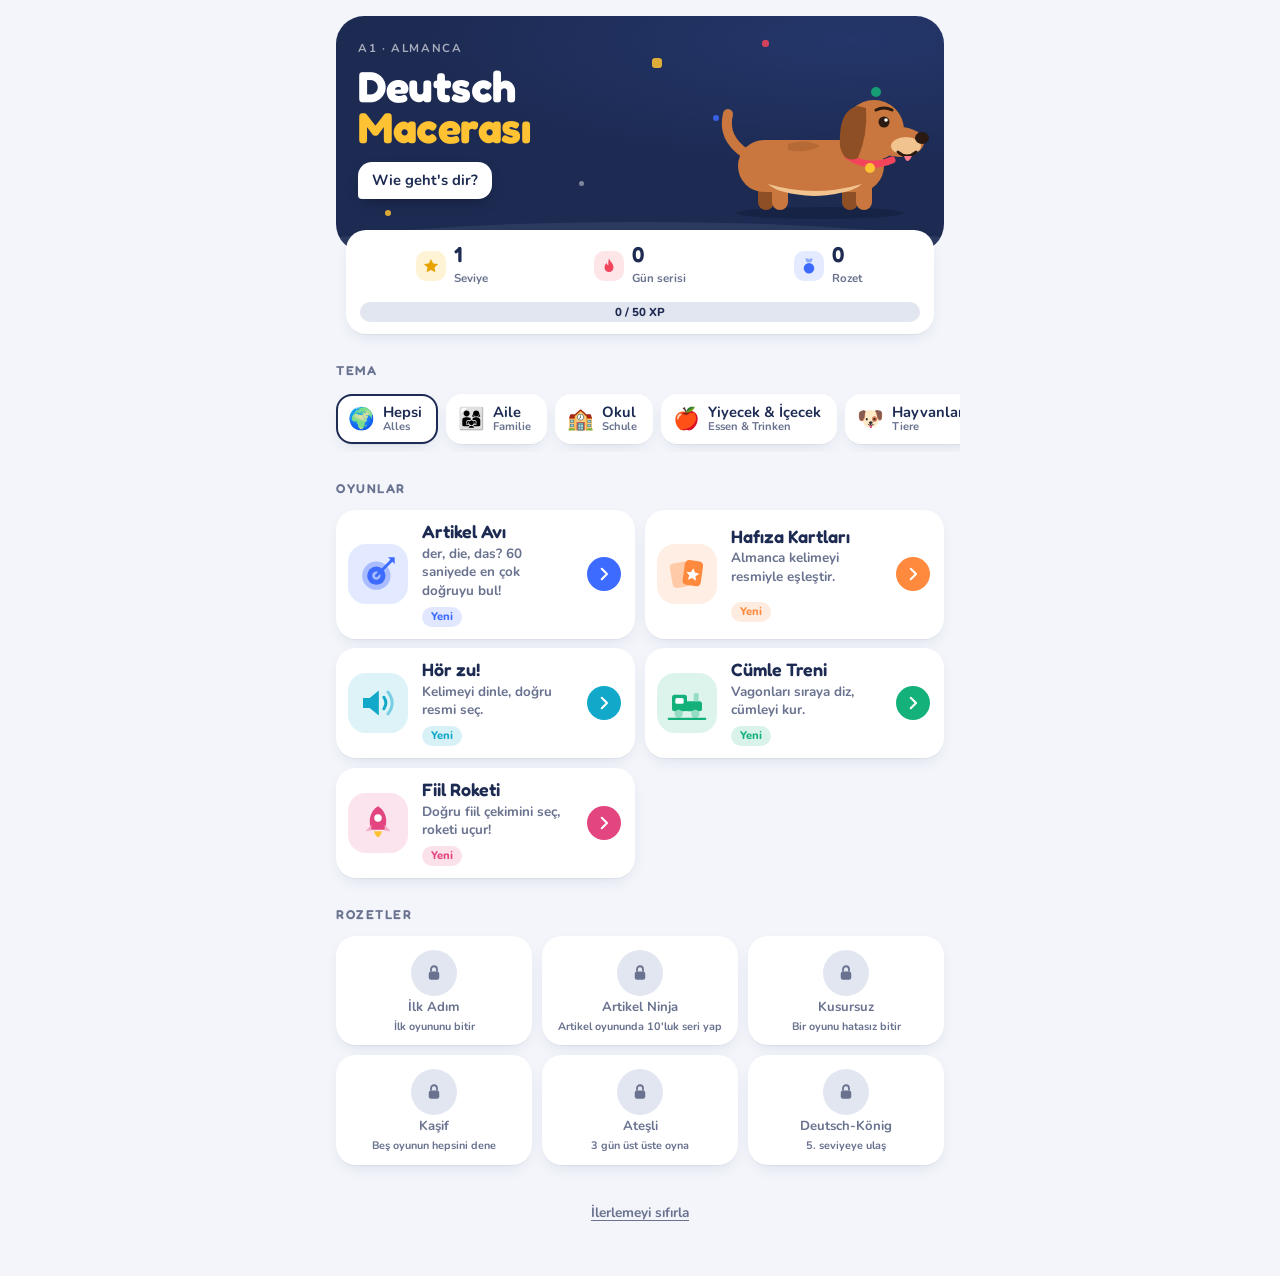
==== index.html @ 05569278 "Arayüzü yeniden tasarla: vektör maskot Max, özel ikonlar, animasyonlar - Max artık animasyonlu SVG ç" ====
<!doctype html>
<html lang="tr">
<head>
  <meta charset="utf-8">
  <meta name="viewport" content="width=device-width, initial-scale=1, viewport-fit=cover">
  <meta name="theme-color" content="#1d2b53">
  <title>Deutsch Macerası</title>
  <link rel="manifest" href="manifest.json">
  <link rel="preconnect" href="https://fonts.googleapis.com">
  <link href="https://fonts.googleapis.com/css2?family=Fredoka:wght@500;600;700&family=Nunito:wght@600;700;800&family=Noto+Color+Emoji&display=swap" rel="stylesheet">
  <link rel="stylesheet" href="css/style.css">
</head>
<body>
  <div id="app">
    <!-- ANA EKRAN -->
    <section id="screen-home" class="screen active">
      <header class="stage">
        <div class="stage-sky" aria-hidden="true"><i></i><i></i><i></i><i></i><i></i><i></i></div>
        <div class="stage-text">
          <p class="eyebrow">A1 · Almanca</p>
          <h1>Deutsch<br><span>Macerası</span></h1>
          <p class="bubble" id="hero-bubble">Hallo! Ich bin Max.</p>
        </div>
        <div class="stage-max" id="hero-max"></div>
        <div class="stage-ground" aria-hidden="true"></div>
      </header>

      <div class="stats">
        <div class="stat s-level"><span class="s-ico" data-icon="star"></span><div><b id="p-level">1</b><small>Seviye</small></div></div>
        <div class="stat s-streak"><span class="s-ico" data-icon="flame"></span><div><b id="p-streak">0</b><small>Gün serisi</small></div></div>
        <div class="stat s-badge"><span class="s-ico" data-icon="medal"></span><div><b id="p-badges">0</b><small>Rozet</small></div></div>
        <div class="xpbar" aria-label="Deneyim puanı"><div id="p-xpfill"></div><span id="p-xptext">0 / 50 XP</span></div>
      </div>

      <h2>Tema</h2>
      <div id="theme-list" class="chips"></div>

      <h2>Oyunlar</h2>
      <div id="game-list" class="games"></div>

      <h2>Rozetler</h2>
      <div id="badge-list" class="badges"></div>

      <footer class="foot">
        <button class="link" id="btn-reset">İlerlemeyi sıfırla</button>
      </footer>
    </section>

    <!-- OYUN EKRANI -->
    <section id="screen-game" class="screen">
      <div class="hud">
        <button class="icon-btn" id="btn-quit" aria-label="Oyundan çık" data-icon="close"></button>
        <div class="progress"><div id="hud-progress"></div></div>
        <div class="hud-info" id="hud-info"></div>
        <div class="hud-score"><span data-icon="star"></span><b id="hud-score">0</b></div>
      </div>
      <div id="game-area"></div>
      <div id="feedback" class="feedback" hidden></div>
    </section>

    <!-- SONUÇ EKRANI -->
    <section id="screen-result" class="screen">
      <div class="result">
        <div class="result-stage">
          <div class="stage-sky" aria-hidden="true"><i></i><i></i><i></i><i></i><i></i><i></i></div>
          <div id="res-mascot"></div>
        </div>
        <div class="stars" id="res-stars"></div>
        <h2 id="res-title">Toll!</h2>
        <p id="res-text"></p>
        <p class="xp-gain"><b id="res-xp">+0</b> XP<span id="res-level"></span></p>
        <div id="res-badges"></div>
        <div class="row">
          <button class="btn" id="btn-again">Tekrar oyna</button>
          <button class="btn secondary" id="btn-home">Ana menü</button>
        </div>
      </div>
    </section>
  </div>

  <div id="confetti" aria-hidden="true"></div>

  <script src="js/data.js"></script>
  <script src="js/art.js"></script>
  <script src="js/app.js"></script>
</body>
</html>
---- css/style.css ----
/* Yerleşim: tek sütun mobil uygulama; üstte lacivert "sahne" (Max + başlık),
   altında sade beyaz kartlar. Renk sadece anlam taşıdığı yerde: der/die/das ve oyun kimlikleri. */
:root {
  --paper: #f3f5fb;
  --card: #ffffff;
  --ink: #1d2b53;
  --muted: #69728f;
  --line: #e2e6f1;
  --sun: #ffc233;
  --sun-deep: #e8a200;
  --stage: #1d2b53;
  --stage-2: #24366a;
  --on-stage: #ffffff;
  --der: #3d6bff;
  --die: #f2455b;
  --das: #14b17b;
  --ok: #14b17b;
  --bad: #f2455b;
  --ok-soft: #e3f8ef;
  --bad-soft: #fde8eb;
  --g-artikel: #3d6bff;
  --g-memory: #ff8a3d;
  --g-listen: #12a8c9;
  --g-satz: #14b17b;
  --g-verb: #e2457f;
  --fur: #c9773e;
  --fur-shade: #8f4f24;
  --fur-light: #f1c48f;
  --nose: #2a1a12;
  --collar: #f2455b;
  --lift: 0 1px 0 rgba(29, 43, 83, .04), 0 6px 18px -8px rgba(29, 43, 83, .18);
  --press: 0 4px 0;
  --r: 20px;
  --f-display: 'Fredoka', 'Nunito', system-ui, sans-serif;
  --f-body: 'Nunito', system-ui, -apple-system, 'Segoe UI', sans-serif;
  --f-emoji: 'Noto Color Emoji', 'Apple Color Emoji', 'Segoe UI Emoji', sans-serif;
  --spring: cubic-bezier(.34, 1.56, .64, 1);
}
@media (prefers-color-scheme: dark) {
  :root:not([data-theme="light"]) {
    --paper: #0e1430; --card: #182143; --ink: #eef1fb; --muted: #9aa3c3; --line: #29335c;
    --stage: #182455; --stage-2: #22316c; --ok-soft: #12352d; --bad-soft: #3d1a25;
    --der: #6b8dff; --die: #ff6b7e; --das: #2fd096; --ok: #2fd096; --bad: #ff6b7e;
    --lift: 0 1px 0 rgba(0, 0, 0, .2), 0 8px 22px -10px rgba(0, 0, 0, .6);
    color-scheme: dark;
  }
}
:root[data-theme="dark"] {
  --paper: #0e1430; --card: #182143; --ink: #eef1fb; --muted: #9aa3c3; --line: #29335c;
  --stage: #182455; --stage-2: #22316c; --ok-soft: #12352d; --bad-soft: #3d1a25;
  --der: #6b8dff; --die: #ff6b7e; --das: #2fd096; --ok: #2fd096; --bad: #ff6b7e;
  --lift: 0 1px 0 rgba(0, 0, 0, .2), 0 8px 22px -10px rgba(0, 0, 0, .6);
  color-scheme: dark;
}

* { box-sizing: border-box; }
html, body { margin: 0; }
body {
  background: var(--paper);
  color: var(--ink);
  font-family: var(--f-body);
  font-weight: 700;
  line-height: 1.4;
  -webkit-tap-highlight-color: transparent;
}
button { font: inherit; color: inherit; cursor: pointer; border: 0; background: none; padding: 0; }
button:focus-visible { outline: 3px solid var(--sun); outline-offset: 3px; }
svg { display: block; }
#app { max-width: 640px; margin: 0 auto; padding: 16px 16px 48px; }
h1, h2, .g-name, .btn, .art, .stat b, .prompt .word, .result h2 { font-family: var(--f-display); }
h2 { font-size: .8rem; font-weight: 600; text-transform: uppercase; letter-spacing: .12em; color: var(--muted); margin: 28px 0 12px; }
small { color: var(--muted); font-weight: 700; }
.emoji { font-family: var(--f-emoji); font-weight: 400; line-height: 1; }
.eyebrow { margin: 0; font-size: .72rem; letter-spacing: .14em; text-transform: uppercase; color: var(--muted); }

.screen { display: none; }
.screen.active { display: block; }

/* ---------- SAHNE (hero) ---------- */
.stage {
  position: relative; overflow: hidden;
  background: radial-gradient(120% 90% at 85% 10%, var(--stage-2), var(--stage) 60%);
  color: var(--on-stage);
  border-radius: 28px;
  padding: 24px 22px 0;
  min-height: 236px;
  display: grid; grid-template-columns: 1fr auto; align-items: end;
}
.stage-text { position: relative; z-index: 2; align-self: start; display: grid; gap: 10px; }
.stage .eyebrow { color: rgba(255, 255, 255, .62); }
.stage h1 { margin: 0; font-size: clamp(1.8rem, 8vw, 2.7rem); line-height: .95; font-weight: 700; letter-spacing: -.01em; }
.stage h1 span { color: var(--sun); }
.bubble {
  justify-self: start; margin: 4px 0 0; position: relative;
  background: var(--card); color: var(--ink); font-size: .92rem;
  padding: 8px 14px; border-radius: 14px 14px 14px 4px;
  box-shadow: 0 6px 16px -6px rgba(0, 0, 0, .4);
  transform-origin: 0 100%;
}
.bubble.say { animation: say .45s var(--spring); }
@keyframes say { from { transform: scale(.4); opacity: 0; } }
.stage-max { position: relative; z-index: 2; width: min(44vw, 230px); margin-right: -10px; margin-bottom: 30px; align-self: end; }
.stage-ground { position: absolute; left: -10%; right: -10%; bottom: -40px; height: 70px; border-radius: 50%; background: rgba(255, 255, 255, .07); }
.stage-sky { position: absolute; inset: 0; pointer-events: none; }
.stage-sky i {
  position: absolute; width: 10px; height: 10px; border-radius: 3px; opacity: .85;
  animation: drift 7s ease-in-out infinite;
}
.stage-sky i:nth-child(1) { left: 52%; top: 18%; background: var(--sun); }
.stage-sky i:nth-child(2) { left: 70%; top: 10%; background: var(--die); width: 7px; height: 7px; animation-delay: -2s; }
.stage-sky i:nth-child(3) { left: 88%; top: 30%; background: var(--das); border-radius: 50%; animation-delay: -4s; }
.stage-sky i:nth-child(4) { left: 62%; top: 42%; background: var(--der); width: 6px; height: 6px; border-radius: 50%; animation-delay: -1s; }
.stage-sky i:nth-child(5) { left: 8%; top: 82%; background: var(--sun); width: 6px; height: 6px; animation-delay: -3s; }
.stage-sky i:nth-child(6) { left: 40%; top: 70%; background: rgba(255, 255, 255, .5); width: 5px; height: 5px; border-radius: 50%; animation-delay: -5s; }
@keyframes drift { 50% { transform: translateY(-10px) rotate(45deg); } }

/* ---------- MAX ---------- */
.max { width: 100%; height: auto; overflow: visible; }
.mx-fur { fill: var(--fur); }
.mx-shade { fill: var(--fur-shade); }
.mx-belly, .mx-muzzle { fill: var(--fur-light); }
.mx-spot { fill: var(--fur-shade); opacity: .35; }
.mx-nose, .mx-ink { fill: var(--nose); }
.mx-glint { fill: #fff; }
.mx-mouth, .mx-brow { stroke: var(--nose); }
.mx-tongue { fill: #ff7a8a; }
.mx-tail path { stroke: var(--fur); }
.mx-collar { stroke: var(--collar); }
.mx-tag { fill: var(--sun); }
.mx-shadow { fill: rgba(0, 0, 0, .18); }
.mx-sad { display: none; }
.mx-tail, .mx-head, .mx-eye, .mx-ear, .mx-all, .mx-body, .mx-shadow { transform-box: view-box; }
.mx-tail { transform-origin: 44px 82px; animation: wag .5s ease-in-out infinite alternate; }
.mx-head { transform-origin: 168px 86px; animation: nod 3.2s ease-in-out infinite; }
.mx-eye { transform-origin: 182px 50px; animation: blink 4.2s infinite; }
.mx-ear { transform-origin: 160px 38px; animation: flop 3.2s ease-in-out infinite; }
.mx-body { transform-origin: 110px 120px; animation: breathe 3.2s ease-in-out infinite; }
@keyframes wag { from { transform: rotate(-14deg); } to { transform: rotate(16deg); } }
@keyframes nod { 50% { transform: rotate(-4deg); } }
@keyframes blink { 0%, 92%, 100% { transform: scaleY(1); } 95% { transform: scaleY(.1); } }
@keyframes flop { 50% { transform: rotate(6deg); } }
@keyframes breathe { 50% { transform: scaleY(1.03); } }
.max.jump .mx-all { animation: hop .7s var(--spring) 2; transform-origin: 118px 140px; }
.max.jump .mx-shadow { animation: shadow .7s var(--spring) 2; transform-origin: 118px 141px; }
.max.jump .mx-tail { animation-duration: .18s; }
@keyframes hop { 40% { transform: translateY(-26px) scaleY(1.04); } 70% { transform: translateY(0) scaleY(.94); } }
@keyframes shadow { 40% { transform: scaleX(.7); opacity: .5; } }
.max.sad .mx-happy { display: none; }
.max.sad .mx-sad { display: inline; }
.max.sad .mx-tail { animation: none; transform: rotate(-38deg); }
.max.sad .mx-ear { animation: none; transform: rotate(18deg); }
.max.sad .mx-head { animation: none; transform: rotate(7deg) translateY(4px); }
.max.sad .mx-brow { transform: rotate(10deg); transform-origin: 182px 36px; transform-box: view-box; }

/* ---------- İSTATİSTİK ---------- */
.stats {
  position: relative; z-index: 3; margin: -22px 10px 0;
  background: var(--card); border-radius: var(--r); box-shadow: var(--lift);
  padding: 14px 14px 12px; display: grid; grid-template-columns: repeat(3, 1fr); gap: 6px 4px;
}
.stat { display: flex; align-items: center; justify-content: center; gap: 8px; min-width: 0; }
.stat b { display: block; font-size: 1.35rem; line-height: 1; font-weight: 600; font-variant-numeric: tabular-nums; }
.stat small { font-size: .72rem; white-space: nowrap; }
.s-ico { width: 30px; height: 30px; border-radius: 10px; display: grid; place-items: center; flex: none; }
.s-ico svg { width: 18px; height: 18px; fill: currentColor; }
.s-level .s-ico { background: rgba(255, 194, 51, .2); color: var(--sun-deep); }
.s-streak .s-ico { background: rgba(242, 69, 91, .14); color: var(--die); }
.s-badge .s-ico { background: rgba(61, 107, 255, .14); color: var(--der); }
.xpbar { grid-column: 1 / -1; position: relative; height: 20px; border-radius: 99px; background: var(--line); overflow: hidden; margin-top: 8px; }
.xpbar div { height: 100%; background: var(--sun); border-radius: 99px; transition: width .9s var(--spring);
  background-image: repeating-linear-gradient(-45deg, transparent 0 8px, rgba(255, 255, 255, .28) 8px 16px); background-size: 200% 100%; animation: stripes 6s linear infinite; }
@keyframes stripes { to { background-position: -45px 0; } }
.xpbar span { position: absolute; inset: 0; display: grid; place-items: center; font-size: .72rem; font-weight: 800; color: var(--ink); font-variant-numeric: tabular-nums; }

/* ---------- TEMALAR ---------- */
.chips { display: flex; gap: 8px; overflow-x: auto; padding: 2px 16px 8px; margin: 0 -16px; scrollbar-width: none; }
.chips::-webkit-scrollbar { display: none; }
.chip {
  flex: none; display: flex; align-items: center; gap: 8px;
  background: var(--card); border-radius: 16px; padding: 8px 14px 8px 10px; box-shadow: var(--lift);
  border: 2px solid transparent; text-align: left; transition: transform .2s var(--spring), border-color .2s;
}
.chip .emoji { font-size: 1.35rem; }
.chip > span:last-child { display: grid; line-height: 1.15; font-size: .92rem; }
.chip small { font-size: .7rem; }
.chip.on { border-color: var(--ink); }
.chip:active { transform: scale(.95); }

/* ---------- OYUN KARTLARI ---------- */
.games { display: grid; gap: 10px; }
@media (min-width: 560px) { .games { grid-template-columns: 1fr 1fr; } }
.game-card {
  --c: var(--g-artikel);
  display: grid; grid-template-columns: auto 1fr auto; grid-template-rows: auto auto; align-items: center; gap: 2px 14px;
  background: var(--card); border-radius: var(--r); box-shadow: var(--lift); padding: 12px 14px 12px 12px; text-align: left;
  animation: rise .55s var(--spring) both; animation-delay: calc(var(--i, 0) * 70ms);
  transition: transform .25s var(--spring);
}
.game-card:hover { transform: translateY(-3px); }
.game-card:active { transform: scale(.97); }
@keyframes rise { from { opacity: 0; transform: translateY(18px) scale(.97); } }
.c-memory { --c: var(--g-memory); } .c-listen { --c: var(--g-listen); } .c-satz { --c: var(--g-satz); } .c-verb { --c: var(--g-verb); }
.g-tile {
  grid-row: 1 / 3; width: 60px; height: 60px; border-radius: 18px; display: grid; place-items: center;
  background: color-mix(in srgb, var(--c) 14%, transparent);
}
.g-tile svg { width: 40px; height: 40px; transition: transform .35s var(--spring); }
.game-card:hover .g-tile svg { transform: rotate(-8deg) scale(1.1); }
.i-main { fill: var(--c); }
.i-soft { fill: color-mix(in srgb, var(--c) 45%, var(--card)); }
.i-paper { fill: var(--card); }
.i-line { stroke: var(--c); fill: none; }
.i-faint { opacity: .5; }
.i-flame { fill: var(--sun); }
.g-text { display: grid; gap: 2px; min-width: 0; }
.g-name { font-size: 1.12rem; font-weight: 600; line-height: 1.15; }
.g-desc { font-size: .84rem; color: var(--muted); }
.g-best { grid-column: 2; justify-self: start; font-size: .7rem; font-weight: 800; padding: 2px 9px; border-radius: 99px; background: var(--line); color: var(--muted); margin-top: 4px; font-variant-numeric: tabular-nums; }
.g-best.new { background: color-mix(in srgb, var(--c) 16%, transparent); color: var(--c); }
.g-go { grid-column: 3; grid-row: 1 / 3; width: 34px; height: 34px; border-radius: 50%; display: grid; place-items: center; background: var(--c); color: #fff; }
.g-go svg { width: 18px; height: 18px; }

/* ---------- ROZETLER ---------- */
.badges { display: grid; grid-template-columns: repeat(3, 1fr); gap: 10px; }
.badge { display: grid; justify-items: center; align-content: start; gap: 4px; text-align: center; padding: 14px 6px 12px; border-radius: var(--r); background: var(--card); box-shadow: var(--lift); min-width: 0; }
.badge b { font-size: .82rem; line-height: 1.2; }
.badge small { font-size: .68rem; line-height: 1.25; }
.medallion { width: 46px; height: 46px; border-radius: 50%; display: grid; place-items: center; background: var(--line); color: var(--muted); flex: none; }
.medallion svg { width: 18px; height: 18px; fill: currentColor; }
.medallion .emoji { font-size: 1.5rem; }
.badge.got .medallion { background: radial-gradient(circle at 35% 30%, #ffe08a, var(--sun) 60%, var(--sun-deep)); box-shadow: 0 0 0 4px color-mix(in srgb, var(--sun) 25%, transparent); }
.badge:not(.got) b { color: var(--muted); }
.foot { text-align: center; margin-top: 32px; }
.link { color: var(--muted); text-decoration: underline; text-underline-offset: 3px; padding: 6px; font-size: .85rem; }

/* ---------- HUD ---------- */
.hud { display: flex; align-items: center; gap: 12px; margin-bottom: 18px; }
.icon-btn { width: 40px; height: 40px; border-radius: 14px; background: var(--card); box-shadow: var(--lift); display: grid; place-items: center; flex: none; color: var(--muted); }
.icon-btn svg { width: 18px; height: 18px; }
.progress { flex: 1; height: 12px; background: var(--line); border-radius: 99px; overflow: hidden; }
.progress div { height: 100%; width: 0; background: var(--ok); border-radius: 99px; transition: width .5s var(--spring); }
.hud-info { font-weight: 800; font-size: .9rem; color: var(--muted); white-space: nowrap; font-variant-numeric: tabular-nums; }
.hud-score { display: flex; align-items: center; gap: 4px; font-family: var(--f-display); font-size: 1.1rem; font-variant-numeric: tabular-nums; }
.hud-score svg { width: 20px; height: 20px; fill: var(--sun); }

/* ---------- SORU KARTI ---------- */
.prompt {
  background: var(--card); border-radius: 26px; box-shadow: var(--lift);
  padding: 22px 18px; text-align: center; margin-bottom: 18px; display: grid; justify-items: center; gap: 4px;
  animation: card-in .5s var(--spring);
}
.prompt.enter { animation: card-in .5s var(--spring); }
@keyframes card-in { from { opacity: 0; transform: translateY(22px) scale(.92) rotate(-1.5deg); } }
.prompt .emoji { font-size: 4.6rem; animation: bob 2.4s ease-in-out infinite; }
@keyframes bob { 50% { transform: translateY(-6px); } }
.prompt .word { font-size: 2.1rem; font-weight: 600; line-height: 1.15; overflow-wrap: anywhere; }
.prompt .tr { color: var(--muted); }
.prompt .tr.big { font-size: 1.3rem; color: var(--ink); font-family: var(--f-display); font-weight: 500; }
.blank { display: inline-block; min-width: 2.4em; text-align: center; border-bottom: 4px solid var(--line); color: var(--muted); }
.blank.filled { border-bottom-color: currentColor; color: var(--ink); animation: pop-in .35s var(--spring); }
.blank.filled.t-der { color: var(--der); } .blank.filled.t-die { color: var(--die); } .blank.filled.t-das { color: var(--das); }
@keyframes pop-in { from { transform: scale(.3); } }
.hint { text-align: center; color: var(--muted); font-size: .88rem; }
.t-der { color: var(--der); } .t-die { color: var(--die); } .t-das { color: var(--das); }

.art-buttons { display: grid; grid-template-columns: repeat(3, 1fr); gap: 10px; }
.art {
  --c: var(--der);
  color: #fff; font-size: 1.7rem; font-weight: 600; padding: 20px 0; border-radius: 22px;
  background: var(--c); box-shadow: var(--press) color-mix(in srgb, var(--c) 70%, #000);
  transition: transform .08s, box-shadow .08s;
}
.art.die { --c: var(--die); } .art.das { --c: var(--das); }
.art:active { transform: translateY(4px); box-shadow: 0 0 0 color-mix(in srgb, var(--c) 70%, #000); }

.choices { display: grid; grid-template-columns: 1fr 1fr; gap: 10px; }
.choice {
  background: var(--card); border-radius: 20px; box-shadow: var(--lift); border: 2px solid transparent;
  padding: 16px 8px; font-size: 1.3rem; font-weight: 800; display: grid; gap: 2px; place-items: center;
  animation: rise .4s var(--spring) both; transition: transform .15s var(--spring);
}
.choice:nth-child(2) { animation-delay: .05s; } .choice:nth-child(3) { animation-delay: .1s; } .choice:nth-child(4) { animation-delay: .15s; }
.choice:active { transform: scale(.96); }
.choices.pics .choice .emoji { font-size: 2.8rem; }
.choice small { font-size: .8rem; }
.choice.right { background: var(--ok-soft); border-color: var(--ok); animation: tada .5s var(--spring); }
.choice.wrong { background: var(--bad-soft); border-color: var(--bad); animation: shake .4s; }
@keyframes tada { 40% { transform: scale(1.08); } }
@keyframes shake { 20%, 60% { transform: translateX(-7px); } 40%, 80% { transform: translateX(7px); } }

.speaker {
  --c: var(--g-listen);
  width: 112px; height: 112px; border-radius: 50%; display: grid; place-items: center; position: relative;
  background: color-mix(in srgb, var(--g-listen) 14%, transparent);
}
.speaker::before, .speaker::after { content: ''; position: absolute; inset: 0; border-radius: 50%; border: 3px solid var(--g-listen); opacity: 0; animation: ripple 2.2s ease-out infinite; }
.speaker::after { animation-delay: 1.1s; }
@keyframes ripple { from { transform: scale(.8); opacity: .6; } to { transform: scale(1.35); opacity: 0; } }
.speaker svg { width: 58px; height: 58px; }
.speaker:active svg { transform: scale(.9); }

/* ---------- HAFIZA ---------- */
.memory { display: grid; grid-template-columns: repeat(3, 1fr); gap: 10px; }
@media (min-width: 560px) { .memory { grid-template-columns: repeat(4, 1fr); } }
.mcard { position: relative; aspect-ratio: 1 / 1.12; max-width: 100%; perspective: 700px; animation: rise .5s var(--spring) both; }
.mcard:nth-child(3n+2) { animation-delay: .05s; } .mcard:nth-child(3n) { animation-delay: .1s; }
.mcard > div { position: absolute; inset: 0; border-radius: 18px; display: grid; place-content: center; justify-items: center; text-align: center; padding: 6px; backface-visibility: hidden; transition: transform .45s var(--spring); }
.mcard .back {
  background: var(--stage); color: var(--sun); font-family: var(--f-display); font-size: 2rem;
  background-image: radial-gradient(circle at 20% 20%, rgba(255, 255, 255, .09) 0 18%, transparent 19%), radial-gradient(circle at 85% 90%, rgba(255, 194, 51, .16) 0 22%, transparent 23%);
}
.mcard .front { background: var(--card); box-shadow: var(--lift); border: 2px solid transparent; transform: rotateY(180deg); font-size: 1rem; overflow-wrap: anywhere; }
.mcard .front .emoji { font-size: 2.4rem; }
.mcard.flip .back { transform: rotateY(180deg); }
.mcard.flip .front { transform: rotateY(360deg); }
.mcard.done .front { border-color: var(--ok); background: var(--ok-soft); }
.mcard.done { animation: tada .5s var(--spring); }

/* ---------- CÜMLE TRENİ ---------- */
.train { --c: var(--g-satz); min-height: 74px; display: flex; flex-wrap: wrap; align-items: flex-end; gap: 6px 4px; padding: 8px 4px 14px; margin-bottom: 18px; position: relative; }
.train::after { content: ''; position: absolute; left: 0; right: 0; bottom: 4px; height: 4px; border-radius: 2px; background: repeating-linear-gradient(90deg, var(--muted) 0 14px, transparent 14px 22px); opacity: .45; }
.loco { order: 99; }
.loco svg { width: 54px; height: 54px; }
.train.go { animation: go 1.3s cubic-bezier(.6, 0, .9, .4) forwards; }
.train.shake { animation: shake .4s; }
@keyframes go { 15% { transform: translateX(-12px); } to { transform: translateX(120%); opacity: 0; } }
.wagons { display: flex; flex-wrap: wrap; gap: 10px 8px; justify-content: center; min-height: 56px; margin-bottom: 8px; }
.wagon {
  background: var(--g-satz); color: #fff; font-weight: 800; font-size: 1.1rem; padding: 10px 14px 12px;
  border-radius: 12px 12px 6px 6px; position: relative; animation: pop-in .3s var(--spring);
  box-shadow: inset 0 -4px 0 rgba(0, 0, 0, .15);
}
.wagon::after { content: ''; position: absolute; bottom: -7px; left: 10px; right: 10px; height: 10px; background: radial-gradient(circle 5px at 5px 5px, var(--ink) 98%, transparent) left / 10px 10px no-repeat, radial-gradient(circle 5px at 5px 5px, var(--ink) 98%, transparent) right / 10px 10px no-repeat; }
.wagon.loose { background: var(--card); color: var(--ink); box-shadow: var(--lift); border-radius: 12px; }
.wagon.loose::after { display: none; }

/* ---------- ROKET ---------- */
.rocket { --c: var(--g-verb); }
.rocket svg { width: 64px; height: 64px; animation: hover 1.6s ease-in-out infinite; }
.rocket .i-flame { transform-origin: 24px 34px; transform-box: view-box; animation: flame .15s ease-in-out infinite alternate; }
@keyframes hover { 50% { transform: translateY(-5px); } }
@keyframes flame { to { transform: scaleY(1.3); } }
.rocket.fly svg { animation: fly 1s cubic-bezier(.5, 0, .9, .5) forwards; }
@keyframes fly { 20% { transform: translateY(8px); } to { transform: translateY(-340px); } }

/* ---------- BUTONLAR ---------- */
.row { display: flex; gap: 10px; justify-content: center; flex-wrap: wrap; margin-top: 18px; }
.btn { background: var(--sun); color: #1d2b53; font-weight: 600; font-size: 1.1rem; padding: 14px 26px; border-radius: 16px; box-shadow: var(--press) var(--sun-deep); transition: transform .08s, box-shadow .08s; }
.btn:active { transform: translateY(4px); box-shadow: 0 0 0 var(--sun-deep); }
.btn:disabled { opacity: .4; cursor: default; }
.btn.secondary { background: var(--card); color: var(--ink); box-shadow: var(--press) var(--line); }

/* ---------- GERİ BİLDİRİM ---------- */
.feedback {
  position: fixed; left: 50%; bottom: calc(14px + env(safe-area-inset-bottom, 0px)); transform: translateX(-50%);
  width: min(608px, calc(100% - 32px)); padding: 10px 16px 12px 10px; border-radius: 20px; color: #fff;
  display: grid; grid-template-columns: 74px 1fr; align-items: center; gap: 10px;
  box-shadow: 0 14px 30px -10px rgba(0, 0, 0, .45); animation: up .35s var(--spring); z-index: 10;
}
[hidden], .feedback[hidden] { display: none !important; }
.feedback.ok { background: var(--ok); }
.feedback.bad { background: var(--bad); }
.fb-text { min-width: 0; }
.fb-text > b { font-family: var(--f-display); font-size: 1.2rem; font-weight: 600; }
.feedback small { color: #fff; opacity: .92; }
.feedback .t-der, .feedback .t-die, .feedback .t-das { color: #fff; text-decoration: underline; text-underline-offset: 3px; }
.fb-max .mx-shadow { display: none; }
.combo { display: inline-flex; align-items: center; gap: 2px; margin-left: 6px; background: rgba(0, 0, 0, .18); padding: 1px 8px; border-radius: 99px; font-size: .85rem; vertical-align: 2px; }
.combo svg { width: 14px; height: 14px; fill: var(--sun); }
@keyframes up { from { transform: translate(-50%, 30px) scale(.9); opacity: 0; } }

/* ---------- SONUÇ ---------- */
.result { text-align: center; display: grid; justify-items: center; gap: 4px; }
.result-stage { position: relative; overflow: hidden; width: 100%; border-radius: 28px; padding: 26px 0 34px; background: radial-gradient(100% 90% at 50% 0%, var(--stage-2), var(--stage) 70%); }
.result-stage #res-mascot { width: min(64vw, 260px); margin: 0 auto; position: relative; z-index: 2; }
.stars { display: flex; gap: 6px; margin-top: -30px; position: relative; z-index: 3; }
.stars span { width: 56px; height: 56px; display: grid; place-items: center; border-radius: 50%; background: var(--card); box-shadow: var(--lift); }
.stars span:nth-child(2) { transform: translateY(-10px); }
.stars svg { width: 34px; height: 34px; fill: var(--line); }
.stars .on svg { fill: var(--sun); animation: star .6s var(--spring) both; animation-delay: var(--d); }
@keyframes star { from { transform: scale(0) rotate(-120deg); } }
.result h2 { font-size: 2rem; font-weight: 600; text-transform: none; letter-spacing: 0; color: var(--ink); margin: 12px 0 0; }
#res-text { margin: 4px 0; display: flex; flex-wrap: wrap; justify-content: center; align-items: center; gap: 6px; }
.pill { font-size: .78rem; padding: 2px 10px; border-radius: 99px; background: var(--line); }
.pill.gold { background: var(--sun); color: #1d2b53; }
.xp-gain { font-family: var(--f-display); font-size: 1.5rem; margin: 6px 0; color: var(--sun-deep); font-variant-numeric: tabular-nums; }
.new-badge { display: flex; align-items: center; gap: 12px; text-align: left; background: var(--card); box-shadow: var(--lift); border-radius: 18px; padding: 10px 16px 10px 10px; margin: 6px auto; animation: rise .5s var(--spring) .8s both; }
.new-badge .medallion { background: radial-gradient(circle at 35% 30%, #ffe08a, var(--sun) 60%, var(--sun-deep)); }
.new-badge > span:last-child { display: grid; font-size: .78rem; color: var(--muted); }
.new-badge b { font-size: 1rem; color: var(--ink); }

#confetti { position: fixed; inset: 0; pointer-events: none; overflow: hidden; z-index: 20; }
#confetti i { position: absolute; top: -12px; width: 9px; height: 13px; border-radius: 2px; animation: fall 2.6s cubic-bezier(.3, .6, .6, 1) forwards; }
@keyframes fall { to { top: 105vh; transform: rotate(720deg) translateX(40px); } }

@media (prefers-reduced-motion: reduce) {
  *, *::before, *::after { animation: none !important; transition: none !important; }
}
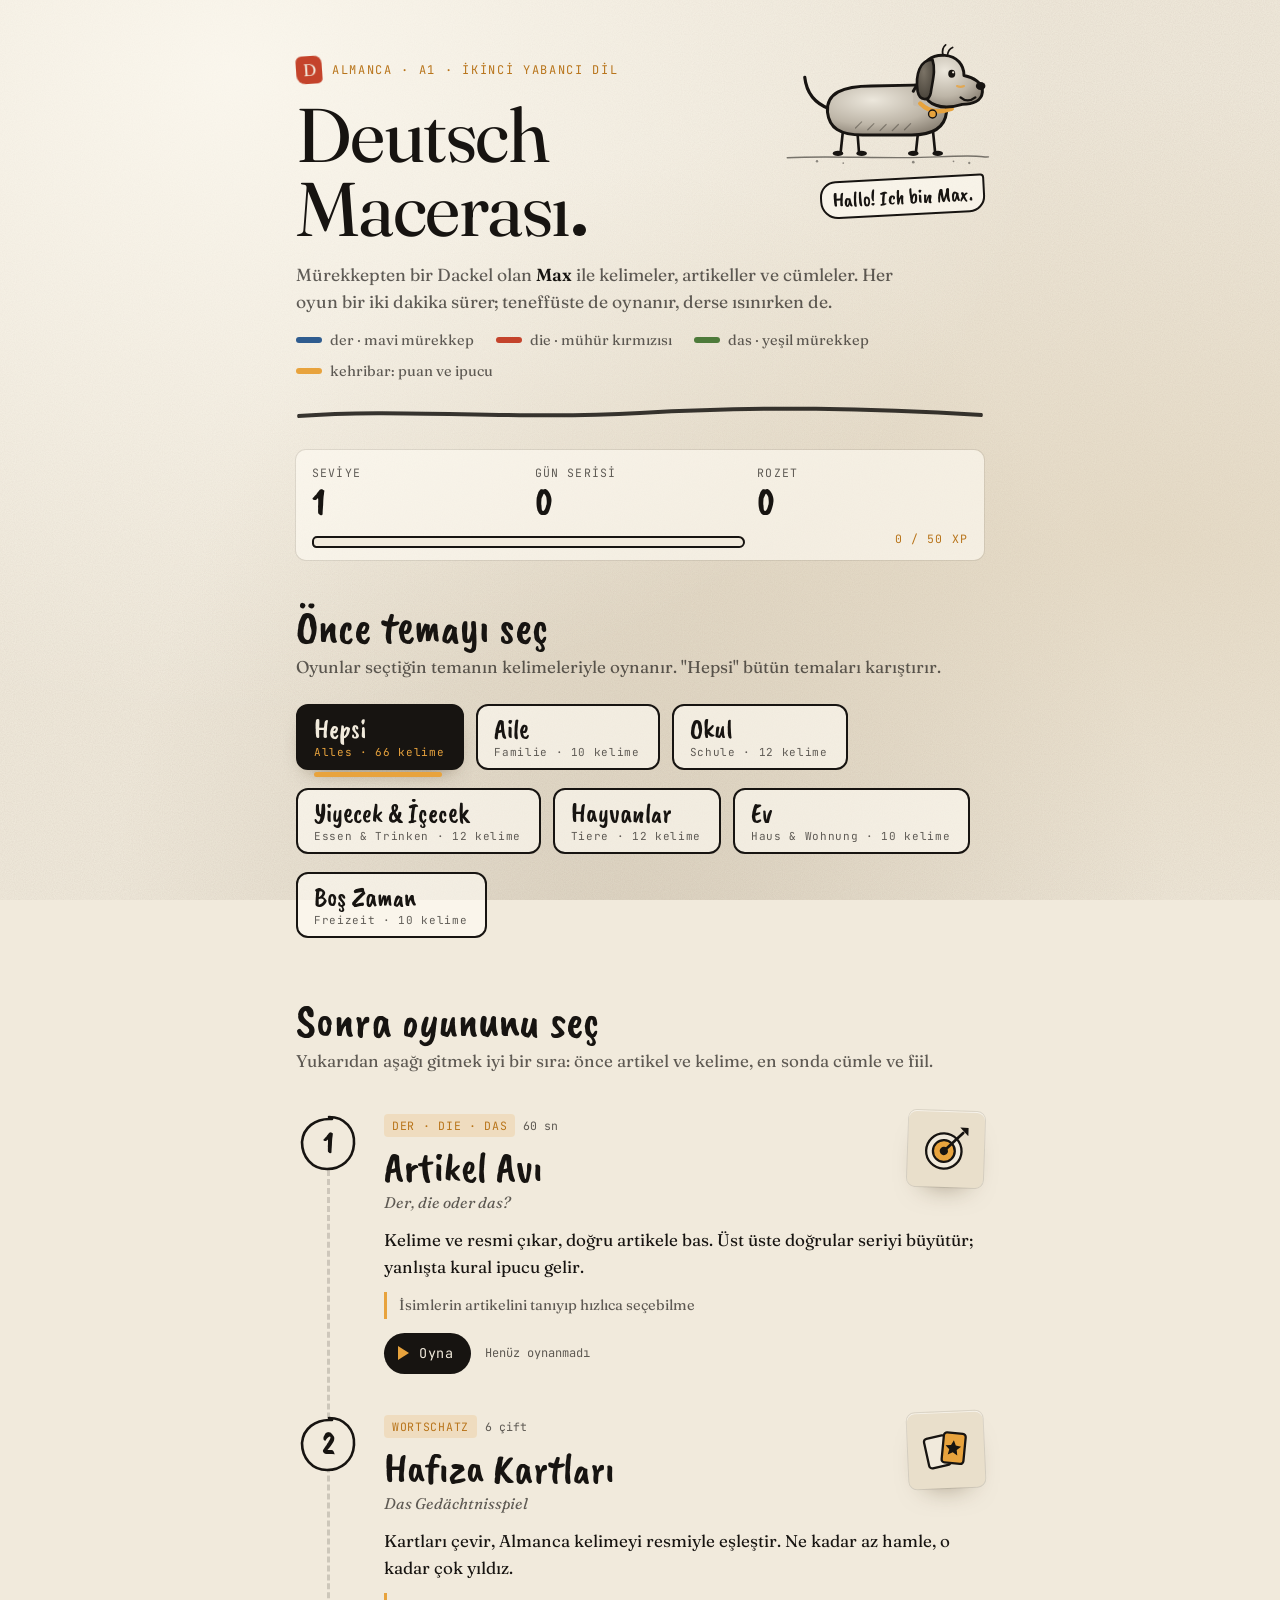
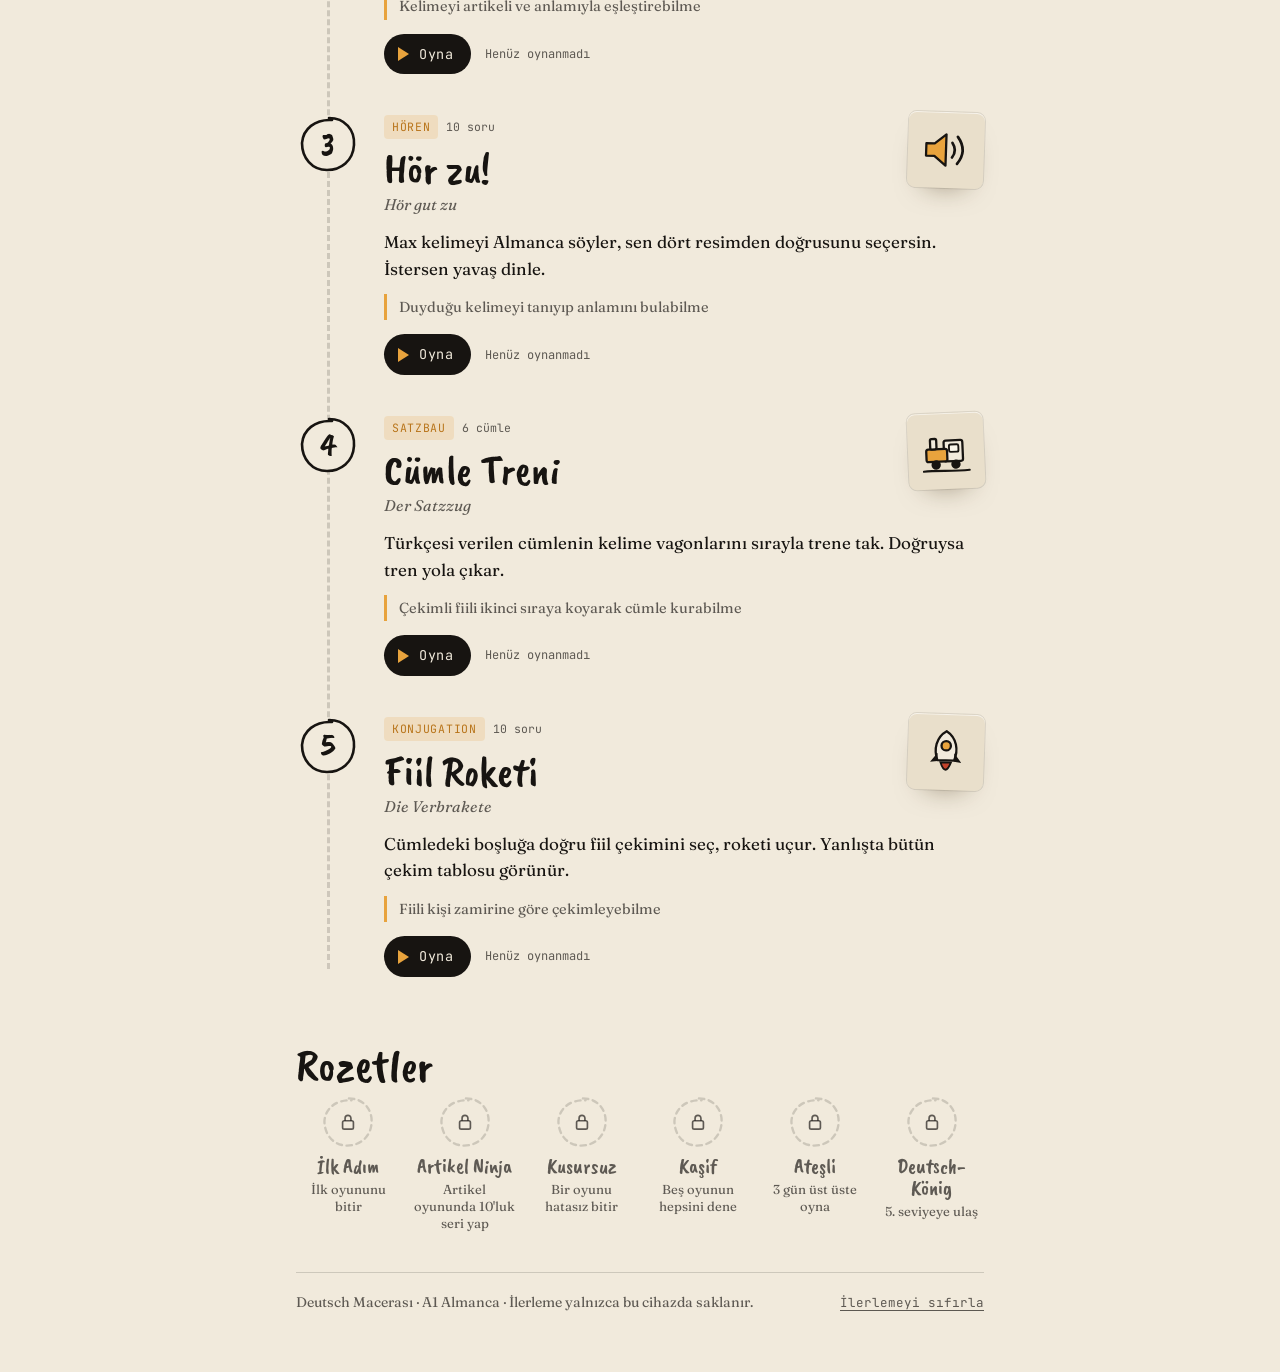
==== commit c8aa7765: "Görsel stili Nokta'nın Filmleri mürekkep dünyasına taşı - Kâğıt dokulu zemin, siyah mürekkep, kehrib" ====
--- a/index.html
+++ b/index.html
@@ -3,45 +3,54 @@
 <head>
   <meta charset="utf-8">
   <meta name="viewport" content="width=device-width, initial-scale=1, viewport-fit=cover">
-  <meta name="theme-color" content="#1d2b53">
+  <meta name="theme-color" content="#f1eadc">
   <title>Deutsch Macerası</title>
   <link rel="manifest" href="manifest.json">
   <link rel="preconnect" href="https://fonts.googleapis.com">
-  <link href="https://fonts.googleapis.com/css2?family=Fredoka:wght@500;600;700&family=Nunito:wght@600;700;800&family=Noto+Color+Emoji&display=swap" rel="stylesheet">
+  <link rel="preconnect" href="https://fonts.gstatic.com" crossorigin>
+  <link href="https://fonts.googleapis.com/css2?family=Caveat+Brush&family=Fraunces:ital,opsz,wght@0,9..144,400;0,9..144,600;1,9..144,400&family=JetBrains+Mono:wght@500&family=Noto+Color+Emoji&display=swap" rel="stylesheet">
   <link rel="stylesheet" href="css/style.css">
 </head>
 <body>
   <div id="app">
     <!-- ANA EKRAN -->
     <section id="screen-home" class="screen active">
-      <header class="stage">
-        <div class="stage-sky" aria-hidden="true"><i></i><i></i><i></i><i></i><i></i><i></i></div>
-        <div class="stage-text">
-          <p class="eyebrow">A1 · Almanca</p>
-          <h1>Deutsch<br><span>Macerası</span></h1>
-          <p class="bubble" id="hero-bubble">Hallo! Ich bin Max.</p>
+      <header class="hero">
+        <div class="kicker rise" style="--i:0"><span class="seal">D</span>Almanca · A1 · İkinci yabancı dil</div>
+        <h1 class="rise" style="--i:1">Deutsch Macerası<span class="dot"></span></h1>
+        <div class="hero-max" id="hero-max"></div>
+        <p class="bubble" id="hero-bubble">Hallo! Ich bin Max.</p>
+        <p class="lede rise" style="--i:2">Mürekkepten bir Dackel olan <b>Max</b> ile kelimeler, artikeller ve cümleler. Her oyun bir iki dakika sürer; teneffüste de oynanır, derse ısınırken de.</p>
+        <div class="rules rise" style="--i:3">
+          <span><i class="swatch der"></i>der · mavi mürekkep</span>
+          <span><i class="swatch die"></i>die · mühür kırmızısı</span>
+          <span><i class="swatch das"></i>das · yeşil mürekkep</span>
+          <span><i class="swatch amber"></i>kehribar: puan ve ipucu</span>
         </div>
-        <div class="stage-max" id="hero-max"></div>
-        <div class="stage-ground" aria-hidden="true"></div>
+        <div id="brushline"></div>
       </header>
 
-      <div class="stats">
-        <div class="stat s-level"><span class="s-ico" data-icon="star"></span><div><b id="p-level">1</b><small>Seviye</small></div></div>
-        <div class="stat s-streak"><span class="s-ico" data-icon="flame"></span><div><b id="p-streak">0</b><small>Gün serisi</small></div></div>
-        <div class="stat s-badge"><span class="s-ico" data-icon="medal"></span><div><b id="p-badges">0</b><small>Rozet</small></div></div>
-        <div class="xpbar" aria-label="Deneyim puanı"><div id="p-xpfill"></div><span id="p-xptext">0 / 50 XP</span></div>
+      <div class="ledger rise" style="--i:4">
+        <div class="tally"><small>Seviye</small><b id="p-level">1</b></div>
+        <div class="tally"><small>Gün serisi</small><b id="p-streak">0</b></div>
+        <div class="tally"><small>Rozet</small><b id="p-badges">0</b></div>
+        <div class="xpbar" aria-label="Deneyim puanı"><div id="p-xpfill"></div></div>
+        <small class="xptext" id="p-xptext">0 / 50 XP</small>
       </div>
 
-      <h2>Tema</h2>
-      <div id="theme-list" class="chips"></div>
+      <h2 class="section-title">Önce temayı seç</h2>
+      <p class="section-sub">Oyunlar seçtiğin temanın kelimeleriyle oynanır. "Hepsi" bütün temaları karıştırır.</p>
+      <div id="theme-list" class="themes" role="tablist" aria-label="Tema seçimi"></div>
 
-      <h2>Oyunlar</h2>
-      <div id="game-list" class="games"></div>
+      <h2 class="section-title">Sonra oyununu seç</h2>
+      <p class="section-sub">Yukarıdan aşağı gitmek iyi bir sıra: önce artikel ve kelime, en sonda cümle ve fiil.</p>
+      <ol id="game-list" class="journey"></ol>
 
-      <h2>Rozetler</h2>
-      <div id="badge-list" class="badges"></div>
+      <h2 class="section-title">Rozetler</h2>
+      <div id="badge-list" class="stamps"></div>
 
       <footer class="foot">
+        <span>Deutsch Macerası · A1 Almanca · İlerleme yalnızca bu cihazda saklanır.</span>
         <button class="link" id="btn-reset">İlerlemeyi sıfırla</button>
       </footer>
     </section>
@@ -61,10 +70,7 @@
     <!-- SONUÇ EKRANI -->
     <section id="screen-result" class="screen">
       <div class="result">
-        <div class="result-stage">
-          <div class="stage-sky" aria-hidden="true"><i></i><i></i><i></i><i></i><i></i><i></i></div>
-          <div id="res-mascot"></div>
-        </div>
+        <div class="res-max" id="res-mascot"></div>
         <div class="stars" id="res-stars"></div>
         <h2 id="res-title">Toll!</h2>
         <p id="res-text"></p>
@@ -72,7 +78,7 @@
         <div id="res-badges"></div>
         <div class="row">
           <button class="btn" id="btn-again">Tekrar oyna</button>
-          <button class="btn secondary" id="btn-home">Ana menü</button>
+          <button class="btn ghost" id="btn-home">Ana menü</button>
         </div>
       </div>
     </section>
--- a/css/style.css
+++ b/css/style.css
@@ -1,398 +1,399 @@
-/* Yerleşim: tek sütun mobil uygulama; üstte lacivert "sahne" (Max + başlık),
-   altında sade beyaz kartlar. Renk sadece anlam taşıdığı yerde: der/die/das ve oyun kimlikleri. */
+/* Yerleşim: kâğıt üstüne mürekkep. Tek sütun; üstte Max'li açılış, altında kesik çizgili
+   bir "yol" boyunca numaralı oyunlar. Bilinçli olarak tek (açık) tema: kâğıt dünyası.
+   Renk yalnızca anlam taşır: siyah mürekkep = kelime, kehribar = puan/ipucu,
+   der/die/das = mavi mürekkep / mühür kırmızısı / yeşil mürekkep. */
 :root {
-  --paper: #f3f5fb;
-  --card: #ffffff;
-  --ink: #1d2b53;
-  --muted: #69728f;
-  --line: #e2e6f1;
-  --sun: #ffc233;
-  --sun-deep: #e8a200;
-  --stage: #1d2b53;
-  --stage-2: #24366a;
-  --on-stage: #ffffff;
-  --der: #3d6bff;
-  --die: #f2455b;
-  --das: #14b17b;
-  --ok: #14b17b;
-  --bad: #f2455b;
-  --ok-soft: #e3f8ef;
-  --bad-soft: #fde8eb;
-  --g-artikel: #3d6bff;
-  --g-memory: #ff8a3d;
-  --g-listen: #12a8c9;
-  --g-satz: #14b17b;
-  --g-verb: #e2457f;
-  --fur: #c9773e;
-  --fur-shade: #8f4f24;
-  --fur-light: #f1c48f;
-  --nose: #2a1a12;
-  --collar: #f2455b;
-  --lift: 0 1px 0 rgba(29, 43, 83, .04), 0 6px 18px -8px rgba(29, 43, 83, .18);
-  --press: 0 4px 0;
-  --r: 20px;
-  --f-display: 'Fredoka', 'Nunito', system-ui, sans-serif;
-  --f-body: 'Nunito', system-ui, -apple-system, 'Segoe UI', sans-serif;
-  --f-emoji: 'Noto Color Emoji', 'Apple Color Emoji', 'Segoe UI Emoji', sans-serif;
+  color-scheme: light;
+  --paper: #f1eadc;
+  --paper-2: #e9dfcb;
+  --paper-hi: rgba(255, 252, 244, .62);
+  --ink: #171411;
+  --ink-soft: rgba(23, 20, 17, .68);
+  --ink-faint: rgba(23, 20, 17, .16);
+  --amber: #e8a33d;
+  --amber-deep: #b8741a;
+  --amber-wash: rgba(232, 163, 61, .18);
+  --seal: #c4432b;
+  --der: #2f5c8f;
+  --die: #c4432b;
+  --das: #4d7a3a;
+  --ok: #4d7a3a;
+  --bad: #c4432b;
+  --lift: 0 1px 0 rgba(255, 255, 255, .6) inset, 0 14px 28px -18px rgba(60, 40, 10, .55), 0 0 0 1px rgba(23, 20, 17, .1);
+  --brush: 'Caveat Brush', 'Comic Sans MS', cursive;
+  --serif: 'Fraunces', Georgia, serif;
+  --mono: 'JetBrains Mono', ui-monospace, monospace;
+  --emoji: 'Noto Color Emoji', 'Apple Color Emoji', 'Segoe UI Emoji', sans-serif;
+  --ease: cubic-bezier(.2, .8, .2, 1);
   --spring: cubic-bezier(.34, 1.56, .64, 1);
 }
-@media (prefers-color-scheme: dark) {
-  :root:not([data-theme="light"]) {
-    --paper: #0e1430; --card: #182143; --ink: #eef1fb; --muted: #9aa3c3; --line: #29335c;
-    --stage: #182455; --stage-2: #22316c; --ok-soft: #12352d; --bad-soft: #3d1a25;
-    --der: #6b8dff; --die: #ff6b7e; --das: #2fd096; --ok: #2fd096; --bad: #ff6b7e;
-    --lift: 0 1px 0 rgba(0, 0, 0, .2), 0 8px 22px -10px rgba(0, 0, 0, .6);
-    color-scheme: dark;
-  }
-}
-:root[data-theme="dark"] {
-  --paper: #0e1430; --card: #182143; --ink: #eef1fb; --muted: #9aa3c3; --line: #29335c;
-  --stage: #182455; --stage-2: #22316c; --ok-soft: #12352d; --bad-soft: #3d1a25;
-  --der: #6b8dff; --die: #ff6b7e; --das: #2fd096; --ok: #2fd096; --bad: #ff6b7e;
-  --lift: 0 1px 0 rgba(0, 0, 0, .2), 0 8px 22px -10px rgba(0, 0, 0, .6);
-  color-scheme: dark;
-}
 
 * { box-sizing: border-box; }
+html { -webkit-text-size-adjust: 100%; }
 html, body { margin: 0; }
 body {
-  background: var(--paper);
-  color: var(--ink);
-  font-family: var(--f-body);
-  font-weight: 700;
-  line-height: 1.4;
+  color: var(--ink); font-family: var(--serif); font-size: 17px; line-height: 1.55;
+  background-color: var(--paper);
+  background-image:
+    radial-gradient(ellipse at 18% 8%, rgba(255, 252, 244, .75), transparent 55%),
+    radial-gradient(ellipse at 90% 60%, rgba(214, 196, 164, .35), transparent 60%),
+    radial-gradient(ellipse at 50% 120%, rgba(120, 96, 60, .18), transparent 60%),
+    url("data:image/svg+xml,%3Csvg xmlns='http://www.w3.org/2000/svg' width='180' height='180'%3E%3Cfilter id='n'%3E%3CfeTurbulence type='fractalNoise' baseFrequency='.9' numOctaves='2' stitchTiles='stitch'/%3E%3CfeColorMatrix values='0 0 0 0 .1  0 0 0 0 .08  0 0 0 0 .05  0 0 0 .09 0'/%3E%3C/filter%3E%3Crect width='100%25' height='100%25' filter='url(%23n)'/%3E%3C/svg%3E");
+  background-attachment: fixed;
   -webkit-tap-highlight-color: transparent;
 }
 button { font: inherit; color: inherit; cursor: pointer; border: 0; background: none; padding: 0; }
-button:focus-visible { outline: 3px solid var(--sun); outline-offset: 3px; }
+button:focus-visible { outline: 3px solid var(--amber); outline-offset: 3px; }
 svg { display: block; }
-#app { max-width: 640px; margin: 0 auto; padding: 16px 16px 48px; }
-h1, h2, .g-name, .btn, .art, .stat b, .prompt .word, .result h2 { font-family: var(--f-display); }
-h2 { font-size: .8rem; font-weight: 600; text-transform: uppercase; letter-spacing: .12em; color: var(--muted); margin: 28px 0 12px; }
-small { color: var(--muted); font-weight: 700; }
-.emoji { font-family: var(--f-emoji); font-weight: 400; line-height: 1; }
-.eyebrow { margin: 0; font-size: .72rem; letter-spacing: .14em; text-transform: uppercase; color: var(--muted); }
+small { color: var(--ink-soft); }
+#app { max-width: 720px; margin: 0 auto; padding: 0 16px 56px; }
+.emoji { font-family: var(--emoji); font-weight: 400; line-height: 1; filter: saturate(.55) sepia(.18) contrast(1.05); }
 
 .screen { display: none; }
 .screen.active { display: block; }
-
-/* ---------- SAHNE (hero) ---------- */
-.stage {
-  position: relative; overflow: hidden;
-  background: radial-gradient(120% 90% at 85% 10%, var(--stage-2), var(--stage) 60%);
-  color: var(--on-stage);
-  border-radius: 28px;
-  padding: 24px 22px 0;
-  min-height: 236px;
-  display: grid; grid-template-columns: 1fr auto; align-items: end;
-}
-.stage-text { position: relative; z-index: 2; align-self: start; display: grid; gap: 10px; }
-.stage .eyebrow { color: rgba(255, 255, 255, .62); }
-.stage h1 { margin: 0; font-size: clamp(1.8rem, 8vw, 2.7rem); line-height: .95; font-weight: 700; letter-spacing: -.01em; }
-.stage h1 span { color: var(--sun); }
+[hidden] { display: none !important; }
+
+/* ---------- AÇILIŞ ---------- */
+.hero { position: relative; padding: 36px 0 8px; display: grid; gap: 14px; }
+.kicker { font-family: var(--mono); font-size: 12px; letter-spacing: .14em; text-transform: uppercase; color: var(--amber-deep); display: flex; align-items: center; gap: 10px; padding-right: 120px; }
+.seal { flex: none; width: 26px; height: 28px; display: grid; place-items: center; background: var(--seal); color: var(--paper); font-family: var(--serif); font-size: 17px; letter-spacing: 0; border-radius: 6px 8px 5px 9px; transform: rotate(-4deg); }
+.hero h1 { margin: 0; font-family: var(--serif); font-weight: 400; font-size: clamp(44px, 12vw, 76px); line-height: .98; letter-spacing: -.02em; padding-right: 110px; text-wrap: balance; }
+.dot { display: inline-block; width: .17em; height: .17em; border-radius: 50%; background: var(--ink); margin-left: .06em; vertical-align: baseline; }
+.hero-max { position: absolute; right: -8px; top: 22px; width: 150px; }
 .bubble {
-  justify-self: start; margin: 4px 0 0; position: relative;
-  background: var(--card); color: var(--ink); font-size: .92rem;
-  padding: 8px 14px; border-radius: 14px 14px 14px 4px;
-  box-shadow: 0 6px 16px -6px rgba(0, 0, 0, .4);
-  transform-origin: 0 100%;
-}
-.bubble.say { animation: say .45s var(--spring); }
-@keyframes say { from { transform: scale(.4); opacity: 0; } }
-.stage-max { position: relative; z-index: 2; width: min(44vw, 230px); margin-right: -10px; margin-bottom: 30px; align-self: end; }
-.stage-ground { position: absolute; left: -10%; right: -10%; bottom: -40px; height: 70px; border-radius: 50%; background: rgba(255, 255, 255, .07); }
-.stage-sky { position: absolute; inset: 0; pointer-events: none; }
-.stage-sky i {
-  position: absolute; width: 10px; height: 10px; border-radius: 3px; opacity: .85;
-  animation: drift 7s ease-in-out infinite;
-}
-.stage-sky i:nth-child(1) { left: 52%; top: 18%; background: var(--sun); }
-.stage-sky i:nth-child(2) { left: 70%; top: 10%; background: var(--die); width: 7px; height: 7px; animation-delay: -2s; }
-.stage-sky i:nth-child(3) { left: 88%; top: 30%; background: var(--das); border-radius: 50%; animation-delay: -4s; }
-.stage-sky i:nth-child(4) { left: 62%; top: 42%; background: var(--der); width: 6px; height: 6px; border-radius: 50%; animation-delay: -1s; }
-.stage-sky i:nth-child(5) { left: 8%; top: 82%; background: var(--sun); width: 6px; height: 6px; animation-delay: -3s; }
-.stage-sky i:nth-child(6) { left: 40%; top: 70%; background: rgba(255, 255, 255, .5); width: 5px; height: 5px; border-radius: 50%; animation-delay: -5s; }
-@keyframes drift { 50% { transform: translateY(-10px) rotate(45deg); } }
-
-/* ---------- MAX ---------- */
+  position: absolute; right: 0; top: 128px; margin: 0; max-width: 122px;
+  font-family: var(--brush); font-size: 18px; line-height: 1.05; text-align: center;
+  background: var(--paper-hi); border: 2px solid var(--ink); border-radius: 16px 4px 16px 18px; padding: 6px 10px;
+  transform-origin: 70% 0; transform: rotate(-3deg);
+}
+.bubble.say { animation: say .5s var(--spring); }
+@keyframes say { from { transform: rotate(-3deg) scale(.3); opacity: 0; } }
+.lede { margin: 0; color: var(--ink-soft); font-size: 17.5px; max-width: 36em; }
+.lede b { color: var(--ink); font-weight: 600; }
+.rules { display: flex; flex-wrap: wrap; gap: 8px 22px; font-size: 14.5px; color: var(--ink-soft); }
+.rules span { display: inline-flex; align-items: center; gap: 8px; }
+.swatch { width: 26px; height: 6px; border-radius: 3px; background: var(--ink); }
+.swatch.der { background: var(--der); } .swatch.die { background: var(--die); } .swatch.das { background: var(--das); } .swatch.amber { background: var(--amber); }
+.brushline { width: 100%; height: 22px; margin-top: 6px; }
+.brushline path { fill: none; stroke: var(--ink); stroke-width: 4; stroke-linecap: round; opacity: .85; stroke-dasharray: 1200; animation: draw 1.4s .5s cubic-bezier(.6, .1, .2, 1) both; }
+@keyframes draw { from { stroke-dashoffset: 1200; } to { stroke-dashoffset: 0; } }
+.rise { animation: rise .8s var(--ease) both; animation-delay: calc(var(--i, 0) * 110ms + 120ms); }
+@keyframes rise { from { opacity: 0; transform: translateY(18px); } }
+
+/* ---------- MAX (mürekkep) ---------- */
 .max { width: 100%; height: auto; overflow: visible; }
-.mx-fur { fill: var(--fur); }
-.mx-shade { fill: var(--fur-shade); }
-.mx-belly, .mx-muzzle { fill: var(--fur-light); }
-.mx-spot { fill: var(--fur-shade); opacity: .35; }
-.mx-nose, .mx-ink { fill: var(--nose); }
-.mx-glint { fill: #fff; }
-.mx-mouth, .mx-brow { stroke: var(--nose); }
-.mx-tongue { fill: #ff7a8a; }
-.mx-tail path { stroke: var(--fur); }
-.mx-collar { stroke: var(--collar); }
-.mx-tag { fill: var(--sun); }
-.mx-shadow { fill: rgba(0, 0, 0, .18); }
+.mx-inked { animation: boil .45s steps(1) infinite; }
+@keyframes boil { 0% { filter: url(#ink1); } 33% { filter: url(#ink2); } 66% { filter: url(#ink3); } }
+.mx-fill { fill: url(#mx-grey); stroke: var(--ink); stroke-width: 3.4; stroke-linejoin: round; }
+.mx-neck { fill: #c3bbae; }
+.mx-neckline { stroke: var(--ink); stroke-width: 3.4; fill: none; stroke-linecap: round; }
+.mx-earfill { fill: url(#mx-ear); stroke: var(--ink); stroke-width: 3; stroke-linejoin: round; }
+.mx-stroke, .mx-line, .mx-brow, .mx-hair, .mx-legs path { stroke: var(--ink); fill: none; stroke-linecap: round; }
+.mx-legs path { stroke-width: 3; }
+.mx-legs ellipse, .mx-nose, .mx-dot { fill: var(--ink); }
+.mx-line { stroke-width: 2.6; }
+.mx-brow { stroke-width: 2.2; opacity: 0; }
+.mx-hair { stroke-width: 2; }
+.mx-hatch { stroke: var(--ink); stroke-width: 1.4; opacity: .35; fill: none; stroke-linecap: round; }
+.mx-cheek { stroke: var(--amber); stroke-width: 2.4; fill: none; stroke-linecap: round; opacity: .8; }
+.mx-glint { fill: var(--paper); }
+.mx-collar { stroke: var(--amber); stroke-width: 5; fill: none; stroke-linecap: round; }
+.mx-tag { fill: var(--amber); stroke: var(--ink); stroke-width: 1.6; }
+.mx-ground path { stroke: var(--ink); opacity: .55; }
+.mx-ground circle { fill: var(--ink); opacity: .45; }
+.mx-sparks path { stroke: var(--amber); stroke-width: 4; stroke-linecap: round; fill: none; stroke-dasharray: 14; stroke-dashoffset: 14; }
 .mx-sad { display: none; }
-.mx-tail, .mx-head, .mx-eye, .mx-ear, .mx-all, .mx-body, .mx-shadow { transform-box: view-box; }
-.mx-tail { transform-origin: 44px 82px; animation: wag .5s ease-in-out infinite alternate; }
-.mx-head { transform-origin: 168px 86px; animation: nod 3.2s ease-in-out infinite; }
-.mx-eye { transform-origin: 182px 50px; animation: blink 4.2s infinite; }
-.mx-ear { transform-origin: 160px 38px; animation: flop 3.2s ease-in-out infinite; }
-.mx-body { transform-origin: 110px 120px; animation: breathe 3.2s ease-in-out infinite; }
-@keyframes wag { from { transform: rotate(-14deg); } to { transform: rotate(16deg); } }
-@keyframes nod { 50% { transform: rotate(-4deg); } }
-@keyframes blink { 0%, 92%, 100% { transform: scaleY(1); } 95% { transform: scaleY(.1); } }
-@keyframes flop { 50% { transform: rotate(6deg); } }
-@keyframes breathe { 50% { transform: scaleY(1.03); } }
-.max.jump .mx-all { animation: hop .7s var(--spring) 2; transform-origin: 118px 140px; }
-.max.jump .mx-shadow { animation: shadow .7s var(--spring) 2; transform-origin: 118px 141px; }
-.max.jump .mx-tail { animation-duration: .18s; }
-@keyframes hop { 40% { transform: translateY(-26px) scaleY(1.04); } 70% { transform: translateY(0) scaleY(.94); } }
-@keyframes shadow { 40% { transform: scaleX(.7); opacity: .5; } }
-.max.sad .mx-happy { display: none; }
+.mx-tail, .mx-head, .mx-eye, .mx-ear, .mx-all, .mx-body, .mx-brow { transform-box: view-box; }
+.mx-tail { transform-origin: 54px 90px; animation: wag .42s ease-in-out infinite alternate; }
+.mx-head { transform-origin: 176px 88px; animation: nod 3.4s ease-in-out infinite; }
+.mx-eye { transform-origin: 194px 50px; animation: blink 4.4s infinite; }
+.mx-ear { transform-origin: 170px 38px; animation: flop 3.4s ease-in-out infinite; }
+.mx-body { transform-origin: 120px 120px; animation: breathe 3.4s ease-in-out infinite; }
+@keyframes wag { from { transform: rotate(-12deg); } to { transform: rotate(14deg); } }
+@keyframes nod { 50% { transform: rotate(-3.5deg); } }
+@keyframes blink { 0%, 93%, 100% { transform: scaleY(1); } 96% { transform: scaleY(.12); } }
+@keyframes flop { 50% { transform: rotate(7deg); } }
+@keyframes breathe { 50% { transform: scaleY(1.025); } }
+.hero-max .max .mx-all { animation: hop 1.4s 1.1s 2 ease-in-out; transform-origin: 120px 145px; }
+.hero-max .mx-sparks path, .max.jump .mx-sparks path { animation: spark 1.6s 1.1s ease-out 2; }
+@keyframes spark { 0% { stroke-dashoffset: 14; opacity: 1; } 40% { stroke-dashoffset: 0; } 100% { stroke-dashoffset: -14; opacity: 0; } }
+@keyframes hop { 0%, 100% { transform: translateY(0); } 45% { transform: translateY(-14px) scaleY(1.03); } 60% { transform: translateY(0) scaleY(.97); } }
+.max.jump .mx-all { animation: hop .8s ease-in-out 2; transform-origin: 120px 145px; }
+.max.jump .mx-sparks path { animation-delay: 0s; animation-duration: .8s; }
+.max.jump .mx-tail { animation-duration: .16s; }
+.max.sad .mx-happy, .max.sad .mx-cheek { display: none; }
 .max.sad .mx-sad { display: inline; }
-.max.sad .mx-tail { animation: none; transform: rotate(-38deg); }
-.max.sad .mx-ear { animation: none; transform: rotate(18deg); }
-.max.sad .mx-head { animation: none; transform: rotate(7deg) translateY(4px); }
-.max.sad .mx-brow { transform: rotate(10deg); transform-origin: 182px 36px; transform-box: view-box; }
-
-/* ---------- İSTATİSTİK ---------- */
-.stats {
-  position: relative; z-index: 3; margin: -22px 10px 0;
-  background: var(--card); border-radius: var(--r); box-shadow: var(--lift);
-  padding: 14px 14px 12px; display: grid; grid-template-columns: repeat(3, 1fr); gap: 6px 4px;
-}
-.stat { display: flex; align-items: center; justify-content: center; gap: 8px; min-width: 0; }
-.stat b { display: block; font-size: 1.35rem; line-height: 1; font-weight: 600; font-variant-numeric: tabular-nums; }
-.stat small { font-size: .72rem; white-space: nowrap; }
-.s-ico { width: 30px; height: 30px; border-radius: 10px; display: grid; place-items: center; flex: none; }
-.s-ico svg { width: 18px; height: 18px; fill: currentColor; }
-.s-level .s-ico { background: rgba(255, 194, 51, .2); color: var(--sun-deep); }
-.s-streak .s-ico { background: rgba(242, 69, 91, .14); color: var(--die); }
-.s-badge .s-ico { background: rgba(61, 107, 255, .14); color: var(--der); }
-.xpbar { grid-column: 1 / -1; position: relative; height: 20px; border-radius: 99px; background: var(--line); overflow: hidden; margin-top: 8px; }
-.xpbar div { height: 100%; background: var(--sun); border-radius: 99px; transition: width .9s var(--spring);
-  background-image: repeating-linear-gradient(-45deg, transparent 0 8px, rgba(255, 255, 255, .28) 8px 16px); background-size: 200% 100%; animation: stripes 6s linear infinite; }
-@keyframes stripes { to { background-position: -45px 0; } }
-.xpbar span { position: absolute; inset: 0; display: grid; place-items: center; font-size: .72rem; font-weight: 800; color: var(--ink); font-variant-numeric: tabular-nums; }
+.max.sad .mx-brow { opacity: 1; transform: rotate(9deg); transform-origin: 194px 36px; }
+.max.sad .mx-tail { animation: none; transform: rotate(-40deg); }
+.max.sad .mx-ear { animation: none; transform: rotate(16deg); }
+.max.sad .mx-head { animation: none; transform: rotate(6deg) translateY(4px); }
+
+/* ---------- DEFTER (istatistik) ---------- */
+.ledger {
+  margin-top: 18px; display: grid; grid-template-columns: repeat(3, 1fr); gap: 4px 12px; align-items: end;
+  padding: 14px 16px 12px; border-radius: 10px; background: var(--paper-hi); box-shadow: 0 0 0 1px rgba(23, 20, 17, .08);
+}
+.tally { display: grid; gap: 0; }
+.tally small, .xptext { font-family: var(--mono); font-size: 11.5px; letter-spacing: .1em; text-transform: uppercase; }
+.tally b { font-family: var(--brush); font-weight: 400; font-size: 40px; line-height: 1; }
+.xpbar { grid-column: 1 / 3; height: 12px; border: 2px solid var(--ink); border-radius: 8px 10px 9px 7px; overflow: hidden; margin-top: 10px; background: var(--paper); }
+.xpbar div { height: 100%; background: var(--amber); transition: width 1s var(--ease);
+  background-image: repeating-linear-gradient(-55deg, transparent 0 5px, rgba(23, 20, 17, .14) 5px 6.5px); }
+.xptext { grid-column: 3; justify-self: end; font-variant-numeric: tabular-nums; color: var(--amber-deep); }
+
+/* ---------- BÖLÜM BAŞLIKLARI ---------- */
+.section-title { font-family: var(--brush); font-weight: 400; font-size: clamp(34px, 9vw, 46px); margin: 44px 0 4px; line-height: 1; }
+.section-sub { margin: 0 0 20px; color: var(--ink-soft); }
 
 /* ---------- TEMALAR ---------- */
-.chips { display: flex; gap: 8px; overflow-x: auto; padding: 2px 16px 8px; margin: 0 -16px; scrollbar-width: none; }
-.chips::-webkit-scrollbar { display: none; }
-.chip {
-  flex: none; display: flex; align-items: center; gap: 8px;
-  background: var(--card); border-radius: 16px; padding: 8px 14px 8px 10px; box-shadow: var(--lift);
-  border: 2px solid transparent; text-align: left; transition: transform .2s var(--spring), border-color .2s;
-}
-.chip .emoji { font-size: 1.35rem; }
-.chip > span:last-child { display: grid; line-height: 1.15; font-size: .92rem; }
-.chip small { font-size: .7rem; }
-.chip.on { border-color: var(--ink); }
-.chip:active { transform: scale(.95); }
-
-/* ---------- OYUN KARTLARI ---------- */
-.games { display: grid; gap: 10px; }
-@media (min-width: 560px) { .games { grid-template-columns: 1fr 1fr; } }
-.game-card {
-  --c: var(--g-artikel);
-  display: grid; grid-template-columns: auto 1fr auto; grid-template-rows: auto auto; align-items: center; gap: 2px 14px;
-  background: var(--card); border-radius: var(--r); box-shadow: var(--lift); padding: 12px 14px 12px 12px; text-align: left;
-  animation: rise .55s var(--spring) both; animation-delay: calc(var(--i, 0) * 70ms);
-  transition: transform .25s var(--spring);
-}
-.game-card:hover { transform: translateY(-3px); }
-.game-card:active { transform: scale(.97); }
-@keyframes rise { from { opacity: 0; transform: translateY(18px) scale(.97); } }
-.c-memory { --c: var(--g-memory); } .c-listen { --c: var(--g-listen); } .c-satz { --c: var(--g-satz); } .c-verb { --c: var(--g-verb); }
-.g-tile {
-  grid-row: 1 / 3; width: 60px; height: 60px; border-radius: 18px; display: grid; place-items: center;
-  background: color-mix(in srgb, var(--c) 14%, transparent);
-}
-.g-tile svg { width: 40px; height: 40px; transition: transform .35s var(--spring); }
-.game-card:hover .g-tile svg { transform: rotate(-8deg) scale(1.1); }
-.i-main { fill: var(--c); }
-.i-soft { fill: color-mix(in srgb, var(--c) 45%, var(--card)); }
-.i-paper { fill: var(--card); }
-.i-line { stroke: var(--c); fill: none; }
-.i-faint { opacity: .5; }
-.i-flame { fill: var(--sun); }
-.g-text { display: grid; gap: 2px; min-width: 0; }
-.g-name { font-size: 1.12rem; font-weight: 600; line-height: 1.15; }
-.g-desc { font-size: .84rem; color: var(--muted); }
-.g-best { grid-column: 2; justify-self: start; font-size: .7rem; font-weight: 800; padding: 2px 9px; border-radius: 99px; background: var(--line); color: var(--muted); margin-top: 4px; font-variant-numeric: tabular-nums; }
-.g-best.new { background: color-mix(in srgb, var(--c) 16%, transparent); color: var(--c); }
-.g-go { grid-column: 3; grid-row: 1 / 3; width: 34px; height: 34px; border-radius: 50%; display: grid; place-items: center; background: var(--c); color: #fff; }
-.g-go svg { width: 18px; height: 18px; }
-
-/* ---------- ROZETLER ---------- */
-.badges { display: grid; grid-template-columns: repeat(3, 1fr); gap: 10px; }
-.badge { display: grid; justify-items: center; align-content: start; gap: 4px; text-align: center; padding: 14px 6px 12px; border-radius: var(--r); background: var(--card); box-shadow: var(--lift); min-width: 0; }
-.badge b { font-size: .82rem; line-height: 1.2; }
-.badge small { font-size: .68rem; line-height: 1.25; }
-.medallion { width: 46px; height: 46px; border-radius: 50%; display: grid; place-items: center; background: var(--line); color: var(--muted); flex: none; }
-.medallion svg { width: 18px; height: 18px; fill: currentColor; }
-.medallion .emoji { font-size: 1.5rem; }
-.badge.got .medallion { background: radial-gradient(circle at 35% 30%, #ffe08a, var(--sun) 60%, var(--sun-deep)); box-shadow: 0 0 0 4px color-mix(in srgb, var(--sun) 25%, transparent); }
-.badge:not(.got) b { color: var(--muted); }
-.foot { text-align: center; margin-top: 32px; }
-.link { color: var(--muted); text-decoration: underline; text-underline-offset: 3px; padding: 6px; font-size: .85rem; }
-
-/* ---------- HUD ---------- */
-.hud { display: flex; align-items: center; gap: 12px; margin-bottom: 18px; }
-.icon-btn { width: 40px; height: 40px; border-radius: 14px; background: var(--card); box-shadow: var(--lift); display: grid; place-items: center; flex: none; color: var(--muted); }
+.themes { display: flex; gap: 12px; overflow-x: auto; margin: 0 -16px; padding: 4px 16px 16px; scrollbar-width: none; }
+.themes::-webkit-scrollbar { display: none; }
+.theme {
+  flex: none; position: relative; display: grid; text-align: left;
+  font-family: var(--brush); font-size: 27px; line-height: 1; padding: 10px 18px 10px 16px;
+  border-radius: 12px; border: 2.5px solid var(--ink); background: var(--paper-hi);
+  transition: transform .25s var(--ease), background .2s, color .2s;
+}
+.theme small { font-family: var(--mono); font-size: 11px; letter-spacing: .06em; margin-top: 4px; }
+.theme:hover { transform: translateY(-2px) rotate(-.6deg); }
+.theme[aria-selected="true"] { background: var(--ink); color: var(--paper); box-shadow: 0 10px 22px -14px rgba(60, 40, 10, .8); }
+.theme[aria-selected="true"] small { color: var(--amber); }
+.theme[aria-selected="true"]::after { content: ''; position: absolute; left: 16px; right: 20px; bottom: -9px; height: 5px; border-radius: 3px; background: var(--amber); }
+
+/* ---------- OYUN YOLU ---------- */
+.journey { position: relative; list-style: none; margin: 0; padding: 0; }
+.journey::before { content: ''; position: absolute; left: 21px; top: 30px; bottom: 30px; border-left: 3px dashed var(--ink-faint); }
+.step { position: relative; display: grid; grid-template-columns: 44px minmax(0, 1fr); gap: 16px; padding: 16px 0 22px; animation: rise .8s var(--ease) both; animation-delay: calc(var(--i, 0) * 110ms + 200ms); }
+.num { position: relative; z-index: 1; width: 44px; height: 44px; display: grid; place-items: center; }
+.num svg { position: absolute; inset: 0; }
+.num svg path, .seal-ring svg:first-child path { fill: var(--paper); stroke: var(--ink); stroke-width: 2.6; stroke-linecap: round; stroke-dasharray: 200; animation: draw-c 1.2s both; animation-delay: calc(var(--i, 0) * 110ms + 400ms); }
+@keyframes draw-c { from { stroke-dashoffset: 200; } to { stroke-dashoffset: 0; } }
+.num b { position: relative; font-family: var(--brush); font-weight: 400; font-size: 25px; }
+.meta { min-width: 0; }
+.meta-top { display: grid; grid-template-columns: minmax(0, 1fr) auto; gap: 12px; align-items: start; }
+.code { font-family: var(--mono); font-size: 11.5px; letter-spacing: .06em; color: var(--amber-deep); background: var(--amber-wash); padding: 3px 8px; border-radius: 4px; display: inline-block; }
+.dur { font-family: var(--mono); font-size: 11.5px; color: var(--ink-soft); margin-left: 8px; }
+.meta h3 { font-family: var(--brush); font-weight: 400; font-size: clamp(32px, 8.5vw, 42px); line-height: 1; margin: 10px 0 2px; }
+.meta .de { font-style: italic; color: var(--ink-soft); margin: 0; font-size: 15.5px; }
+.g-tile { width: 76px; height: 76px; display: grid; place-items: center; border-radius: 8px; background: var(--paper-2); box-shadow: var(--lift); transform: rotate(2deg); transition: transform .35s var(--ease); }
+.step:nth-child(even) .g-tile { transform: rotate(-2.5deg); }
+.step:hover .g-tile { transform: translateY(-3px) rotate(-1deg); }
+.g-tile svg { width: 50px; height: 50px; }
+.i-main { fill: var(--amber); stroke: var(--ink); stroke-width: 2.2; stroke-linejoin: round; }
+.i-soft { fill: var(--paper); stroke: var(--ink); stroke-width: 2.2; stroke-linejoin: round; }
+.i-paper { fill: var(--paper-hi); stroke: var(--ink); stroke-width: 1.8; }
+.i-ink { fill: var(--ink); }
+.i-line { stroke: var(--ink); fill: none; stroke-linecap: round; }
+.i-flame { fill: var(--seal); stroke: var(--ink); stroke-width: 1.8; }
+.what { margin: 12px 0 0; }
+.outcome { font-size: 14.5px; color: var(--ink-soft); border-left: 3px solid var(--amber); padding: 2px 0 2px 12px; margin: 12px 0 14px; }
+.links { display: flex; flex-wrap: wrap; align-items: center; gap: 10px 14px; }
+.play { display: inline-flex; align-items: center; gap: 10px; padding: 10px 18px 10px 14px; border-radius: 999px; background: var(--ink); color: var(--paper); font-family: var(--mono); font-size: 13.5px; letter-spacing: .04em; transition: transform .2s var(--ease), background .2s, color .2s; }
+.play i { width: 0; height: 0; border-left: 11px solid var(--amber); border-top: 7px solid transparent; border-bottom: 7px solid transparent; }
+.play:hover { background: var(--amber); color: var(--ink); }
+.play:hover i { border-left-color: var(--ink); }
+.play:active { transform: scale(.96); }
+.best { font-family: var(--mono); font-size: 12px; color: var(--ink-soft); font-variant-numeric: tabular-nums; }
+
+/* ---------- ROZETLER (mühür) ---------- */
+.stamps { display: grid; grid-template-columns: repeat(3, minmax(0, 1fr)); gap: 18px 12px; }
+.stamp { display: grid; justify-items: center; align-content: start; gap: 4px; text-align: center; }
+.seal-ring { position: relative; width: 58px; height: 58px; display: grid; place-items: center; color: var(--ink-soft); }
+.seal-ring svg { position: absolute; inset: 0; width: 100%; height: 100%; }
+.seal-ring svg:first-child path { stroke-dasharray: 6 5; animation: none; stroke: var(--ink-faint); fill: transparent; }
+.seal-ring > svg:not(:first-child) { position: relative; inset: auto; width: 20px; height: 20px; }
+.seal-ring .emoji { position: relative; font-size: 26px; filter: none; }
+.stamp.got .seal-ring svg:first-child path, .new-badge .seal-ring svg:first-child path { stroke: var(--seal); stroke-dasharray: none; stroke-width: 3; fill: rgba(196, 67, 43, .08); }
+.stamp.got .seal-ring { transform: rotate(-6deg); }
+.stamp b { font-family: var(--brush); font-weight: 400; font-size: 21px; line-height: 1.05; }
+.stamp:not(.got) b { color: var(--ink-soft); }
+.stamp small { font-size: 13px; line-height: 1.3; }
+
+.foot { margin-top: 40px; padding-top: 16px; border-top: 1px solid var(--ink-faint); font-size: 14px; color: var(--ink-soft); display: flex; flex-wrap: wrap; justify-content: space-between; align-items: center; gap: 10px; }
+.link { font-family: var(--mono); font-size: 12.5px; color: var(--ink-soft); text-decoration: underline; text-underline-offset: 3px; padding: 4px 0; text-align: left; }
+
+/* ---------- OYUN ÜST ÇUBUĞU ---------- */
+.hud { display: flex; align-items: center; gap: 12px; padding: 18px 0; }
+.icon-btn { width: 40px; height: 40px; flex: none; display: grid; place-items: center; border: 2.5px solid var(--ink); border-radius: 10px 12px 9px 11px; background: var(--paper-hi); }
 .icon-btn svg { width: 18px; height: 18px; }
-.progress { flex: 1; height: 12px; background: var(--line); border-radius: 99px; overflow: hidden; }
-.progress div { height: 100%; width: 0; background: var(--ok); border-radius: 99px; transition: width .5s var(--spring); }
-.hud-info { font-weight: 800; font-size: .9rem; color: var(--muted); white-space: nowrap; font-variant-numeric: tabular-nums; }
-.hud-score { display: flex; align-items: center; gap: 4px; font-family: var(--f-display); font-size: 1.1rem; font-variant-numeric: tabular-nums; }
-.hud-score svg { width: 20px; height: 20px; fill: var(--sun); }
+.progress { flex: 1; height: 12px; border: 2px solid var(--ink); border-radius: 8px 10px 9px 7px; overflow: hidden; background: var(--paper-hi); }
+.progress div { height: 100%; width: 0; background: var(--amber); transition: width .6s var(--ease); background-image: repeating-linear-gradient(-55deg, transparent 0 5px, rgba(23, 20, 17, .14) 5px 6.5px); }
+.hud-info { font-family: var(--mono); font-size: 12.5px; color: var(--ink-soft); white-space: nowrap; font-variant-numeric: tabular-nums; }
+.hud-score { display: flex; align-items: center; gap: 4px; font-family: var(--brush); font-size: 28px; line-height: 1; font-variant-numeric: tabular-nums; }
+.hud-score svg { width: 20px; height: 20px; fill: var(--amber); stroke: var(--ink); stroke-width: 1.6; }
 
 /* ---------- SORU KARTI ---------- */
 .prompt {
-  background: var(--card); border-radius: 26px; box-shadow: var(--lift);
-  padding: 22px 18px; text-align: center; margin-bottom: 18px; display: grid; justify-items: center; gap: 4px;
-  animation: card-in .5s var(--spring);
-}
-.prompt.enter { animation: card-in .5s var(--spring); }
-@keyframes card-in { from { opacity: 0; transform: translateY(22px) scale(.92) rotate(-1.5deg); } }
-.prompt .emoji { font-size: 4.6rem; animation: bob 2.4s ease-in-out infinite; }
-@keyframes bob { 50% { transform: translateY(-6px); } }
-.prompt .word { font-size: 2.1rem; font-weight: 600; line-height: 1.15; overflow-wrap: anywhere; }
-.prompt .tr { color: var(--muted); }
-.prompt .tr.big { font-size: 1.3rem; color: var(--ink); font-family: var(--f-display); font-weight: 500; }
-.blank { display: inline-block; min-width: 2.4em; text-align: center; border-bottom: 4px solid var(--line); color: var(--muted); }
-.blank.filled { border-bottom-color: currentColor; color: var(--ink); animation: pop-in .35s var(--spring); }
+  position: relative; display: grid; justify-items: center; gap: 4px; text-align: center;
+  background: var(--paper-hi); border-radius: 10px; box-shadow: var(--lift); padding: 22px 18px 20px; margin-bottom: 20px;
+  animation: card-in .55s var(--ease);
+}
+.prompt.enter { animation: card-in .55s var(--ease); }
+@keyframes card-in { from { opacity: 0; transform: translateY(20px) rotate(-1.2deg); } }
+.prompt .emoji { font-size: 74px; animation: bob 2.6s ease-in-out infinite; }
+@keyframes bob { 50% { transform: translateY(-5px) rotate(-2deg); } }
+.prompt .word { font-family: var(--brush); font-size: clamp(42px, 12vw, 56px); line-height: 1.05; overflow-wrap: anywhere; }
+.prompt .tr { color: var(--ink-soft); font-style: italic; }
+.prompt .tr.big { font-size: 22px; color: var(--ink); font-style: normal; }
+.prompt .eyebrow { margin: 0; font-family: var(--mono); font-size: 11.5px; letter-spacing: .12em; text-transform: uppercase; color: var(--amber-deep); }
+.blank { display: inline-block; min-width: 2.2em; text-align: center; color: var(--ink-faint); border-bottom: 3px dashed var(--ink-soft); line-height: 1; }
+.blank.filled { color: var(--ink); border-bottom-style: solid; animation: stampin .4s var(--spring); }
 .blank.filled.t-der { color: var(--der); } .blank.filled.t-die { color: var(--die); } .blank.filled.t-das { color: var(--das); }
-@keyframes pop-in { from { transform: scale(.3); } }
-.hint { text-align: center; color: var(--muted); font-size: .88rem; }
+@keyframes stampin { from { transform: scale(1.8) rotate(-8deg); opacity: 0; } }
+.hint { text-align: center; color: var(--ink-soft); font-size: 15px; }
 .t-der { color: var(--der); } .t-die { color: var(--die); } .t-das { color: var(--das); }
 
-.art-buttons { display: grid; grid-template-columns: repeat(3, 1fr); gap: 10px; }
+.art-buttons { display: grid; grid-template-columns: repeat(3, 1fr); gap: 12px; }
 .art {
   --c: var(--der);
-  color: #fff; font-size: 1.7rem; font-weight: 600; padding: 20px 0; border-radius: 22px;
-  background: var(--c); box-shadow: var(--press) color-mix(in srgb, var(--c) 70%, #000);
-  transition: transform .08s, box-shadow .08s;
-}
-.art.die { --c: var(--die); } .art.das { --c: var(--das); }
-.art:active { transform: translateY(4px); box-shadow: 0 0 0 color-mix(in srgb, var(--c) 70%, #000); }
-
-.choices { display: grid; grid-template-columns: 1fr 1fr; gap: 10px; }
+  font-family: var(--brush); font-size: 38px; line-height: 1; padding: 16px 0 14px; color: var(--paper);
+  background: var(--c); border: 2.5px solid var(--ink); border-radius: 12px 14px 10px 13px;
+  box-shadow: 0 5px 0 var(--ink); transition: transform .08s, box-shadow .08s;
+}
+.art.die { --c: var(--die); border-radius: 14px 11px 13px 10px; } .art.das { --c: var(--das); border-radius: 11px 13px 14px 10px; }
+.art:active { transform: translateY(4px); box-shadow: 0 1px 0 var(--ink); }
+
+.choices { display: grid; grid-template-columns: 1fr 1fr; gap: 12px; }
 .choice {
-  background: var(--card); border-radius: 20px; box-shadow: var(--lift); border: 2px solid transparent;
-  padding: 16px 8px; font-size: 1.3rem; font-weight: 800; display: grid; gap: 2px; place-items: center;
-  animation: rise .4s var(--spring) both; transition: transform .15s var(--spring);
-}
-.choice:nth-child(2) { animation-delay: .05s; } .choice:nth-child(3) { animation-delay: .1s; } .choice:nth-child(4) { animation-delay: .15s; }
-.choice:active { transform: scale(.96); }
-.choices.pics .choice .emoji { font-size: 2.8rem; }
-.choice small { font-size: .8rem; }
-.choice.right { background: var(--ok-soft); border-color: var(--ok); animation: tada .5s var(--spring); }
-.choice.wrong { background: var(--bad-soft); border-color: var(--bad); animation: shake .4s; }
-@keyframes tada { 40% { transform: scale(1.08); } }
+  display: grid; gap: 4px; place-items: center; padding: 16px 8px;
+  font-family: var(--brush); font-size: 30px; line-height: 1;
+  background: var(--paper-hi); border: 2.5px solid var(--ink); border-radius: 12px 14px 10px 13px;
+  animation: rise .5s var(--ease) both; transition: transform .2s var(--ease);
+}
+.choice:nth-child(2) { animation-delay: .06s; border-radius: 14px 11px 13px 10px; } .choice:nth-child(3) { animation-delay: .12s; } .choice:nth-child(4) { animation-delay: .18s; border-radius: 11px 13px 14px 10px; }
+.choice:hover { transform: translateY(-2px) rotate(-.5deg); }
+.choices.pics .choice .emoji { font-size: 46px; }
+.choice small { font-family: var(--serif); font-size: 14px; font-style: italic; }
+.choice.right { background: var(--amber-wash); border-color: var(--amber-deep); box-shadow: 0 0 0 3px var(--amber); animation: tada .5s var(--spring); }
+.choice.wrong { border-color: var(--seal); color: var(--seal); animation: shake .4s; text-decoration: line-through; text-decoration-thickness: 2px; }
+@keyframes tada { 40% { transform: scale(1.06) rotate(-1deg); } }
 @keyframes shake { 20%, 60% { transform: translateX(-7px); } 40%, 80% { transform: translateX(7px); } }
 
-.speaker {
-  --c: var(--g-listen);
-  width: 112px; height: 112px; border-radius: 50%; display: grid; place-items: center; position: relative;
-  background: color-mix(in srgb, var(--g-listen) 14%, transparent);
-}
-.speaker::before, .speaker::after { content: ''; position: absolute; inset: 0; border-radius: 50%; border: 3px solid var(--g-listen); opacity: 0; animation: ripple 2.2s ease-out infinite; }
-.speaker::after { animation-delay: 1.1s; }
-@keyframes ripple { from { transform: scale(.8); opacity: .6; } to { transform: scale(1.35); opacity: 0; } }
-.speaker svg { width: 58px; height: 58px; }
-.speaker:active svg { transform: scale(.9); }
+.speaker { width: 116px; height: 116px; position: relative; display: grid; place-items: center; border-radius: 50%; background: var(--paper); border: 2.5px solid var(--ink); }
+.speaker::before, .speaker::after { content: ''; position: absolute; inset: -3px; border-radius: 50%; border: 2px dashed var(--amber-deep); opacity: 0; animation: ripple 2.4s ease-out infinite; }
+.speaker::after { animation-delay: 1.2s; }
+@keyframes ripple { from { transform: scale(.9); opacity: .8; } to { transform: scale(1.4); opacity: 0; } }
+.speaker svg { width: 60px; height: 60px; }
+.speaker:active { transform: scale(.95); }
+.prompt .link { margin-top: 6px; }
 
 /* ---------- HAFIZA ---------- */
-.memory { display: grid; grid-template-columns: repeat(3, 1fr); gap: 10px; }
+.memory { display: grid; grid-template-columns: repeat(3, 1fr); gap: 12px; }
 @media (min-width: 560px) { .memory { grid-template-columns: repeat(4, 1fr); } }
-.mcard { position: relative; aspect-ratio: 1 / 1.12; max-width: 100%; perspective: 700px; animation: rise .5s var(--spring) both; }
-.mcard:nth-child(3n+2) { animation-delay: .05s; } .mcard:nth-child(3n) { animation-delay: .1s; }
-.mcard > div { position: absolute; inset: 0; border-radius: 18px; display: grid; place-content: center; justify-items: center; text-align: center; padding: 6px; backface-visibility: hidden; transition: transform .45s var(--spring); }
+.mcard { position: relative; aspect-ratio: 1 / 1.15; max-width: 100%; perspective: 700px; animation: rise .55s var(--ease) both; }
+.mcard:nth-child(3n+2) { animation-delay: .06s; } .mcard:nth-child(3n) { animation-delay: .12s; }
+.mcard > div { position: absolute; inset: 0; border-radius: 10px; display: grid; place-content: center; justify-items: center; gap: 4px; text-align: center; padding: 6px; backface-visibility: hidden; transition: transform .5s var(--ease); }
 .mcard .back {
-  background: var(--stage); color: var(--sun); font-family: var(--f-display); font-size: 2rem;
-  background-image: radial-gradient(circle at 20% 20%, rgba(255, 255, 255, .09) 0 18%, transparent 19%), radial-gradient(circle at 85% 90%, rgba(255, 194, 51, .16) 0 22%, transparent 23%);
-}
-.mcard .front { background: var(--card); box-shadow: var(--lift); border: 2px solid transparent; transform: rotateY(180deg); font-size: 1rem; overflow-wrap: anywhere; }
-.mcard .front .emoji { font-size: 2.4rem; }
+  background: var(--ink); color: var(--amber); font-family: var(--brush); font-size: 44px;
+  background-image: radial-gradient(circle at 25% 22%, rgba(241, 234, 220, .08) 0 16%, transparent 17%), radial-gradient(circle at 80% 88%, rgba(232, 163, 61, .14) 0 20%, transparent 21%);
+  box-shadow: 0 10px 20px -14px rgba(60, 40, 10, .9);
+}
+.mcard .front { background: var(--paper-hi); border: 2.5px solid var(--ink); transform: rotateY(180deg); font-family: var(--brush); font-size: 23px; line-height: 1.05; overflow-wrap: anywhere; }
+.mcard .front.pic small { font-family: var(--serif); font-style: italic; font-size: 13px; }
+.mcard .front .emoji { font-size: 38px; }
 .mcard.flip .back { transform: rotateY(180deg); }
 .mcard.flip .front { transform: rotateY(360deg); }
-.mcard.done .front { border-color: var(--ok); background: var(--ok-soft); }
+.mcard.done .front { background: var(--amber-wash); border-color: var(--amber-deep); }
 .mcard.done { animation: tada .5s var(--spring); }
 
 /* ---------- CÜMLE TRENİ ---------- */
-.train { --c: var(--g-satz); min-height: 74px; display: flex; flex-wrap: wrap; align-items: flex-end; gap: 6px 4px; padding: 8px 4px 14px; margin-bottom: 18px; position: relative; }
-.train::after { content: ''; position: absolute; left: 0; right: 0; bottom: 4px; height: 4px; border-radius: 2px; background: repeating-linear-gradient(90deg, var(--muted) 0 14px, transparent 14px 22px); opacity: .45; }
+.train { min-height: 78px; display: flex; flex-wrap: wrap; align-items: flex-end; gap: 8px 4px; padding: 8px 2px 16px; margin-bottom: 18px; position: relative; }
+.train::after { content: ''; position: absolute; left: 0; right: 0; bottom: 4px; height: 6px; background:
+  linear-gradient(var(--ink), var(--ink)) 0 0 / 100% 2px no-repeat,
+  repeating-linear-gradient(90deg, var(--ink) 0 3px, transparent 3px 16px) 0 2px / 100% 4px no-repeat; opacity: .6; }
 .loco { order: 99; }
-.loco svg { width: 54px; height: 54px; }
+.loco svg { width: 58px; height: 58px; }
 .train.go { animation: go 1.3s cubic-bezier(.6, 0, .9, .4) forwards; }
 .train.shake { animation: shake .4s; }
-@keyframes go { 15% { transform: translateX(-12px); } to { transform: translateX(120%); opacity: 0; } }
-.wagons { display: flex; flex-wrap: wrap; gap: 10px 8px; justify-content: center; min-height: 56px; margin-bottom: 8px; }
+@keyframes go { 15% { transform: translateX(-10px); } to { transform: translateX(120%); opacity: 0; } }
+.wagons { display: flex; flex-wrap: wrap; gap: 12px 10px; justify-content: center; min-height: 58px; margin-bottom: 8px; }
 .wagon {
-  background: var(--g-satz); color: #fff; font-weight: 800; font-size: 1.1rem; padding: 10px 14px 12px;
-  border-radius: 12px 12px 6px 6px; position: relative; animation: pop-in .3s var(--spring);
-  box-shadow: inset 0 -4px 0 rgba(0, 0, 0, .15);
-}
-.wagon::after { content: ''; position: absolute; bottom: -7px; left: 10px; right: 10px; height: 10px; background: radial-gradient(circle 5px at 5px 5px, var(--ink) 98%, transparent) left / 10px 10px no-repeat, radial-gradient(circle 5px at 5px 5px, var(--ink) 98%, transparent) right / 10px 10px no-repeat; }
-.wagon.loose { background: var(--card); color: var(--ink); box-shadow: var(--lift); border-radius: 12px; }
+  position: relative; font-family: var(--brush); font-size: 27px; line-height: 1; padding: 9px 14px 11px;
+  background: var(--amber); border: 2.5px solid var(--ink); border-radius: 8px 9px 4px 4px; animation: stampin .35s var(--spring);
+}
+.wagon::after { content: ''; position: absolute; bottom: -9px; left: 8px; right: 8px; height: 11px;
+  background: radial-gradient(circle 5px at 5.5px 5.5px, var(--ink) 98%, transparent) left / 11px 11px no-repeat, radial-gradient(circle 5px at 5.5px 5.5px, var(--ink) 98%, transparent) right / 11px 11px no-repeat; }
+.wagon.loose { background: var(--paper-hi); border-radius: 10px 12px 9px 11px; }
 .wagon.loose::after { display: none; }
+.wagon.loose:hover { transform: translateY(-2px) rotate(-1deg); }
 
 /* ---------- ROKET ---------- */
-.rocket { --c: var(--g-verb); }
-.rocket svg { width: 64px; height: 64px; animation: hover 1.6s ease-in-out infinite; }
-.rocket .i-flame { transform-origin: 24px 34px; transform-box: view-box; animation: flame .15s ease-in-out infinite alternate; }
-@keyframes hover { 50% { transform: translateY(-5px); } }
-@keyframes flame { to { transform: scaleY(1.3); } }
+.rocket svg { width: 70px; height: 70px; animation: hover 1.6s ease-in-out infinite; }
+.rocket .i-flame { transform-origin: 24px 34px; transform-box: view-box; animation: flame .14s ease-in-out infinite alternate; }
+@keyframes hover { 50% { transform: translateY(-5px) rotate(2deg); } }
+@keyframes flame { to { transform: scaleY(1.35); } }
 .rocket.fly svg { animation: fly 1s cubic-bezier(.5, 0, .9, .5) forwards; }
-@keyframes fly { 20% { transform: translateY(8px); } to { transform: translateY(-340px); } }
+@keyframes fly { 20% { transform: translateY(8px); } to { transform: translateY(-340px) rotate(6deg); } }
 
 /* ---------- BUTONLAR ---------- */
-.row { display: flex; gap: 10px; justify-content: center; flex-wrap: wrap; margin-top: 18px; }
-.btn { background: var(--sun); color: #1d2b53; font-weight: 600; font-size: 1.1rem; padding: 14px 26px; border-radius: 16px; box-shadow: var(--press) var(--sun-deep); transition: transform .08s, box-shadow .08s; }
-.btn:active { transform: translateY(4px); box-shadow: 0 0 0 var(--sun-deep); }
-.btn:disabled { opacity: .4; cursor: default; }
-.btn.secondary { background: var(--card); color: var(--ink); box-shadow: var(--press) var(--line); }
+.row { display: flex; gap: 12px; justify-content: center; flex-wrap: wrap; margin-top: 20px; }
+.btn { font-family: var(--mono); font-size: 14px; letter-spacing: .04em; padding: 12px 20px; border-radius: 8px; border: 2px solid var(--ink); background: var(--ink); color: var(--paper); transition: background .2s, color .2s, border-color .2s; }
+.btn:hover:not(:disabled) { background: var(--amber); border-color: var(--amber); color: var(--ink); }
+.btn:disabled { opacity: .35; cursor: default; }
+.btn.ghost { background: transparent; color: var(--ink); }
+.btn.ghost:hover { background: var(--ink); color: var(--paper); border-color: var(--ink); }
 
 /* ---------- GERİ BİLDİRİM ---------- */
 .feedback {
-  position: fixed; left: 50%; bottom: calc(14px + env(safe-area-inset-bottom, 0px)); transform: translateX(-50%);
-  width: min(608px, calc(100% - 32px)); padding: 10px 16px 12px 10px; border-radius: 20px; color: #fff;
-  display: grid; grid-template-columns: 74px 1fr; align-items: center; gap: 10px;
-  box-shadow: 0 14px 30px -10px rgba(0, 0, 0, .45); animation: up .35s var(--spring); z-index: 10;
-}
-[hidden], .feedback[hidden] { display: none !important; }
-.feedback.ok { background: var(--ok); }
-.feedback.bad { background: var(--bad); }
-.fb-text { min-width: 0; }
-.fb-text > b { font-family: var(--f-display); font-size: 1.2rem; font-weight: 600; }
-.feedback small { color: #fff; opacity: .92; }
-.feedback .t-der, .feedback .t-die, .feedback .t-das { color: #fff; text-decoration: underline; text-underline-offset: 3px; }
-.fb-max .mx-shadow { display: none; }
-.combo { display: inline-flex; align-items: center; gap: 2px; margin-left: 6px; background: rgba(0, 0, 0, .18); padding: 1px 8px; border-radius: 99px; font-size: .85rem; vertical-align: 2px; }
-.combo svg { width: 14px; height: 14px; fill: var(--sun); }
-@keyframes up { from { transform: translate(-50%, 30px) scale(.9); opacity: 0; } }
+  position: fixed; left: 50%; bottom: calc(14px + env(safe-area-inset-bottom, 0px)); transform: translateX(-50%); z-index: 10;
+  width: min(688px, calc(100% - 32px)); display: grid; grid-template-columns: 78px minmax(0, 1fr); align-items: center; gap: 10px;
+  padding: 8px 18px 10px 8px; border-radius: 10px; background: var(--ink); color: var(--paper);
+  box-shadow: 0 18px 34px -16px rgba(30, 20, 5, .8); animation: up .4s var(--ease);
+  border-left: 6px solid var(--amber);
+}
+.feedback.bad { border-left-color: var(--seal); }
+.fb-max { background: var(--paper); border-radius: 8px; padding: 2px 4px; }
+.fb-max .mx-ground { display: none; }
+.fb-text > b { font-family: var(--brush); font-weight: 400; font-size: 28px; line-height: 1; color: var(--amber); }
+.feedback.bad .fb-text > b { color: #f0a08f; }
+.fb-text > div { font-size: 15px; }
+.feedback small { color: rgba(241, 234, 220, .78); }
+.feedback .t-der, .feedback .t-die, .feedback .t-das { color: var(--paper); text-decoration: underline; text-decoration-color: var(--amber); text-underline-offset: 3px; }
+.combo { display: inline-flex; align-items: center; gap: 3px; margin-left: 8px; font-family: var(--mono); font-size: 12px; color: var(--ink); background: var(--amber); padding: 2px 8px; border-radius: 99px; vertical-align: 4px; }
+.combo svg { width: 12px; height: 12px; fill: var(--ink); }
+@keyframes up { from { transform: translate(-50%, 24px); opacity: 0; } }
 
 /* ---------- SONUÇ ---------- */
-.result { text-align: center; display: grid; justify-items: center; gap: 4px; }
-.result-stage { position: relative; overflow: hidden; width: 100%; border-radius: 28px; padding: 26px 0 34px; background: radial-gradient(100% 90% at 50% 0%, var(--stage-2), var(--stage) 70%); }
-.result-stage #res-mascot { width: min(64vw, 260px); margin: 0 auto; position: relative; z-index: 2; }
-.stars { display: flex; gap: 6px; margin-top: -30px; position: relative; z-index: 3; }
-.stars span { width: 56px; height: 56px; display: grid; place-items: center; border-radius: 50%; background: var(--card); box-shadow: var(--lift); }
+.result { display: grid; justify-items: center; gap: 4px; text-align: center; padding-top: 28px; }
+.res-max { width: min(70vw, 300px); }
+.stars { display: flex; gap: 10px; margin-top: 6px; }
+.stars span { width: 54px; height: 54px; }
 .stars span:nth-child(2) { transform: translateY(-10px); }
-.stars svg { width: 34px; height: 34px; fill: var(--line); }
-.stars .on svg { fill: var(--sun); animation: star .6s var(--spring) both; animation-delay: var(--d); }
-@keyframes star { from { transform: scale(0) rotate(-120deg); } }
-.result h2 { font-size: 2rem; font-weight: 600; text-transform: none; letter-spacing: 0; color: var(--ink); margin: 12px 0 0; }
-#res-text { margin: 4px 0; display: flex; flex-wrap: wrap; justify-content: center; align-items: center; gap: 6px; }
-.pill { font-size: .78rem; padding: 2px 10px; border-radius: 99px; background: var(--line); }
-.pill.gold { background: var(--sun); color: #1d2b53; }
-.xp-gain { font-family: var(--f-display); font-size: 1.5rem; margin: 6px 0; color: var(--sun-deep); font-variant-numeric: tabular-nums; }
-.new-badge { display: flex; align-items: center; gap: 12px; text-align: left; background: var(--card); box-shadow: var(--lift); border-radius: 18px; padding: 10px 16px 10px 10px; margin: 6px auto; animation: rise .5s var(--spring) .8s both; }
-.new-badge .medallion { background: radial-gradient(circle at 35% 30%, #ffe08a, var(--sun) 60%, var(--sun-deep)); }
-.new-badge > span:last-child { display: grid; font-size: .78rem; color: var(--muted); }
-.new-badge b { font-size: 1rem; color: var(--ink); }
-
+.stars svg { width: 100%; height: 100%; fill: transparent; stroke: var(--ink-faint); stroke-width: 1.6; stroke-linejoin: round; }
+.stars .on svg { stroke: var(--ink); fill: var(--amber); animation: star .7s var(--spring) both; animation-delay: var(--d); }
+@keyframes star { from { transform: scale(0) rotate(-90deg); } }
+.result h2 { font-family: var(--brush); font-weight: 400; font-size: clamp(44px, 12vw, 60px); line-height: 1; margin: 14px 0 2px; }
+#res-text { margin: 4px 0; display: flex; flex-wrap: wrap; justify-content: center; align-items: center; gap: 8px; color: var(--ink-soft); }
+#res-text b { color: var(--ink); }
+.pill { font-family: var(--mono); font-size: 11.5px; letter-spacing: .06em; padding: 3px 9px; border-radius: 4px; background: var(--amber-wash); color: var(--amber-deep); }
+.pill.gold { background: var(--seal); color: var(--paper); transform: rotate(-3deg); }
+.xp-gain { font-family: var(--brush); font-size: 34px; line-height: 1; margin: 8px 0; color: var(--amber-deep); font-variant-numeric: tabular-nums; }
+.xp-gain b { font-weight: 400; }
+.new-badge { display: flex; align-items: center; gap: 12px; text-align: left; margin: 6px auto; padding: 8px 16px 8px 8px; border-radius: 10px; background: var(--paper-hi); box-shadow: 0 0 0 1px rgba(23, 20, 17, .08); animation: rise .6s var(--ease) .9s both; }
+.new-badge .seal-ring { transform: rotate(-6deg); }
+.new-badge > span:last-child { display: grid; font-family: var(--mono); font-size: 11px; letter-spacing: .08em; text-transform: uppercase; color: var(--ink-soft); }
+.new-badge b { font-family: var(--brush); font-weight: 400; font-size: 24px; text-transform: none; letter-spacing: 0; color: var(--ink); line-height: 1.05; }
+
+/* Konfeti yerine mürekkep sıçraması */
 #confetti { position: fixed; inset: 0; pointer-events: none; overflow: hidden; z-index: 20; }
-#confetti i { position: absolute; top: -12px; width: 9px; height: 13px; border-radius: 2px; animation: fall 2.6s cubic-bezier(.3, .6, .6, 1) forwards; }
-@keyframes fall { to { top: 105vh; transform: rotate(720deg) translateX(40px); } }
+#confetti i { position: absolute; top: -14px; width: 12px; height: 4px; border-radius: 2px; animation: fall 2.6s cubic-bezier(.3, .6, .6, 1) forwards; }
+#confetti i.blot { width: 8px; height: 8px; border-radius: 50% 40% 55% 45%; }
+@keyframes fall { to { top: 105vh; transform: rotate(540deg) translateX(30px); } }
+
+@media (min-width: 640px) {
+  .hero { padding-top: 56px; }
+  .hero-max { width: 210px; top: 30px; }
+  .bubble { top: 176px; max-width: 170px; font-size: 21px; }
+  .kicker, .hero h1 { padding-right: 190px; }
+  .journey::before { left: 31px; }
+  .step { grid-template-columns: 64px minmax(0, 1fr); gap: 24px; }
+  .num { width: 64px; height: 64px; }
+  .num b { font-size: 32px; }
+  .stamps { grid-template-columns: repeat(6, minmax(0, 1fr)); }
+  .themes { flex-wrap: wrap; overflow: visible; margin: 0; padding: 4px 0 16px; row-gap: 18px; }
+}
 
 @media (prefers-reduced-motion: reduce) {
   *, *::before, *::after { animation: none !important; transition: none !important; }
-}
+  .brushline path, .num svg path { stroke-dashoffset: 0; }
+}
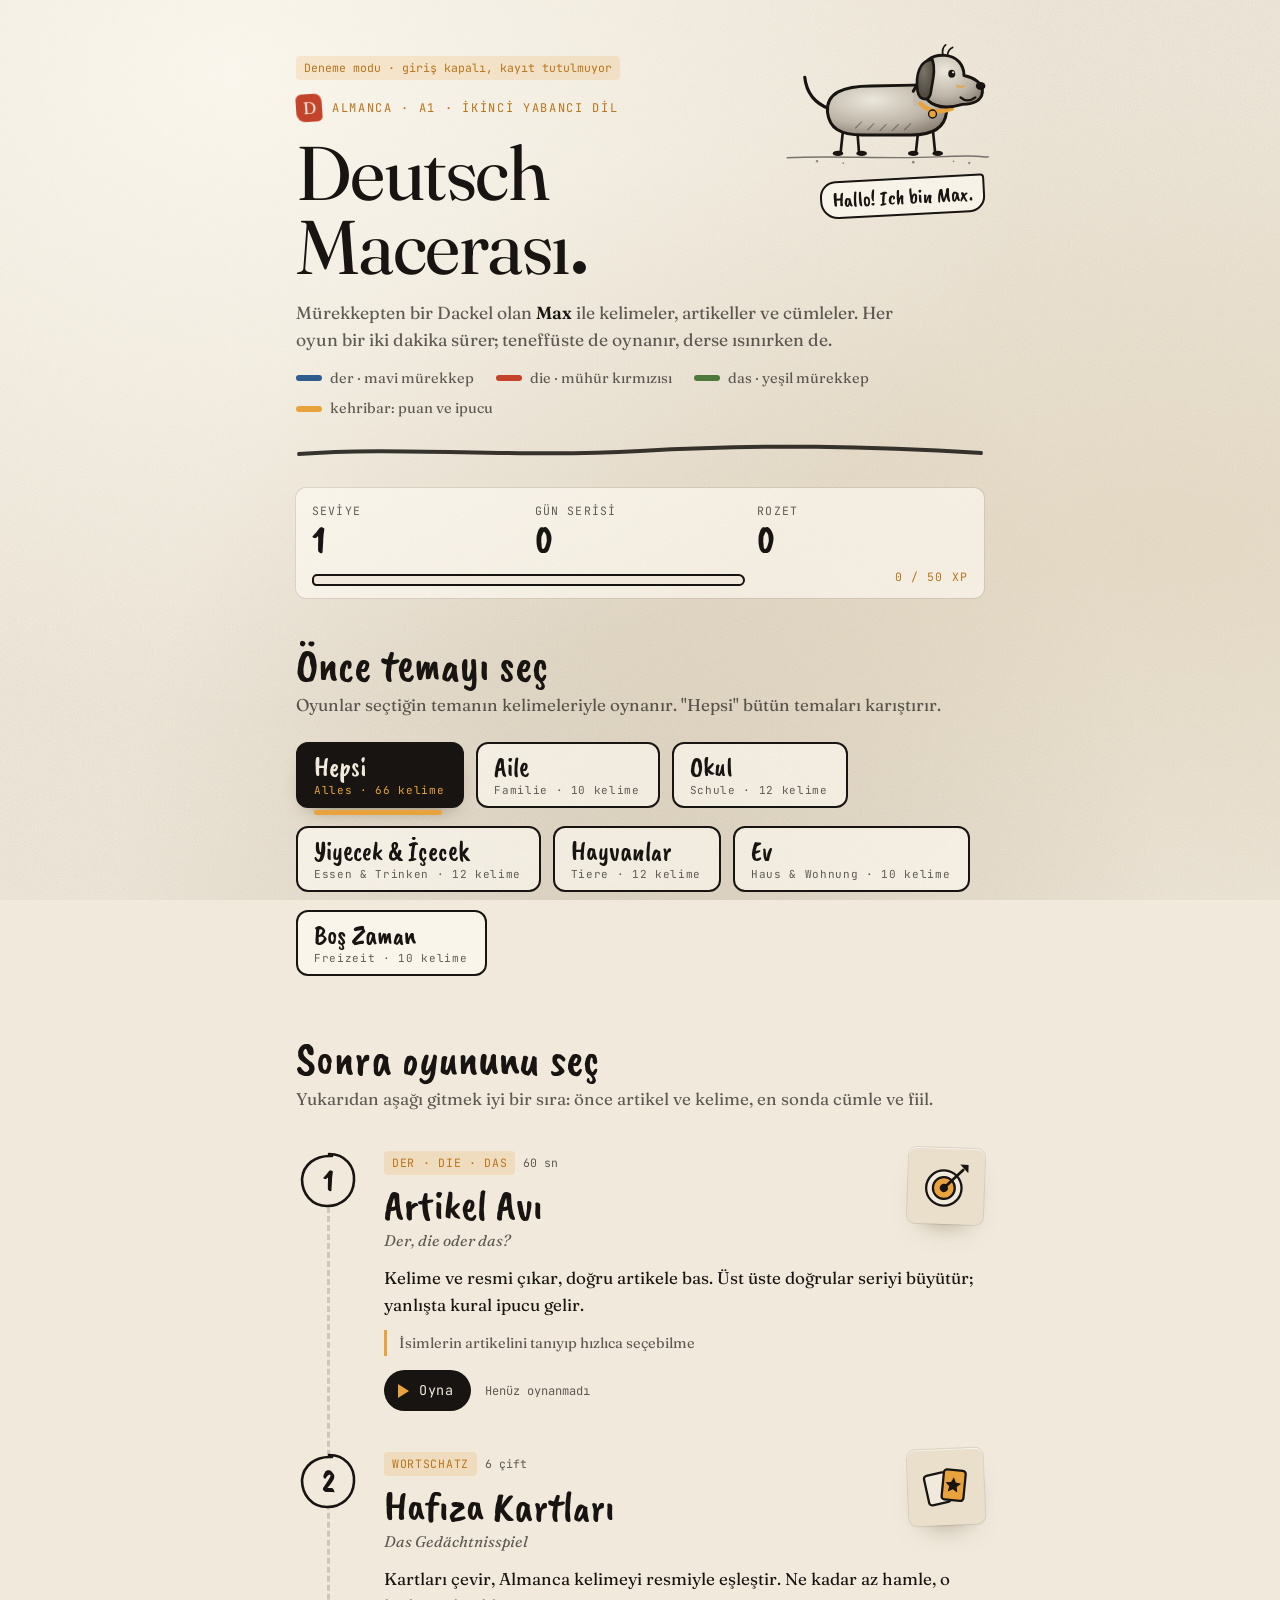
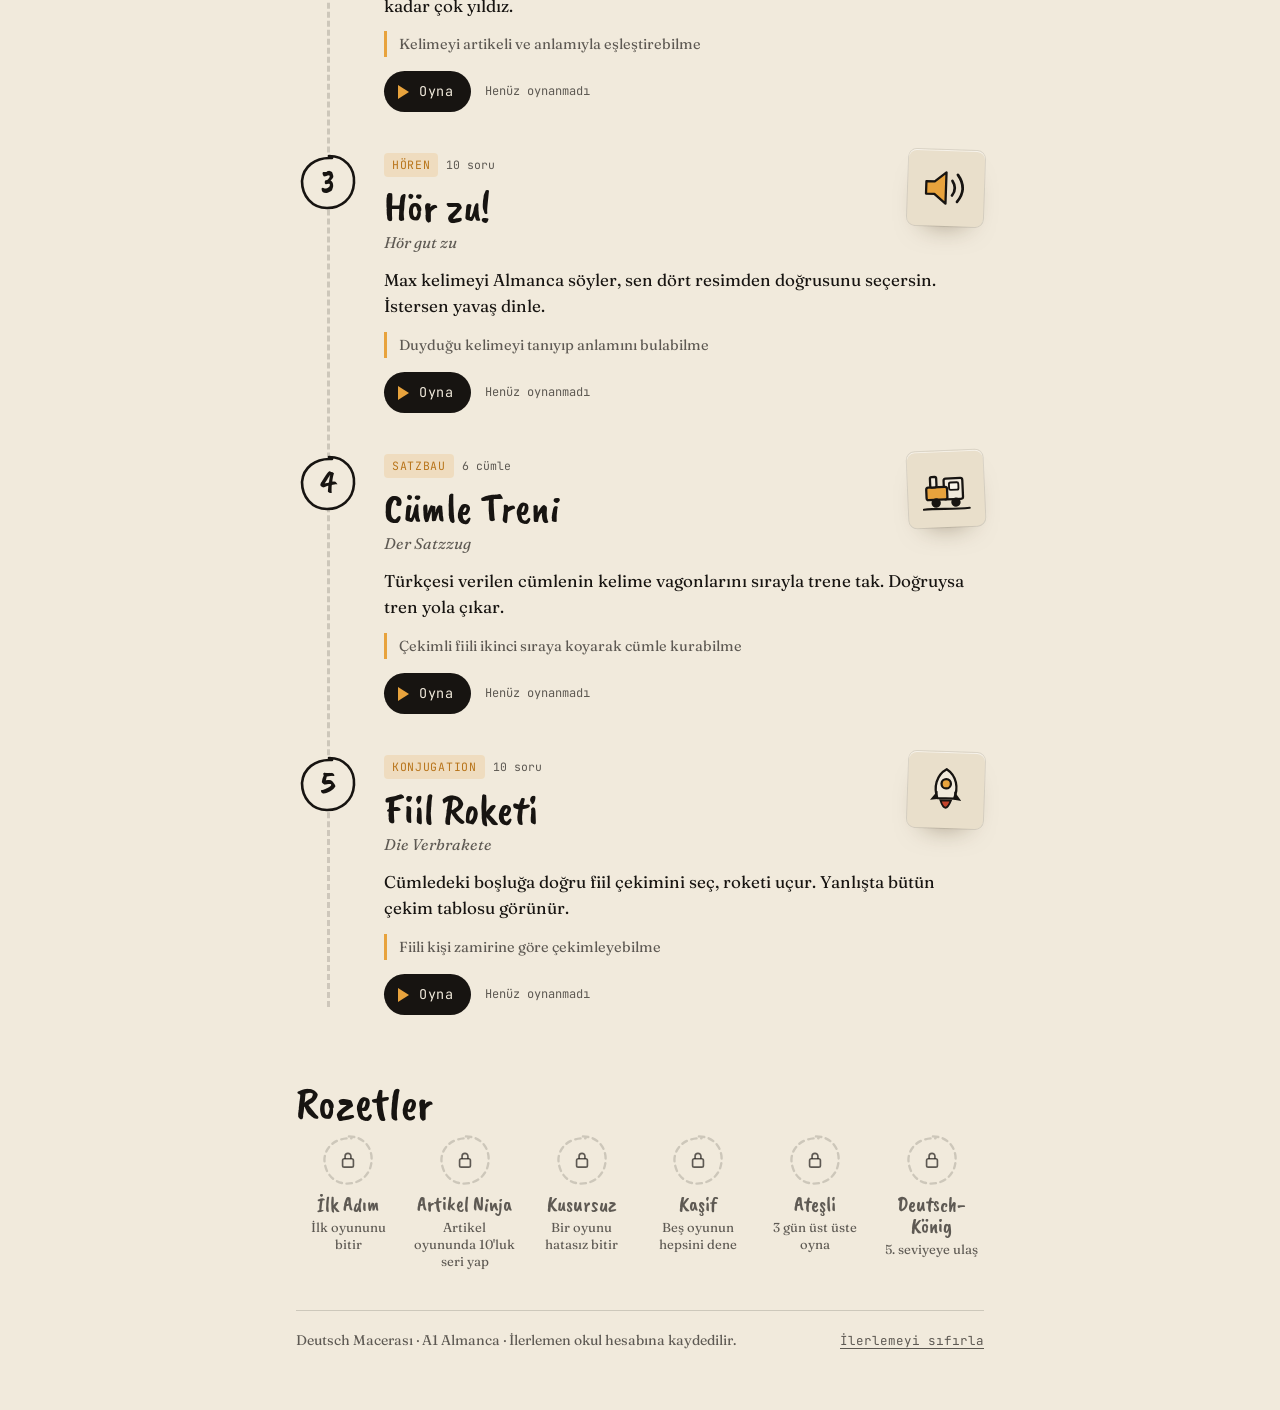
==== commit a08477c9: "Okul hesabıyla giriş, çalışma kaydı ve yönetici rapor paneli - Yalnızca @alkev.k12.tr ve @stu.alkev." ====
--- a/index.html
+++ b/index.html
@@ -12,10 +12,27 @@
   <link rel="stylesheet" href="css/style.css">
 </head>
 <body>
+  <!-- GİRİŞ (okul hesabı) -->
+  <div id="okul-gate" class="gate" data-state="busy">
+    <div class="gate-card">
+      <div class="gate-max" id="gate-max"></div>
+      <div class="kicker"><span class="seal">D</span>Almanca · A1</div>
+      <h1>Deutsch Macerası<span class="dot"></span></h1>
+      <p class="lede">Okul Google hesabınla giriş yap. Çalışmaların ve ilerlemen hesabına kaydedilir; hangi cihazdan girersen gir kaldığın yerden devam edersin.</p>
+      <button type="button" class="google-btn" data-okul-signin>
+        <svg viewBox="0 0 48 48" aria-hidden="true"><path fill="#EA4335" d="M24 9.5c3.54 0 6.71 1.22 9.21 3.6l6.85-6.85C35.9 2.38 30.47 0 24 0 14.62 0 6.51 5.38 2.56 13.22l7.98 6.19C12.43 13.72 17.74 9.5 24 9.5z"/><path fill="#4285F4" d="M46.98 24.55c0-1.57-.15-3.09-.38-4.55H24v9.02h12.94c-.58 2.96-2.26 5.48-4.78 7.18l7.73 6c4.51-4.18 7.09-10.36 7.09-17.65z"/><path fill="#FBBC05" d="M10.53 28.59c-.48-1.45-.76-2.99-.76-4.59s.27-3.14.76-4.59l-7.98-6.19C.92 16.46 0 20.12 0 24c0 3.88.92 7.54 2.56 10.78l7.97-6.19z"/><path fill="#34A853" d="M24 48c6.48 0 11.93-2.13 15.89-5.81l-7.73-6c-2.15 1.45-4.92 2.3-8.16 2.3-6.26 0-11.57-4.22-13.47-9.91l-7.98 6.19C6.51 42.62 14.62 48 24 48z"/></svg>
+        Google ile giriş yap
+      </button>
+      <p class="gate-note">Yalnızca <b>@alkev.k12.tr</b> ve <b>@stu.alkev.k12.tr</b> hesapları.</p>
+      <p class="gate-msg" data-okul-msg role="status" aria-live="polite"></p>
+    </div>
+  </div>
+
   <div id="app">
     <!-- ANA EKRAN -->
     <section id="screen-home" class="screen active">
       <header class="hero">
+        <div class="okul-who" id="okul-who"></div>
         <div class="kicker rise" style="--i:0"><span class="seal">D</span>Almanca · A1 · İkinci yabancı dil</div>
         <h1 class="rise" style="--i:1">Deutsch Macerası<span class="dot"></span></h1>
         <div class="hero-max" id="hero-max"></div>
@@ -50,7 +67,7 @@
       <div id="badge-list" class="stamps"></div>
 
       <footer class="foot">
-        <span>Deutsch Macerası · A1 Almanca · İlerleme yalnızca bu cihazda saklanır.</span>
+        <span>Deutsch Macerası · A1 Almanca · İlerlemen okul hesabına kaydedilir.</span>
         <button class="link" id="btn-reset">İlerlemeyi sıfırla</button>
       </footer>
     </section>
@@ -86,8 +103,10 @@
 
   <div id="confetti" aria-hidden="true"></div>
 
+  <script src="js/firebase-config.js"></script>
   <script src="js/data.js"></script>
   <script src="js/art.js"></script>
   <script src="js/app.js"></script>
+  <script type="module" src="js/okul.js"></script>
 </body>
 </html>
--- a/css/style.css
+++ b/css/style.css
@@ -397,3 +397,41 @@
   *, *::before, *::after { animation: none !important; transition: none !important; }
   .brushline path, .num svg path { stroke-dashoffset: 0; }
 }
+
+/* ---------- GİRİŞ KATMANI ---------- */
+.gate {
+  position: fixed; inset: 0; z-index: 50; overflow-y: auto;
+  display: grid; place-items: center; padding: 24px 16px;
+  background: var(--paper);
+  background-image: radial-gradient(ellipse at 18% 8%, rgba(255, 252, 244, .8), transparent 55%), radial-gradient(ellipse at 90% 80%, rgba(214, 196, 164, .4), transparent 60%);
+}
+.gate-card { width: min(460px, 100%); display: grid; gap: 14px; }
+.gate-max { width: 190px; justify-self: end; margin-bottom: -18px; }
+.gate .kicker { padding-right: 0; }
+.gate h1 { margin: 0; font-family: var(--serif); font-weight: 400; font-size: clamp(42px, 11vw, 60px); line-height: .98; letter-spacing: -.02em; }
+.google-btn {
+  display: inline-flex; align-items: center; justify-content: center; gap: 12px; margin-top: 6px;
+  padding: 13px 22px; border-radius: 10px; border: 2.5px solid var(--ink); background: var(--paper-hi);
+  font-family: var(--mono); font-size: 14.5px; letter-spacing: .02em; box-shadow: 0 4px 0 var(--ink);
+  transition: transform .08s, box-shadow .08s, background .2s;
+}
+.google-btn svg { width: 22px; height: 22px; }
+.google-btn:hover { background: #fff; }
+.google-btn:active { transform: translateY(3px); box-shadow: 0 1px 0 var(--ink); }
+.gate[data-state="busy"] .google-btn { opacity: .5; pointer-events: none; }
+.gate-note { margin: 0; font-size: 14.5px; color: var(--ink-soft); }
+.gate-msg { margin: 0; font-size: 15px; min-height: 1.5em; }
+.gate-msg:not(:empty) { border-left: 3px solid var(--seal); padding: 4px 0 4px 12px; }
+.gate[data-state="busy"] .gate-msg { border-left-color: var(--amber); color: var(--ink-soft); }
+
+/* Giriş yapan kullanıcı */
+.okul-who { display: flex; flex-wrap: wrap; align-items: center; gap: 8px 12px; min-height: 0; font-size: 14px; padding-right: 120px; }
+.okul-who:empty { display: none; }
+.okul-who img { width: 30px; height: 30px; border-radius: 50%; border: 2px solid var(--ink); }
+.okul-name { display: grid; line-height: 1.15; font-weight: 600; min-width: 0; }
+.okul-name small { font-family: var(--mono); font-size: 11px; font-weight: 400; overflow-wrap: anywhere; }
+.okul-out, .okul-admin { font-family: var(--mono); font-size: 12px; padding: 5px 10px; border-radius: 6px; border: 1.5px solid var(--ink); color: var(--ink); text-decoration: none; background: transparent; }
+.okul-admin { background: var(--ink); color: var(--paper); }
+.okul-out:hover { background: var(--ink); color: var(--paper); }
+.okul-demo { font-family: var(--mono); font-size: 11.5px; color: var(--amber-deep); background: var(--amber-wash); padding: 3px 8px; border-radius: 4px; }
+@media (min-width: 640px) { .okul-who { padding-right: 200px; } }
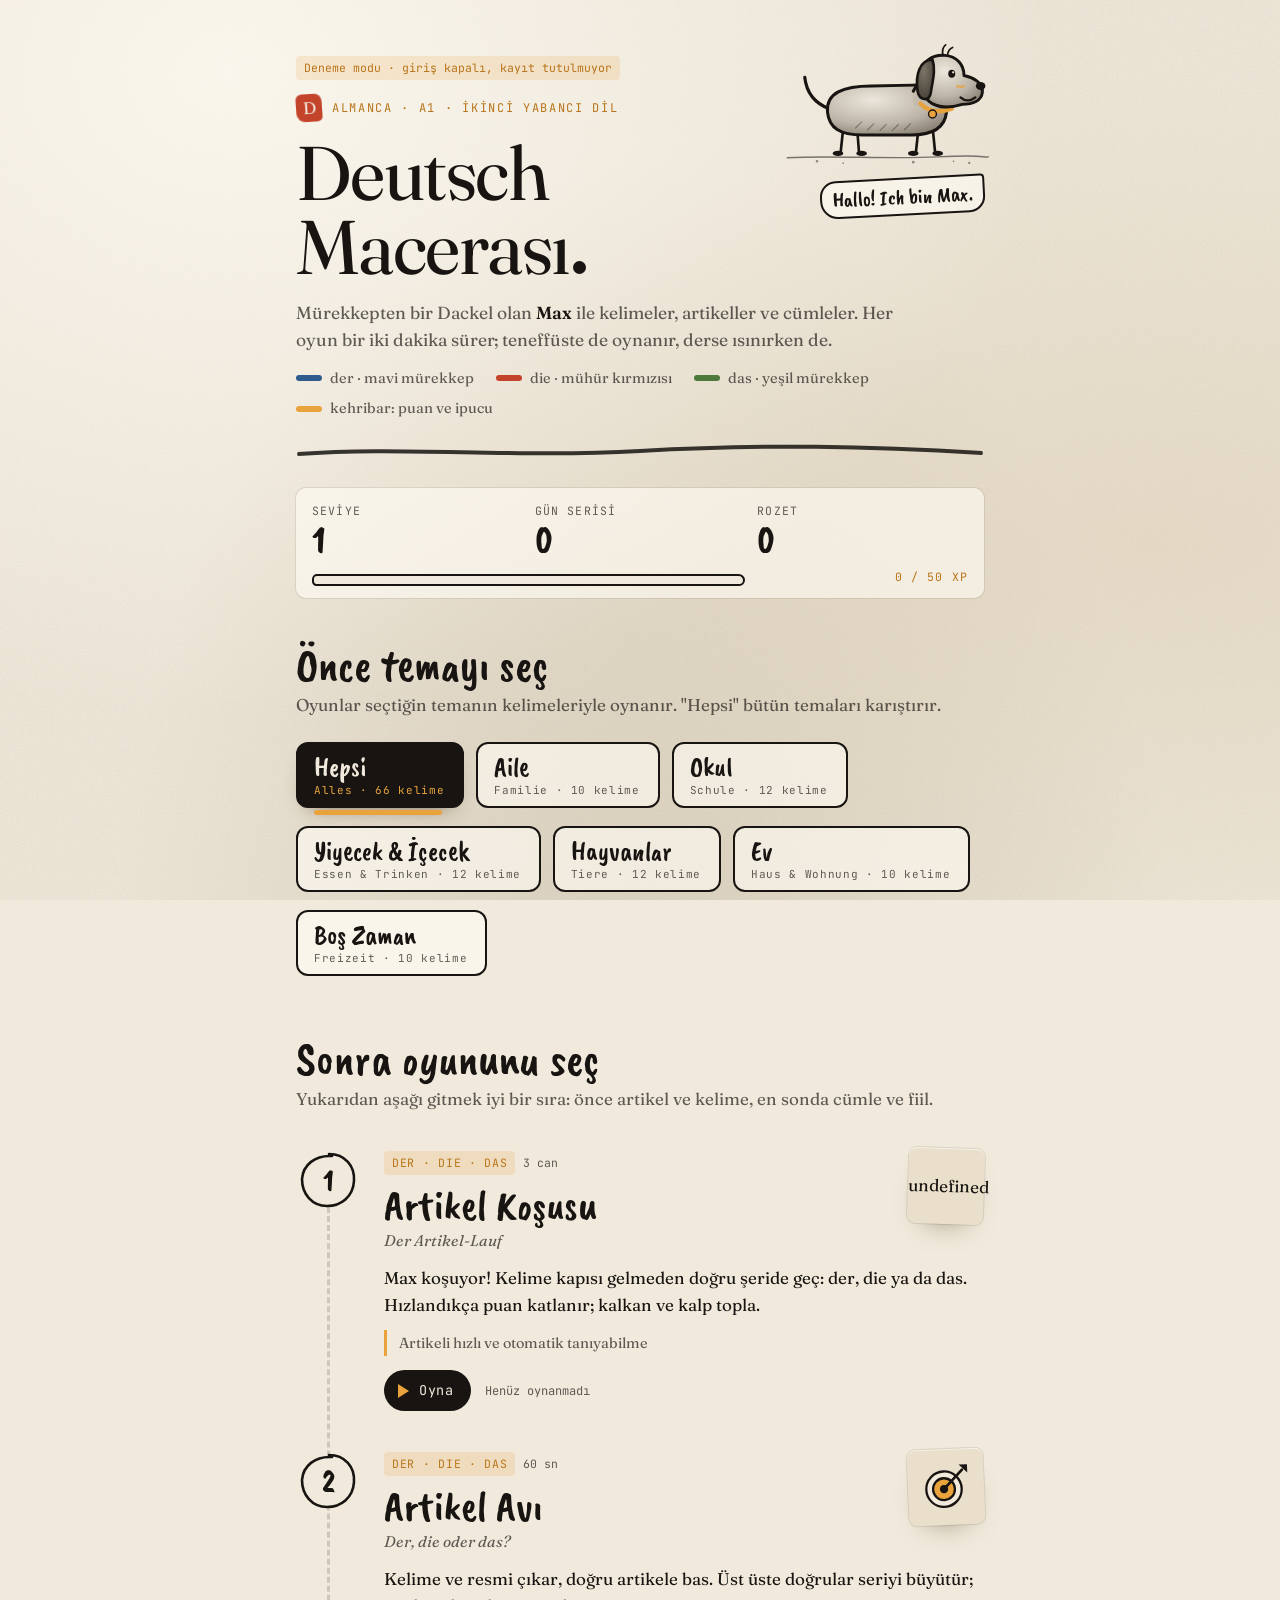
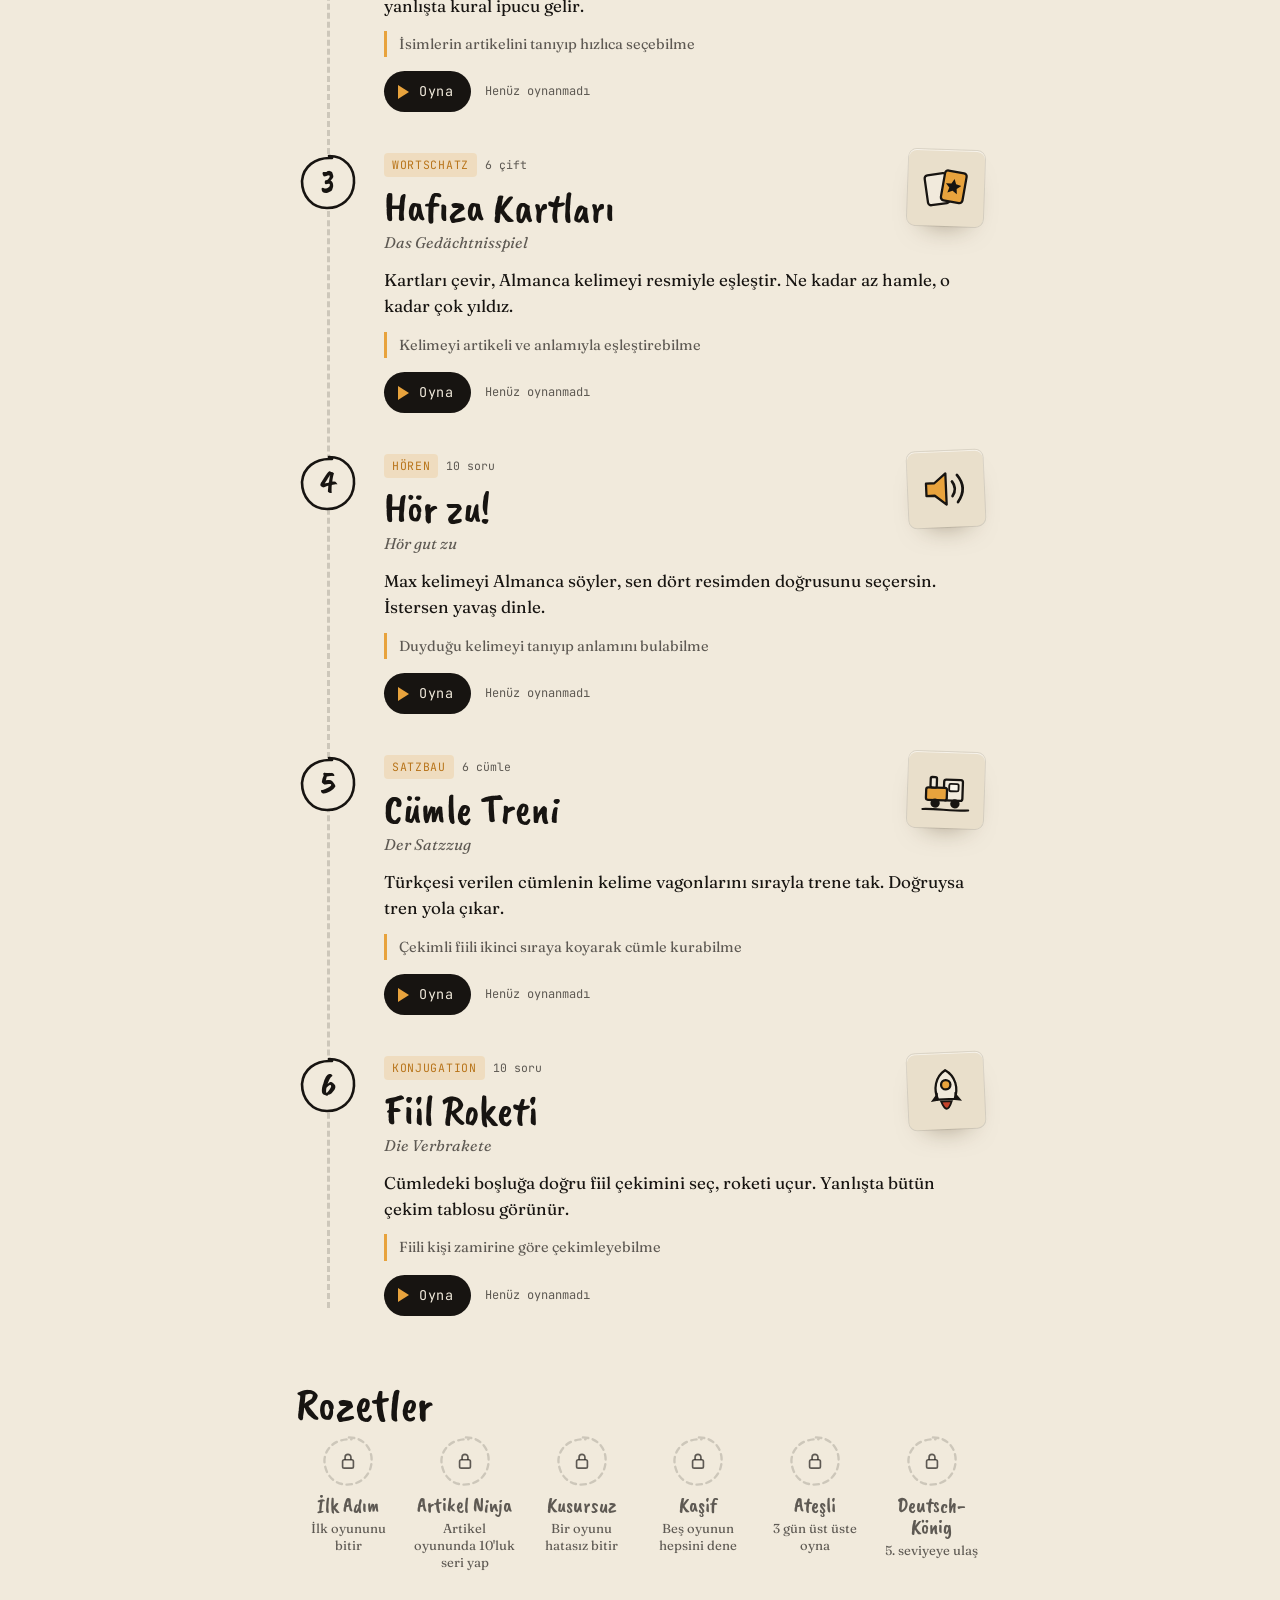
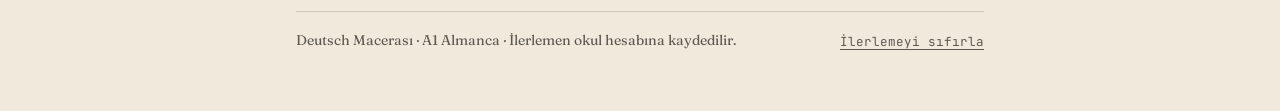
==== commit 9a84a606: "Yeni oyunlar: Artikel Koşusu ve Sınıf Düellosu Artikel Koşusu (index.html, her iki sürüm): - Sonsuz " ====
--- a/index.html
+++ b/index.html
@@ -59,12 +59,34 @@
       <p class="section-sub">Oyunlar seçtiğin temanın kelimeleriyle oynanır. "Hepsi" bütün temaları karıştırır.</p>
       <div id="theme-list" class="themes" role="tablist" aria-label="Tema seçimi"></div>
 
+      <a class="duel-card" id="duel-card" href="duello.html" hidden>
+        <span class="dc-icon" aria-hidden="true">⚔️</span>
+        <span><b>Sınıf Düellosu</b><span id="duel-card-sub">Öğretmeninin tahtaya yansıttığı kodla katıl, sınıfınla canlı yarış.</span></span>
+        <span class="dc-go" id="duel-card-go">Katıl →</span>
+      </a>
+
       <h2 class="section-title">Sonra oyununu seç</h2>
       <p class="section-sub">Yukarıdan aşağı gitmek iyi bir sıra: önce artikel ve kelime, en sonda cümle ve fiil.</p>
       <ol id="game-list" class="journey"></ol>
 
       <h2 class="section-title">Rozetler</h2>
       <div id="badge-list" class="stamps"></div>
+
+      <section id="my-work" class="my-work" hidden>
+        <h2 class="section-title">Çalışmalarım</h2>
+        <p class="section-sub">Son oyunların ve en çok zorlandığın kelimeler. Öğretmenin de bu kayıtları görür.</p>
+        <div id="my-summary" class="my-summary"></div>
+        <div class="my-cols">
+          <div>
+            <h3 class="my-title">Son oyunlar</h3>
+            <ol id="my-list" class="my-list"></ol>
+          </div>
+          <div>
+            <h3 class="my-title">Tekrar et</h3>
+            <ul id="my-missed" class="my-missed"></ul>
+          </div>
+        </div>
+      </section>
 
       <footer class="foot">
         <span>Deutsch Macerası · A1 Almanca · İlerlemen okul hesabına kaydedilir.</span>
@@ -106,6 +128,7 @@
   <script src="js/firebase-config.js"></script>
   <script src="js/data.js"></script>
   <script src="js/art.js"></script>
+  <script src="js/audio.js"></script>
   <script src="js/app.js"></script>
   <script type="module" src="js/okul.js"></script>
 </body>
--- a/css/style.css
+++ b/css/style.css
@@ -435,3 +435,84 @@
 .okul-out:hover { background: var(--ink); color: var(--paper); }
 .okul-demo { font-family: var(--mono); font-size: 11.5px; color: var(--amber-deep); background: var(--amber-wash); padding: 3px 8px; border-radius: 4px; }
 @media (min-width: 640px) { .okul-who { padding-right: 200px; } }
+
+/* ---------- ÇALIŞMALARIM ---------- */
+.my-summary { display: grid; grid-template-columns: repeat(3, 1fr); gap: 10px; }
+.my-summary > div { padding: 12px 14px; border-radius: 10px; background: var(--paper-hi); box-shadow: 0 0 0 1px rgba(23, 20, 17, .08); }
+.my-summary small { display: block; font-family: var(--mono); font-size: 11px; letter-spacing: .1em; text-transform: uppercase; }
+.my-summary b { font-family: var(--brush); font-weight: 400; font-size: 34px; line-height: 1.05; font-variant-numeric: tabular-nums; }
+.my-summary p { grid-column: 1 / -1; margin: 0; text-align: left; }
+.my-cols { display: grid; grid-template-columns: 1fr; gap: 6px 24px; margin-top: 8px; }
+@media (min-width: 640px) { .my-cols { grid-template-columns: 1fr 1fr; } }
+.my-title { font-family: var(--brush); font-weight: 400; font-size: 26px; margin: 16px 0 8px; line-height: 1; }
+.my-list, .my-missed { list-style: none; margin: 0; padding: 0; display: grid; gap: 6px; }
+.my-list li { display: grid; grid-template-columns: minmax(0, 1fr) auto; gap: 0 12px; align-items: baseline; padding: 8px 12px; border-radius: 8px; background: var(--paper-hi); }
+.my-game { font-weight: 600; }
+.my-meta { grid-column: 1; font-family: var(--mono); font-size: 11.5px; color: var(--ink-soft); }
+.my-score { grid-column: 2; grid-row: 1 / 3; align-self: center; font-family: var(--brush); font-size: 26px; font-variant-numeric: tabular-nums; }
+.my-missed li { padding: 8px 12px; border-radius: 8px; background: var(--paper-hi); border-left: 3px solid var(--amber); }
+.my-missed small { display: block; color: var(--ink-soft); font-size: 13.5px; }
+.my-ok { color: var(--das); font-weight: 600; }
+.my-missed li.hint { border-left-color: var(--das); text-align: left; }
+
+/* ---------- ARTİKEL KOŞUSU ---------- */
+.runner {
+  --ground: 0px;
+  position: relative; height: min(56vh, 330px); border-radius: 12px; overflow: hidden; outline: none;
+  background: var(--paper-hi); box-shadow: var(--lift); touch-action: none; user-select: none;
+}
+.runner.hurt { animation: shake .35s; }
+.lane { position: absolute; left: 0; right: 0; height: calc(100% / 3); cursor: pointer;
+  background-image: repeating-linear-gradient(90deg, var(--ink-faint) 0 22px, transparent 22px 48px);
+  background-size: 48px 2px; background-repeat: repeat-x; background-position: var(--ground) 100%; }
+.lane:nth-child(1) { top: 0; background-color: color-mix(in srgb, var(--der) 7%, transparent); }
+.lane:nth-child(2) { top: calc(100% / 3); background-color: color-mix(in srgb, var(--die) 7%, transparent); }
+.lane:nth-child(3) { top: calc(200% / 3); background-color: color-mix(in srgb, var(--das) 7%, transparent); background-image: none; }
+.lane-tag { position: absolute; right: 10px; top: 6px; font-family: var(--brush); font-size: 22px; opacity: .55; }
+.runner-max { position: absolute; left: 1%; width: 34%; min-width: 110px; max-width: 200px; height: calc(100% / 3); display: grid; align-items: end;
+  transition: top .16s cubic-bezier(.3, .9, .4, 1.2); z-index: 3; pointer-events: none; }
+.runner-max .mx-ground { display: none; }
+.max.run .mx-all { animation: trot .32s ease-in-out infinite; transform-origin: 120px 140px; }
+.max.run .mx-legs path:nth-child(odd) { animation: leg .32s ease-in-out infinite alternate; transform-box: view-box; transform-origin: center 112px; }
+.max.run .mx-legs path:nth-child(even) { animation: leg .32s ease-in-out infinite alternate-reverse; transform-box: view-box; transform-origin: center 112px; }
+.max.run .mx-tail { animation-duration: .2s; }
+@keyframes trot { 50% { transform: translateY(-5px); } }
+@keyframes leg { from { transform: rotate(-14deg); } to { transform: rotate(14deg); } }
+.runner-objs { position: absolute; inset: 0; z-index: 2; pointer-events: none; }
+.rgate { position: absolute; left: 0; top: 0; bottom: 0; width: 0; will-change: transform; }
+.rgate-door { position: absolute; left: -4px; width: 8px; height: calc(100% / 3 - 10px); margin-top: 5px; border-radius: 4px;
+  background: var(--ink); opacity: .22; transition: opacity .2s, background .2s; }
+.rgate-door.right { opacity: 1; background: var(--amber); box-shadow: 0 0 0 3px color-mix(in srgb, var(--amber) 35%, transparent); }
+.rgate.fail .rgate-door.right { background: var(--seal); box-shadow: 0 0 0 3px color-mix(in srgb, var(--seal) 30%, transparent); }
+.rgate-card { position: absolute; left: 14px; top: 50%; transform: translateY(-50%); display: grid; justify-items: center; gap: 2px;
+  min-width: 96px; padding: 8px 12px 6px; border-radius: 10px; background: var(--paper); border: 2.5px solid var(--ink);
+  box-shadow: 0 10px 20px -14px rgba(60, 40, 10, .8); text-align: center; }
+.rgate-card .emoji { font-size: 34px; }
+.rgate-card b { font-family: var(--brush); font-weight: 400; font-size: 26px; line-height: 1; }
+.rgate-card small { font-size: 12px; font-style: italic; }
+.rgate.gold .rgate-card { border-color: var(--amber-deep); background: color-mix(in srgb, var(--amber) 22%, var(--paper)); }
+.rgate.gold .rgate-card::before { content: 'x2'; position: absolute; top: -12px; right: -10px; font-family: var(--mono); font-size: 11px; background: var(--amber); color: var(--ink); padding: 2px 6px; border-radius: 99px; }
+.rgate.pass .rgate-card { opacity: .35; transition: opacity .3s; }
+.rgate.fail .rgate-card { border-color: var(--seal); }
+.pickup { position: absolute; left: 0; height: calc(100% / 3); width: 0; display: grid; place-items: center; will-change: transform; font-size: 24px; }
+.pickup.coin::before { content: ''; width: 18px; height: 18px; border-radius: 50%; background: var(--amber); border: 2.5px solid var(--ink); transform: translateX(-9px); }
+.pickup.heart, .pickup.shield { font-family: var(--emoji); text-indent: -12px; animation: bob 1.4s ease-in-out infinite; }
+.runner-msg { position: absolute; left: 50%; top: 10px; transform: translateX(-50%); z-index: 4; pointer-events: none; white-space: nowrap;
+  font-family: var(--brush); font-size: 22px; padding: 4px 14px; border-radius: 99px; background: var(--ink); color: var(--paper); animation: pop-in .25s var(--spring); }
+.runner-msg.bad { background: var(--seal); }
+.runner-msg.bad b { color: var(--paper); text-decoration: underline; }
+.runner-msg.count { top: 50%; transform: translate(-50%, -50%); background: none; color: var(--ink); font-size: 30px; }
+.runner-msg .count { font-weight: 400; font-size: 80px; line-height: 1; }
+.runner-buttons { margin-top: 14px; }
+.runner-buttons .art { opacity: .7; }
+.hud-info .hearts { font-family: var(--emoji); font-size: 18px; letter-spacing: 2px; color: var(--seal); filter: none; }
+.runner-buttons .art.on { opacity: 1; transform: translateY(2px); box-shadow: 0 3px 0 var(--ink), 0 0 0 4px color-mix(in srgb, var(--amber) 60%, transparent); }
+
+/* Ana sayfadaki düello kartı */
+.duel-card { display: grid; grid-template-columns: auto minmax(0, 1fr) auto; gap: 14px; align-items: center; margin-top: 22px; padding: 14px 16px;
+  border-radius: 12px; background: var(--ink); color: var(--paper); text-decoration: none; box-shadow: 0 14px 28px -18px rgba(60, 40, 10, .9); }
+.duel-card .dc-icon { font-family: var(--emoji); font-size: 34px; }
+.duel-card b { display: block; font-family: var(--brush); font-weight: 400; font-size: 30px; line-height: 1; color: var(--amber); }
+.duel-card span { font-size: 15px; color: rgba(241, 234, 220, .85); }
+.duel-card .dc-go { font-family: var(--mono); font-size: 13px; padding: 8px 14px; border-radius: 99px; background: var(--amber); color: var(--ink); white-space: nowrap; }
+.duel-card:hover .dc-go { background: var(--paper); }
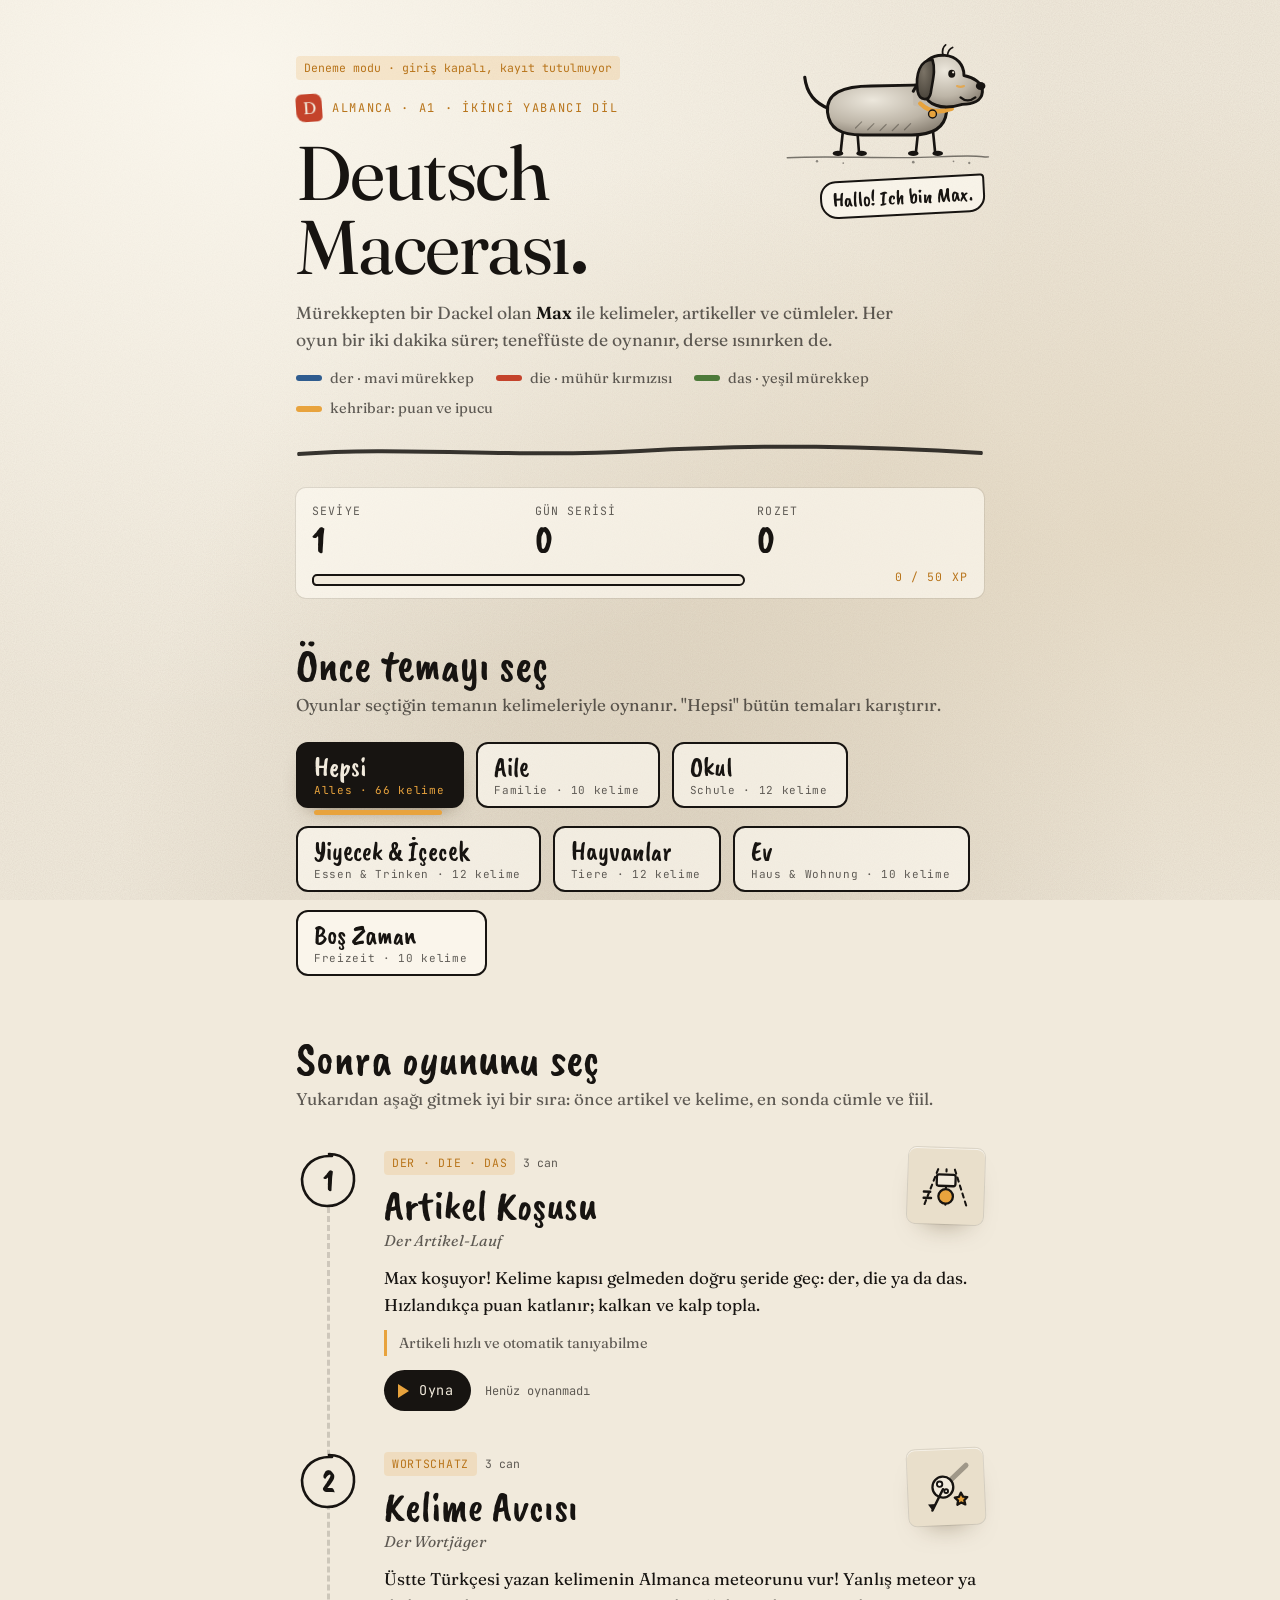
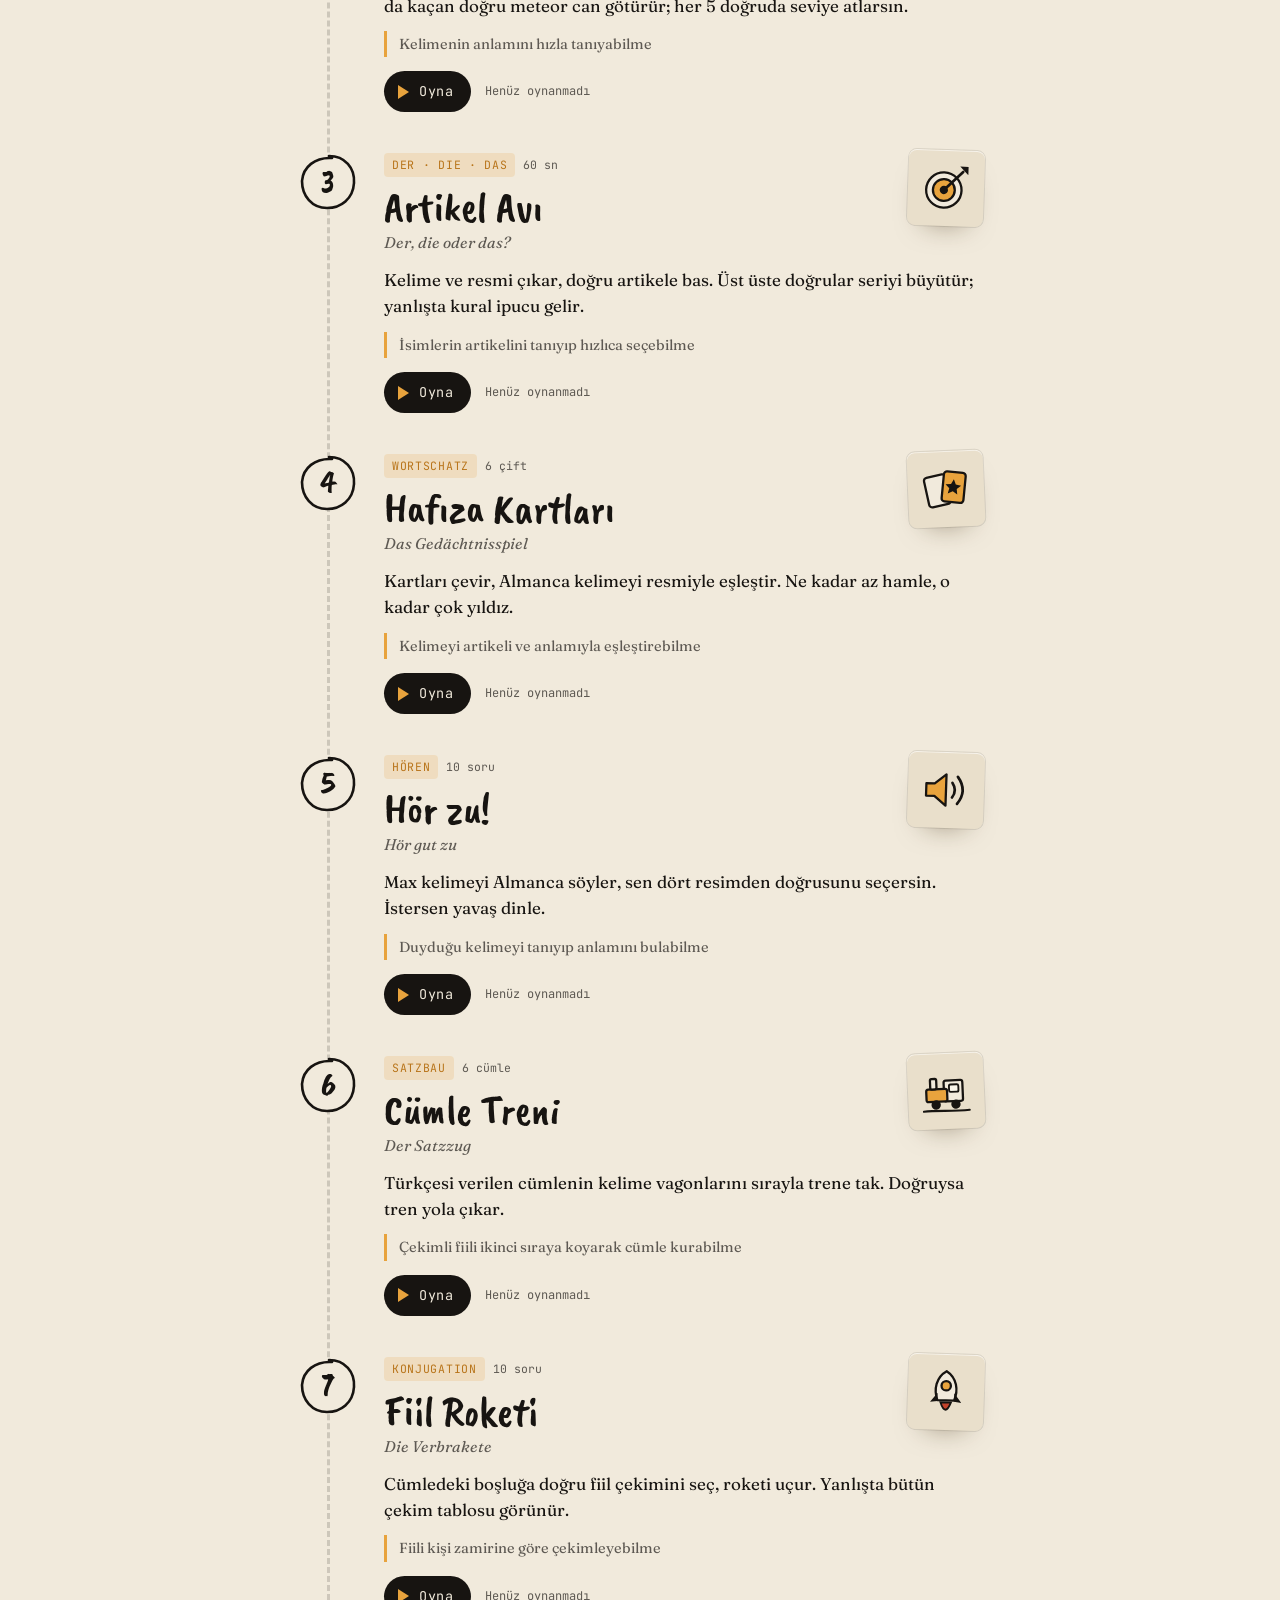
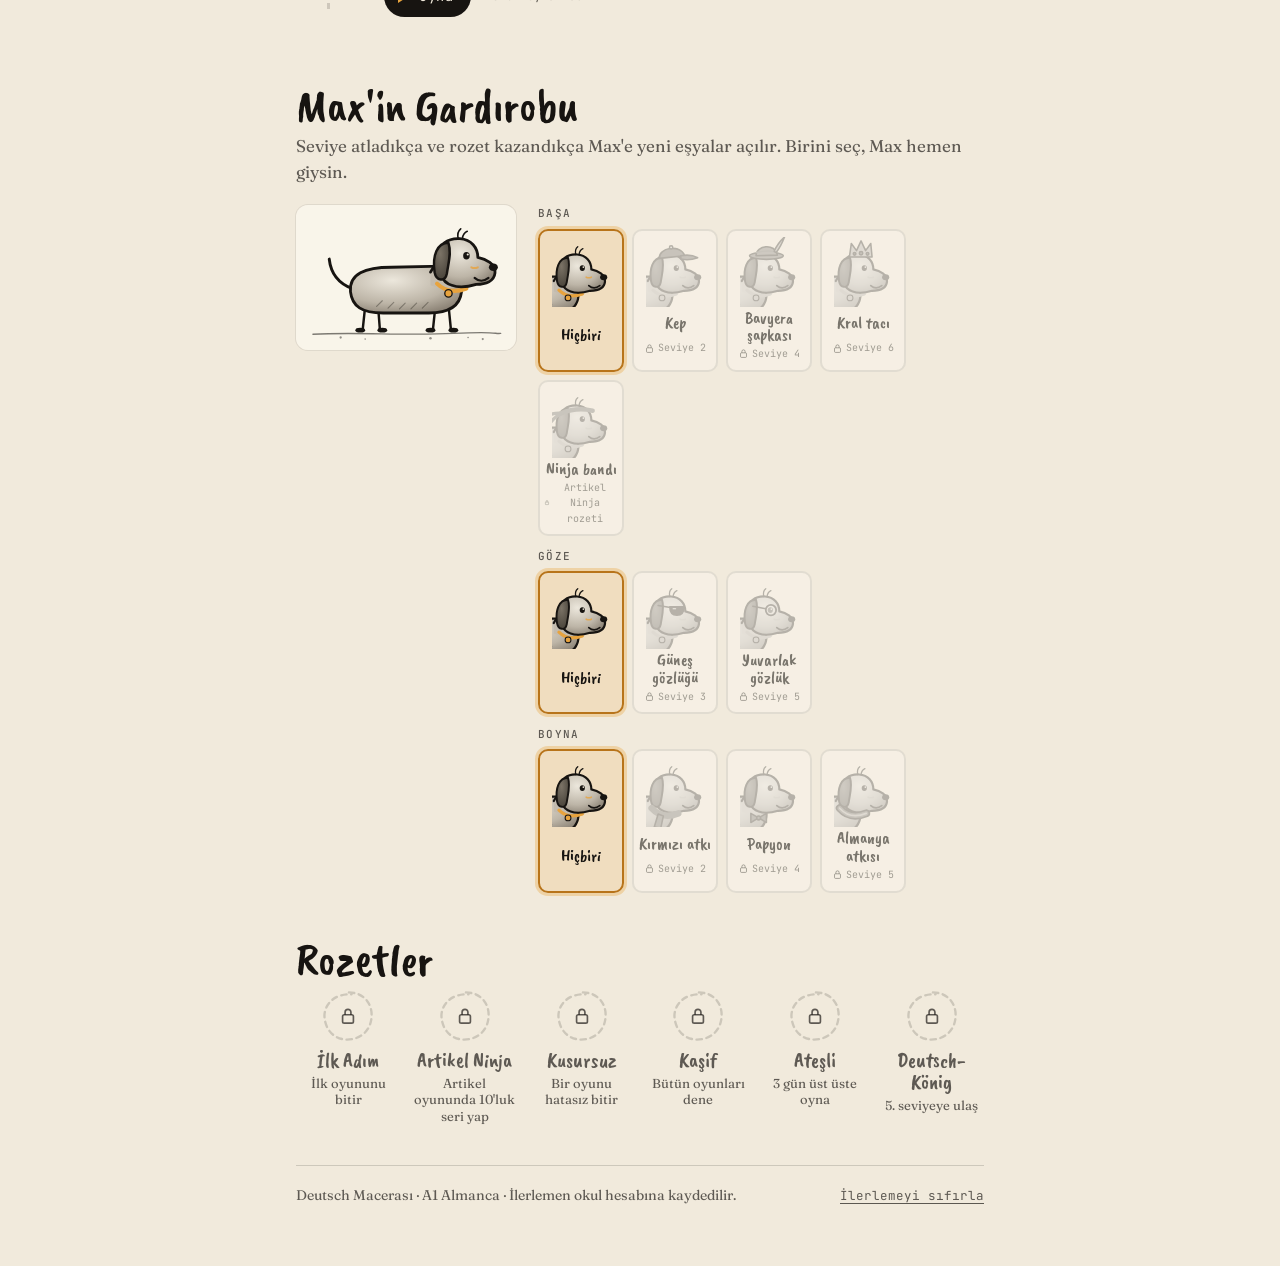
==== commit f7c5a21d: "Kelime Avcısı, Max'in Gardırobu ve Haftalık Sınıf Ligi - Kelime Avcısı: düşen meteorlardan Türkçe ke" ====
--- a/index.html
+++ b/index.html
@@ -65,9 +65,25 @@
         <span class="dc-go" id="duel-card-go">Katıl →</span>
       </a>
 
+      <section id="league" class="league" hidden>
+        <div class="lg-head">
+          <div>
+            <h2 class="section-title">Haftalık Sınıf Ligi</h2>
+            <p class="section-sub" id="league-sub"></p>
+          </div>
+          <select id="league-pick" aria-label="Sınıf" hidden></select>
+        </div>
+        <div id="league-body"></div>
+        <div id="league-stars"></div>
+      </section>
+
       <h2 class="section-title">Sonra oyununu seç</h2>
       <p class="section-sub">Yukarıdan aşağı gitmek iyi bir sıra: önce artikel ve kelime, en sonda cümle ve fiil.</p>
       <ol id="game-list" class="journey"></ol>
+
+      <h2 class="section-title">Max'in Gardırobu</h2>
+      <p class="section-sub">Seviye atladıkça ve rozet kazandıkça Max'e yeni eşyalar açılır. Birini seç, Max hemen giysin.</p>
+      <div id="wardrobe" class="wardrobe"></div>
 
       <h2 class="section-title">Rozetler</h2>
       <div id="badge-list" class="stamps"></div>
--- a/css/style.css
+++ b/css/style.css
@@ -516,3 +516,88 @@
 .duel-card span { font-size: 15px; color: rgba(241, 234, 220, .85); }
 .duel-card .dc-go { font-family: var(--mono); font-size: 13px; padding: 8px 14px; border-radius: 99px; background: var(--amber); color: var(--ink); white-space: nowrap; }
 .duel-card:hover .dc-go { background: var(--paper); }
+
+/* ---------- KELİME AVCISI ---------- */
+.space { position: relative; height: min(62vh, 440px); border-radius: 12px; overflow: hidden; touch-action: manipulation; user-select: none;
+  background: radial-gradient(ellipse at 70% 10%, #2a2620, var(--ink) 65%); box-shadow: var(--lift); }
+.space.hurt { animation: shake .35s; }
+.space-stars { position: absolute; inset: -50% 0 0; opacity: .6; animation: stars 18s linear infinite;
+  background-image: radial-gradient(1.5px 1.5px at 20px 30px, #f1eadc 50%, transparent 51%), radial-gradient(1px 1px at 90px 120px, #f1eadc 50%, transparent 51%),
+    radial-gradient(1.5px 1.5px at 160px 60px, var(--amber) 50%, transparent 51%), radial-gradient(1px 1px at 230px 170px, #f1eadc 50%, transparent 51%),
+    radial-gradient(1px 1px at 300px 20px, #f1eadc 50%, transparent 51%);
+  background-size: 170px 110px; }
+@keyframes stars { to { transform: translateY(200px); } }
+.space-target { position: absolute; left: 50%; top: 10px; transform: translateX(-50%); z-index: 3; display: grid; justify-items: center; gap: 0;
+  padding: 6px 18px 8px; border-radius: 12px; background: var(--paper); border: 2.5px solid var(--amber); text-align: center; max-width: 86%; }
+.space-target small { font-family: var(--mono); font-size: 10.5px; letter-spacing: .12em; text-transform: uppercase; color: var(--amber-deep); }
+.space-target b { font-family: var(--brush); font-weight: 400; font-size: 30px; line-height: 1.05; overflow-wrap: anywhere; }
+.space-target.pop { animation: stampin .4s var(--spring); }
+.space-field { position: absolute; inset: 72px 0 0; z-index: 2; }
+.meteor { position: absolute; top: 0; display: grid; place-items: center; min-height: 64px; padding: 8px 6px; will-change: transform;
+  border-radius: 46% 54% 50% 50% / 55% 45% 55% 45%; border: 2.5px solid var(--paper); color: var(--paper);
+  background: radial-gradient(circle at 35% 30%, #6b6257, #3a342c 70%); box-shadow: 0 0 0 4px rgba(232, 163, 61, .15), 0 -14px 18px -8px rgba(232, 163, 61, .45);
+  font-family: var(--brush); font-size: clamp(17px, 4.4vw, 22px); line-height: 1.05; text-align: center; overflow-wrap: anywhere; cursor: crosshair; }
+.meteor span { pointer-events: none; }
+.meteor:active { filter: brightness(1.3); }
+.meteor.boom { animation: boom .5s ease-out forwards; background: radial-gradient(circle, var(--amber), var(--seal) 70%); border-color: var(--amber); }
+.meteor.wrongm { animation: boom .5s ease-out forwards; background: var(--seal); }
+.meteor.fade { opacity: 0; transition: opacity .4s; pointer-events: none; }
+@keyframes boom { 40% { transform: scale(1.25); } to { transform: scale(1.6); opacity: 0; } }
+.laser { position: absolute; inset: 0; width: 100%; height: 100%; z-index: 2; pointer-events: none; opacity: 0; }
+.laser line { stroke: var(--amber); stroke-width: 4; stroke-linecap: round; filter: drop-shadow(0 0 6px var(--amber)); }
+.laser.on { animation: laser .35s ease-out; }
+@keyframes laser { 0% { opacity: 1; } to { opacity: 0; } }
+.space-ship { position: absolute; left: 50%; bottom: 6px; z-index: 3; width: 58px; transform: translateX(-50%); transform-origin: 50% 80%; transition: transform .12s; }
+.space-ship svg { width: 58px; height: 58px; }
+.space-ship .i-soft { fill: var(--paper); }
+.space-ship .i-flame { transform-origin: 24px 34px; transform-box: view-box; animation: flame .14s ease-in-out infinite alternate; }
+.space .runner-msg { top: auto; bottom: 74px; }
+.space .runner-msg.count { top: 50%; bottom: auto; color: var(--paper); }
+.hud-info small { font-family: var(--mono); font-size: 11px; color: var(--ink-soft); }
+
+/* ---------- MAX'İN GARDIROBU ---------- */
+.acc { fill: var(--c, var(--amber)); stroke: var(--ink); stroke-width: 2.4; stroke-linejoin: round; }
+.acc-line { fill: none; stroke: var(--c, var(--ink)); stroke-width: 2.4; stroke-linecap: round; }
+.acc-ring { fill: rgba(255, 252, 244, .25); stroke: var(--ink); stroke-width: 2.8; }
+.max.has-neck .mx-collar, .max.has-neck .mx-tag { display: none; }
+.wardrobe { display: grid; grid-template-columns: minmax(0, 220px) minmax(0, 1fr); gap: 16px 22px; align-items: start; }
+@media (max-width: 560px) { .wardrobe { grid-template-columns: 1fr; } }
+.wd-preview { padding: 10px 12px 4px; border-radius: 12px; background: var(--paper-hi); box-shadow: 0 0 0 1px rgba(23, 20, 17, .08); }
+.wd-slot h3 { font-family: var(--mono); font-size: 11px; font-weight: 500; letter-spacing: .12em; text-transform: uppercase; color: var(--ink-soft); margin: 0 0 6px; }
+.wd-slot + .wd-slot { margin-top: 12px; }
+.wd-items { display: flex; flex-wrap: wrap; gap: 8px; }
+.wd-item { display: grid; justify-items: center; gap: 2px; width: 86px; padding: 6px 4px 8px; border-radius: 10px; border: 2px solid var(--ink-faint); background: var(--paper-hi); text-align: center; transition: transform .2s var(--ease), border-color .2s; }
+.wd-item svg.max { width: 58px; height: 70px; overflow: hidden; }
+.wd-item small { display: inline-flex; align-items: center; gap: 3px; color: var(--ink-soft); }
+.wd-item small svg { width: 11px; height: 11px; }
+.wd-preview .max { width: 100%; height: auto; }
+.new-item .wd-thumb { display: grid; place-items: center; width: 58px; height: 64px; border-radius: 50%; background: var(--amber-wash); }
+.new-item .wd-thumb svg.max { width: 50px; height: 60px; overflow: hidden; }
+.wd-item b { font-family: var(--brush); font-weight: 400; font-size: 17px; line-height: 1.05; }
+.wd-item small { font-family: var(--mono); font-size: 10px; }
+.wd-item:not(:disabled):hover { transform: translateY(-2px) rotate(-1deg); border-color: var(--ink); }
+.wd-item[aria-pressed="true"] { border-color: var(--amber-deep); background: var(--amber-wash); box-shadow: 0 0 0 3px color-mix(in srgb, var(--amber) 35%, transparent); }
+.wd-item:disabled { cursor: not-allowed; opacity: .55; }
+.wd-item:disabled svg.max { filter: grayscale(1) opacity(.5); }
+.wd-item .max .mx-ground, .wd-item .max .mx-tail, .wd-item .max .mx-legs { display: none; }
+
+/* ---------- Haftalık Sınıf Ligi ---------- */
+.league { margin: 26px 0 8px; padding: 6px 18px 16px; border-radius: 14px; background: var(--paper-hi); box-shadow: 0 0 0 1px rgba(23, 20, 17, .08), var(--lift); }
+.lg-head { display: flex; justify-content: space-between; align-items: flex-end; gap: 12px; flex-wrap: wrap; }
+.lg-head .section-sub { margin-top: 0; }
+.lg-head select { font-family: var(--serif); font-size: 15px; padding: 6px 10px; border: 2px solid var(--ink); border-radius: 8px; background: var(--paper); color: var(--ink); max-width: 100%; }
+.lg-list { list-style: none; margin: 6px 0 0; padding: 0; display: grid; gap: 4px; }
+.lg-list li { display: grid; grid-template-columns: 40px 1fr auto; align-items: center; gap: 8px; padding: 7px 10px; border-radius: 9px; animation: rise .5s var(--ease) both; animation-delay: calc(var(--i, 0) * 50ms); }
+.lg-list li:nth-child(odd) { background: rgba(23, 20, 17, .035); }
+.lg-list li.me { background: var(--amber-wash); box-shadow: 0 0 0 2px var(--amber); }
+.lg-rank { font-family: var(--mono); font-size: 15px; text-align: center; color: var(--ink-soft); }
+.lg-list li.top .lg-rank { font-size: 22px; }
+.lg-name { font-family: var(--brush); font-size: 22px; line-height: 1.1; overflow-wrap: anywhere; }
+.lg-name em { font-family: var(--mono); font-style: normal; font-size: 10px; letter-spacing: .1em; text-transform: uppercase; padding: 2px 6px; border-radius: 4px; background: var(--ink); color: var(--paper); vertical-align: middle; }
+.lg-list b { font-family: var(--mono); font-weight: 500; font-size: 14px; }
+.lg-empty { margin: 8px 0 0; color: var(--ink-soft); font-style: italic; }
+#league-stars h3 { font-family: var(--mono); font-size: 11px; font-weight: 500; letter-spacing: .12em; text-transform: uppercase; color: var(--ink-soft); margin: 16px 0 6px; }
+.lg-stars { display: flex; flex-wrap: wrap; gap: 8px; }
+.lg-stars span { display: inline-flex; align-items: center; gap: 6px; padding: 4px 12px 4px 6px; border: 2px solid var(--ink); border-radius: 999px; font-family: var(--brush); font-size: 19px; background: var(--paper); }
+.lg-stars i { font-style: normal; font-size: 18px; }
+.lg-stars small { font-family: var(--mono); font-size: 11px; color: var(--ink-soft); }
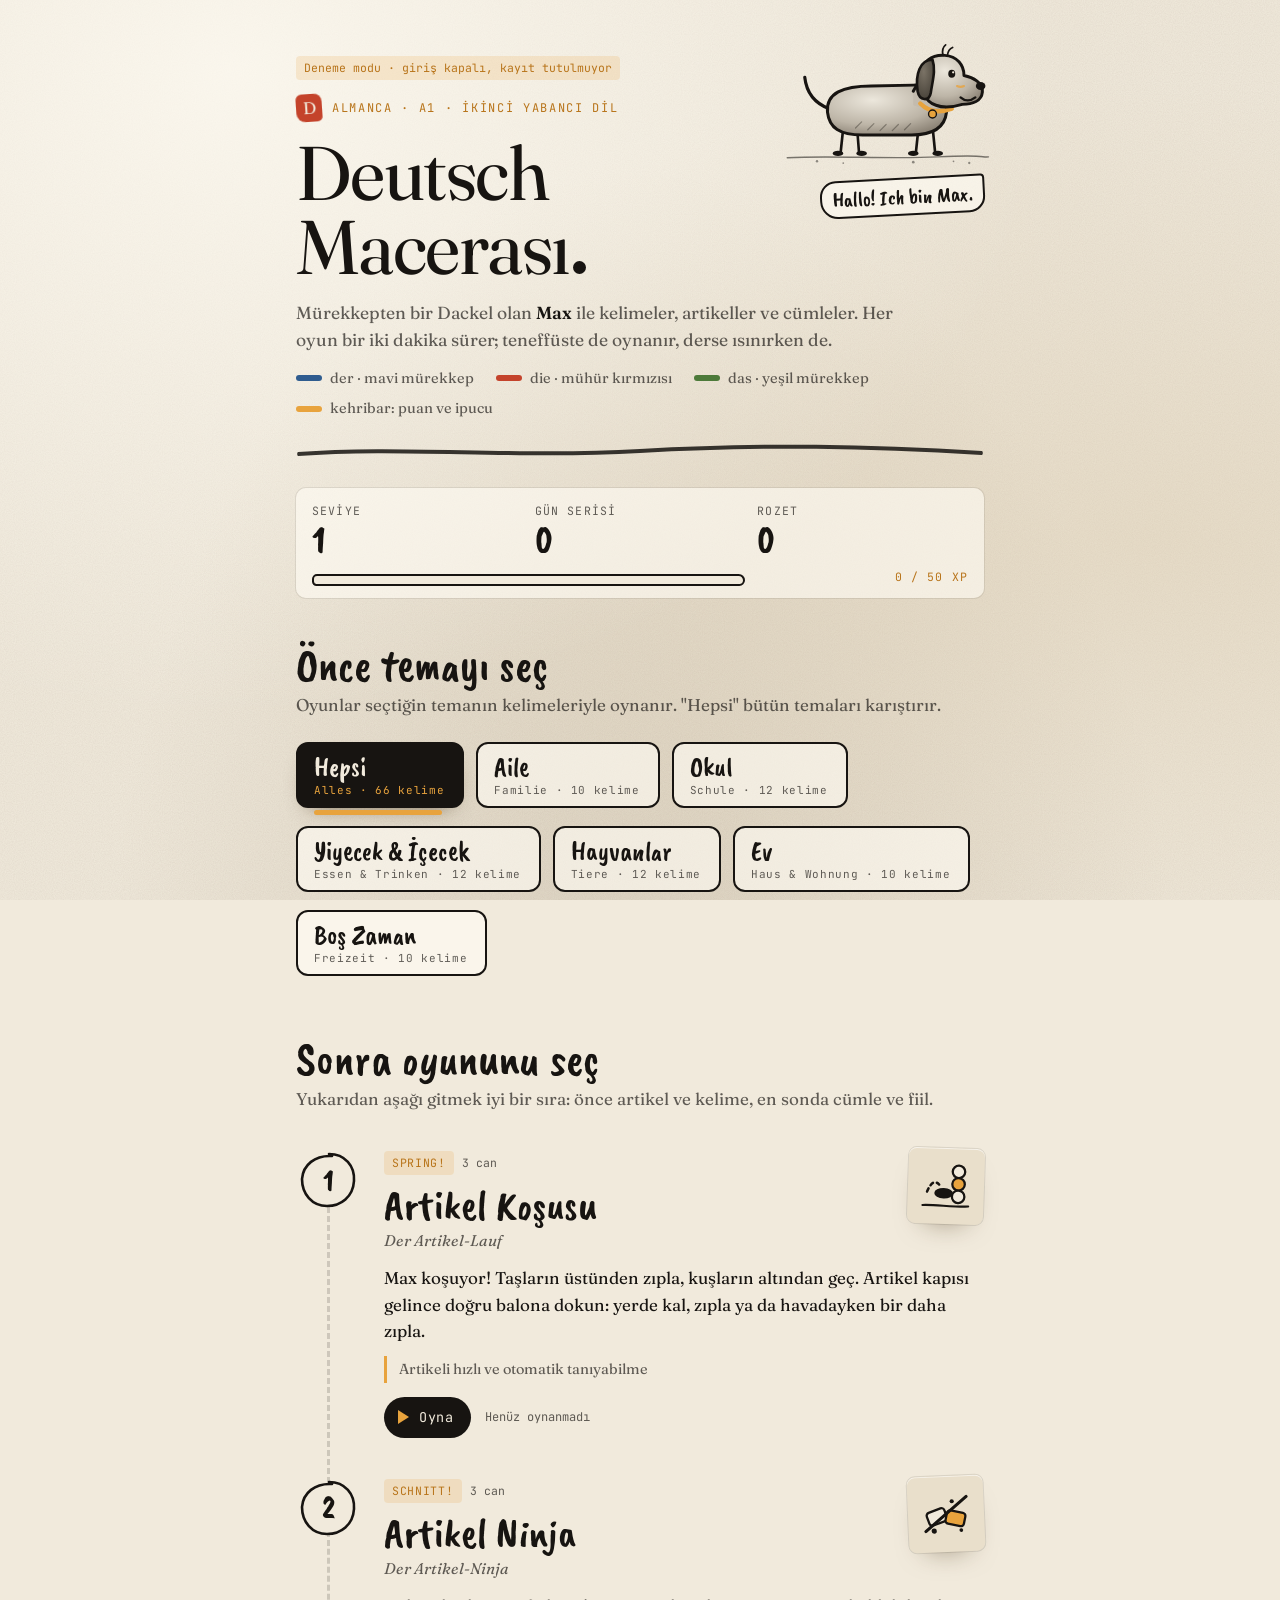
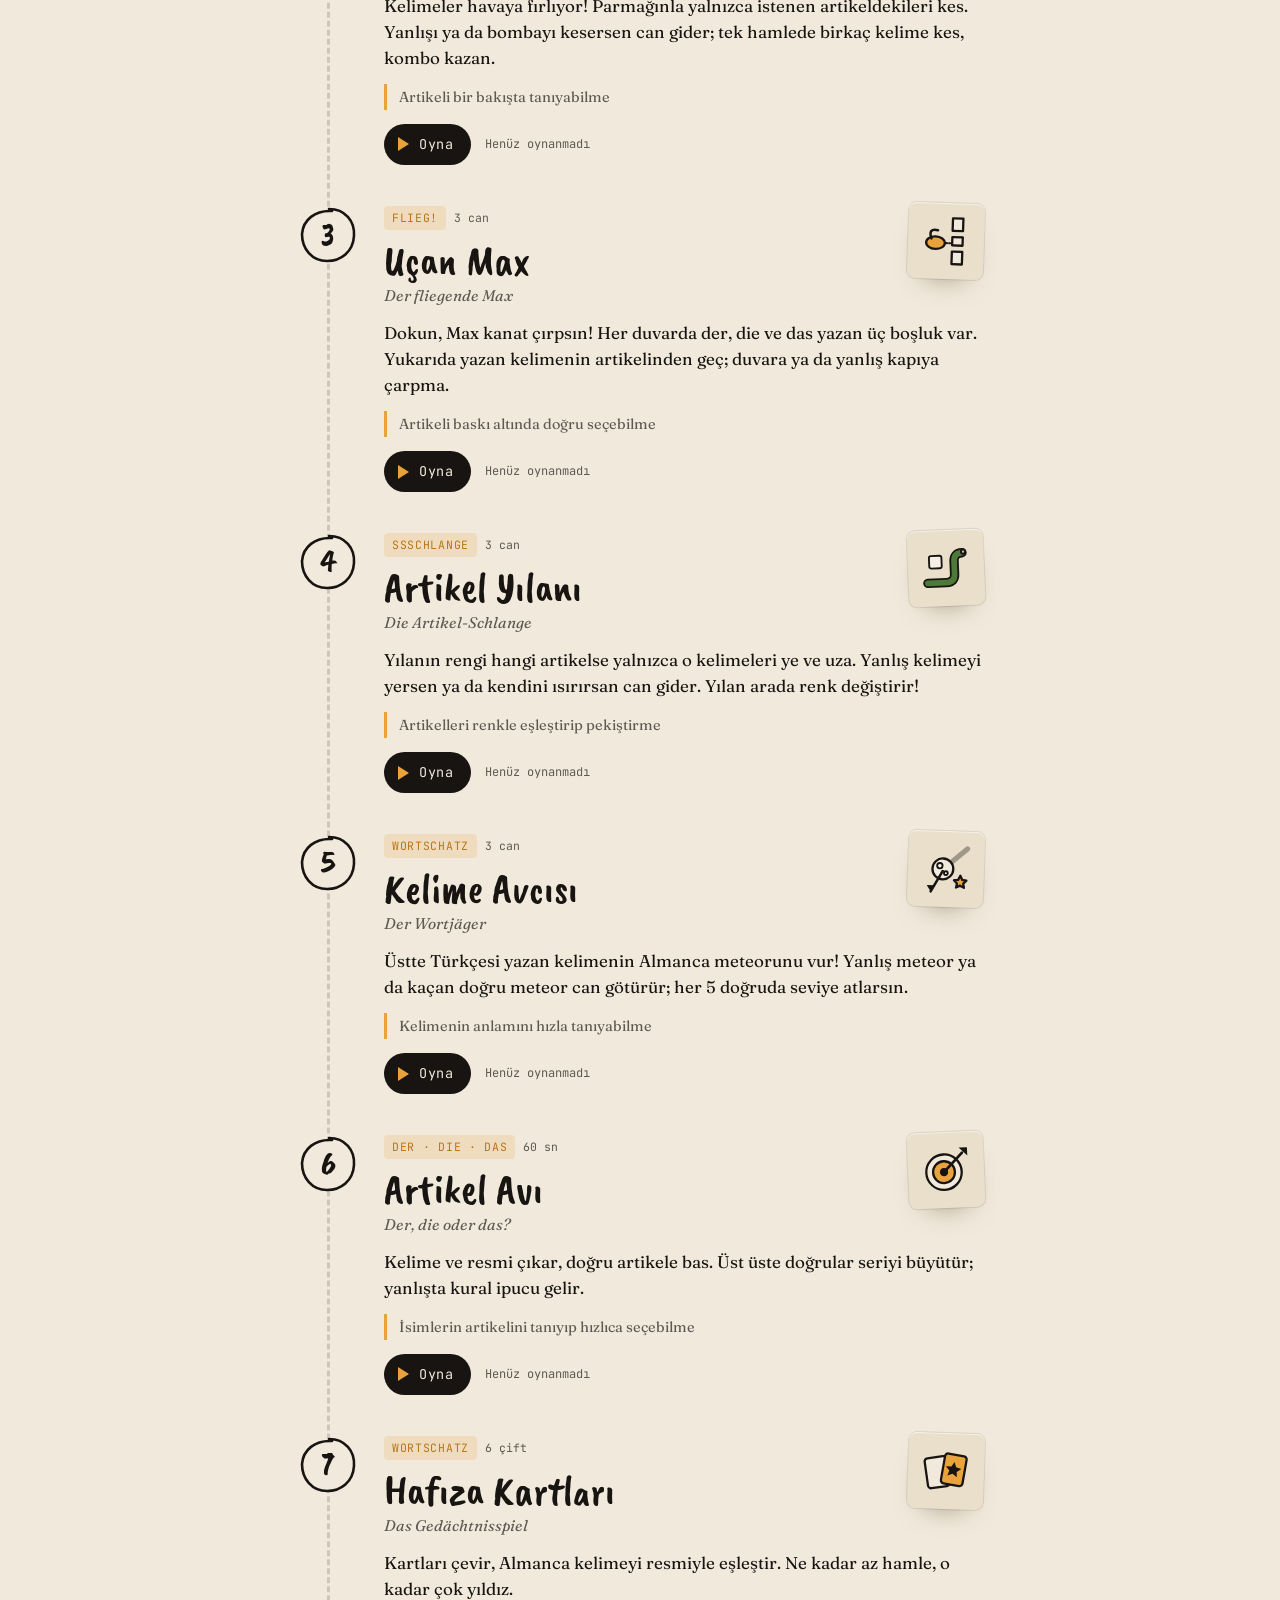
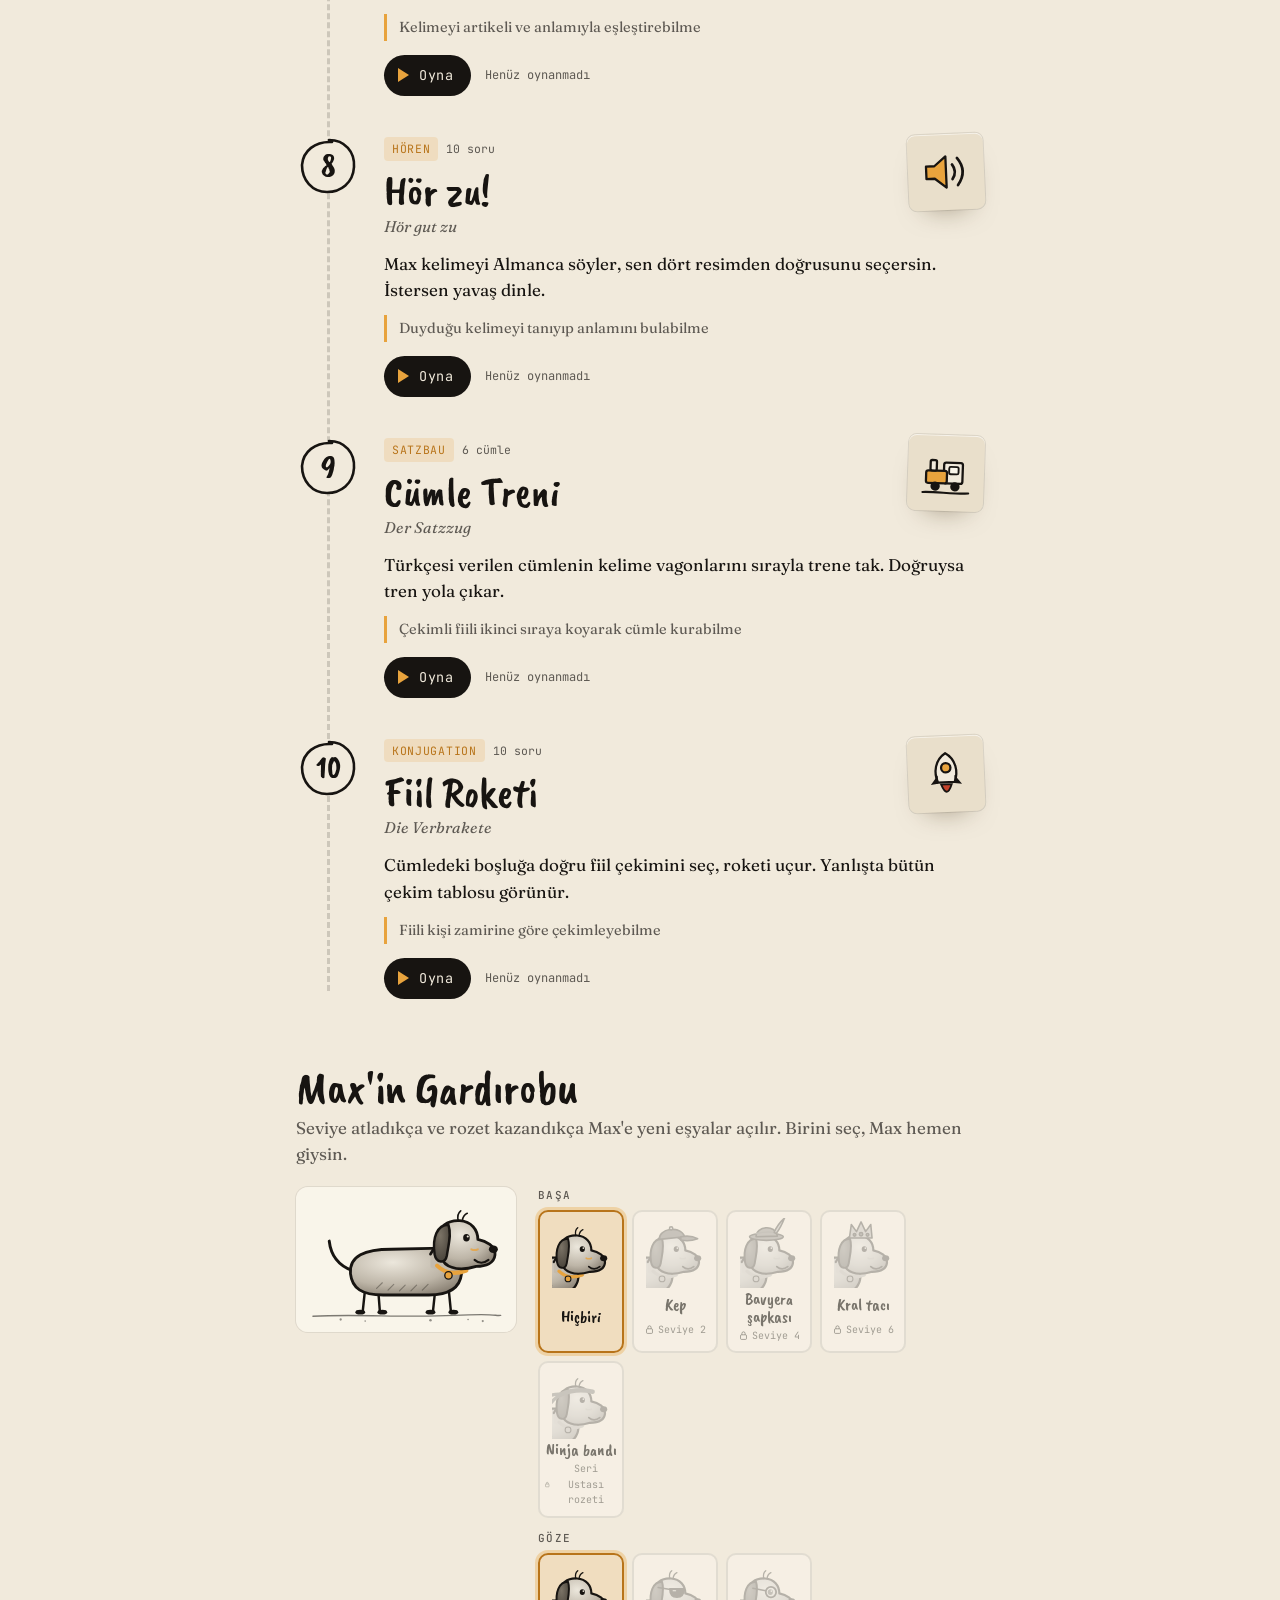
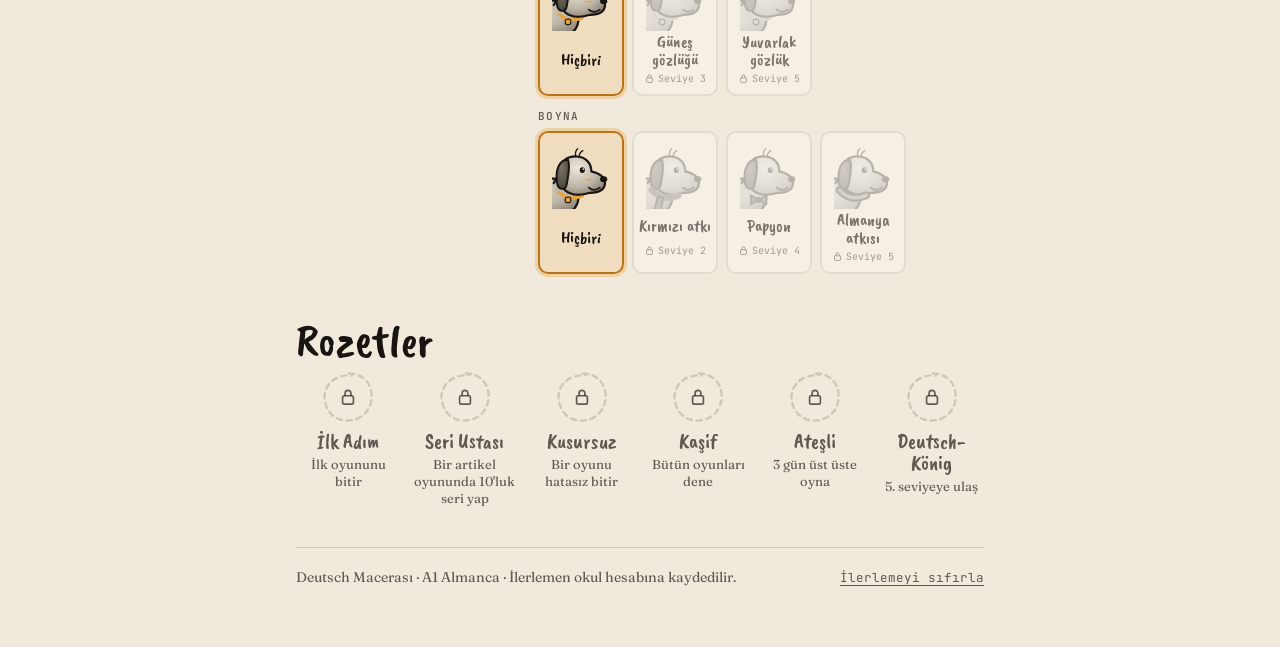
==== commit fc6819f8: "Atari oyunları: yeni Artikel Koşusu, Artikel Ninja, Uçan Max, Artikel Yılanı - js/arcade.js: tuval t" ====
--- a/index.html
+++ b/index.html
@@ -145,6 +145,7 @@
   <script src="js/data.js"></script>
   <script src="js/art.js"></script>
   <script src="js/audio.js"></script>
+  <script src="js/arcade.js"></script>
   <script src="js/app.js"></script>
   <script type="module" src="js/okul.js"></script>
 </body>
--- a/css/style.css
+++ b/css/style.css
@@ -455,58 +455,60 @@
 .my-ok { color: var(--das); font-weight: 600; }
 .my-missed li.hint { border-left-color: var(--das); text-align: left; }
 
-/* ---------- ARTİKEL KOŞUSU ---------- */
-.runner {
-  --ground: 0px;
-  position: relative; height: min(56vh, 330px); border-radius: 12px; overflow: hidden; outline: none;
-  background: var(--paper-hi); box-shadow: var(--lift); touch-action: none; user-select: none;
-}
-.runner.hurt { animation: shake .35s; }
-.lane { position: absolute; left: 0; right: 0; height: calc(100% / 3); cursor: pointer;
-  background-image: repeating-linear-gradient(90deg, var(--ink-faint) 0 22px, transparent 22px 48px);
-  background-size: 48px 2px; background-repeat: repeat-x; background-position: var(--ground) 100%; }
-.lane:nth-child(1) { top: 0; background-color: color-mix(in srgb, var(--der) 7%, transparent); }
-.lane:nth-child(2) { top: calc(100% / 3); background-color: color-mix(in srgb, var(--die) 7%, transparent); }
-.lane:nth-child(3) { top: calc(200% / 3); background-color: color-mix(in srgb, var(--das) 7%, transparent); background-image: none; }
-.lane-tag { position: absolute; right: 10px; top: 6px; font-family: var(--brush); font-size: 22px; opacity: .55; }
-.runner-max { position: absolute; left: 1%; width: 34%; min-width: 110px; max-width: 200px; height: calc(100% / 3); display: grid; align-items: end;
-  transition: top .16s cubic-bezier(.3, .9, .4, 1.2); z-index: 3; pointer-events: none; }
-.runner-max .mx-ground { display: none; }
+/* ---------- ATARİ OYUNLARI (js/arcade.js) ---------- */
+.arc { position: relative; height: min(64vh, 480px); border-radius: 12px; overflow: hidden; outline: none; touch-action: none; user-select: none; -webkit-user-select: none;
+  background: var(--paper-hi); box-shadow: var(--lift); cursor: pointer; }
+.arc canvas { position: absolute; inset: 0; width: 100%; height: 100%; display: block; }
+.arc.hurt { animation: shake .35s; }
+.arc-ninja { cursor: crosshair; background: radial-gradient(ellipse at 50% 110%, rgba(214, 196, 164, .5), transparent 60%), var(--paper-hi); }
+.arc-max { position: absolute; left: 0; top: 0; pointer-events: none; z-index: 2; transform-origin: 50% 50%; will-change: transform; transition: opacity .1s; }
+.arc-max .max { overflow: visible; }
+.arc-max .mx-ground { display: none; }
+.arc-max.shielded::after { content: ''; position: absolute; inset: -12% -6%; border-radius: 50%; border: 3px dashed var(--der); opacity: .7; animation: spin 3s linear infinite; }
+@keyframes spin { to { transform: rotate(360deg); } }
+@keyframes pop-in { from { opacity: 0; scale: .6; } }
+.arc-msg { position: absolute; left: 50%; top: 52px; transform: translateX(-50%); z-index: 4; pointer-events: none; max-width: 92%; text-align: center;
+  font-family: var(--brush); font-size: 21px; line-height: 1.15; padding: 5px 14px; border-radius: 14px; background: var(--ink); color: var(--paper); animation: pop-in .25s var(--spring); }
+.arc-msg.bad { background: var(--seal); }
+.arc-msg.bad b { color: var(--paper); text-decoration: underline; }
+.arc-msg.count { top: 50%; transform: translate(-50%, -50%); background: none; color: var(--ink); font-size: 30px; }
+.arc-msg .count { font-weight: 400; font-size: 80px; line-height: 1; }
+.arc-target { position: absolute; left: 50%; top: 10px; transform: translateX(-50%); z-index: 3; pointer-events: none; white-space: nowrap;
+  font-family: var(--brush); font-size: 22px; padding: 2px 16px; border-radius: 99px; background: var(--paper); border: 2.5px solid currentColor; transition: font-size .3s var(--spring), top .3s var(--ease); }
+.arc-target b { font-weight: 400; font-size: 1.25em; letter-spacing: .04em; }
+.arc-target.big { top: 38%; font-size: 40px; padding: 6px 26px; box-shadow: 0 18px 40px -20px rgba(60, 40, 10, .9); }
+.arc-target.t-der { color: var(--der); } .arc-target.t-die { color: var(--die); } .arc-target.t-das { color: var(--das); }
+.arc-word { position: absolute; left: 50%; top: 10px; transform: translateX(-50%); z-index: 3; pointer-events: none; display: flex; align-items: center; gap: 8px;
+  padding: 3px 14px 3px 8px; border-radius: 12px; border: 2.5px solid var(--ink); background: var(--paper); white-space: nowrap; }
+.arc-word:empty { display: none; }
+.arc-word .e { font-family: var(--emoji); font-size: 26px; }
+.arc-word b { font-family: var(--brush); font-weight: 400; font-size: 26px; line-height: 1; }
+.arc-word small { font-size: 13px; font-style: italic; color: var(--ink-soft); }
+.arc-run .arc-word { top: auto; bottom: 3%; }
+.arc-run .arc-word.coming { animation: pop-in .3s var(--spring); }
+.arc-jump { display: block; width: 100%; margin-top: 12px; padding: 14px; font-family: var(--brush); font-size: 26px; border-radius: 12px;
+  border: 2.5px solid var(--ink); background: var(--amber); color: var(--ink); box-shadow: 0 5px 0 var(--ink); touch-action: manipulation; }
+.arc-jump:active { transform: translateY(4px); box-shadow: 0 1px 0 var(--ink); }
+@media (hover: hover) and (pointer: fine) { .arc-jump { display: none; } }
+.dpad { display: grid; grid-template-columns: repeat(3, 56px); grid-template-rows: repeat(2, 48px); gap: 6px; justify-content: center; margin-top: 12px; }
+.dpad button { font-size: 20px; border-radius: 10px; border: 2.5px solid var(--ink); background: var(--paper-hi); color: var(--ink); box-shadow: 0 4px 0 var(--ink); touch-action: manipulation; }
+.dpad button:active { transform: translateY(3px); box-shadow: 0 1px 0 var(--ink); }
+.dpad button:nth-child(1) { grid-column: 2; grid-row: 1; } .dpad button:nth-child(2) { grid-column: 1; grid-row: 2; }
+.dpad button:nth-child(3) { grid-column: 2; grid-row: 2; } .dpad button:nth-child(4) { grid-column: 3; grid-row: 2; }
+@media (hover: hover) and (pointer: fine) { .dpad { display: none; } }
 .max.run .mx-all { animation: trot .32s ease-in-out infinite; transform-origin: 120px 140px; }
 .max.run .mx-legs path:nth-child(odd) { animation: leg .32s ease-in-out infinite alternate; transform-box: view-box; transform-origin: center 112px; }
 .max.run .mx-legs path:nth-child(even) { animation: leg .32s ease-in-out infinite alternate-reverse; transform-box: view-box; transform-origin: center 112px; }
 .max.run .mx-tail { animation-duration: .2s; }
 @keyframes trot { 50% { transform: translateY(-5px); } }
 @keyframes leg { from { transform: rotate(-14deg); } to { transform: rotate(14deg); } }
-.runner-objs { position: absolute; inset: 0; z-index: 2; pointer-events: none; }
-.rgate { position: absolute; left: 0; top: 0; bottom: 0; width: 0; will-change: transform; }
-.rgate-door { position: absolute; left: -4px; width: 8px; height: calc(100% / 3 - 10px); margin-top: 5px; border-radius: 4px;
-  background: var(--ink); opacity: .22; transition: opacity .2s, background .2s; }
-.rgate-door.right { opacity: 1; background: var(--amber); box-shadow: 0 0 0 3px color-mix(in srgb, var(--amber) 35%, transparent); }
-.rgate.fail .rgate-door.right { background: var(--seal); box-shadow: 0 0 0 3px color-mix(in srgb, var(--seal) 30%, transparent); }
-.rgate-card { position: absolute; left: 14px; top: 50%; transform: translateY(-50%); display: grid; justify-items: center; gap: 2px;
-  min-width: 96px; padding: 8px 12px 6px; border-radius: 10px; background: var(--paper); border: 2.5px solid var(--ink);
-  box-shadow: 0 10px 20px -14px rgba(60, 40, 10, .8); text-align: center; }
-.rgate-card .emoji { font-size: 34px; }
-.rgate-card b { font-family: var(--brush); font-weight: 400; font-size: 26px; line-height: 1; }
-.rgate-card small { font-size: 12px; font-style: italic; }
-.rgate.gold .rgate-card { border-color: var(--amber-deep); background: color-mix(in srgb, var(--amber) 22%, var(--paper)); }
-.rgate.gold .rgate-card::before { content: 'x2'; position: absolute; top: -12px; right: -10px; font-family: var(--mono); font-size: 11px; background: var(--amber); color: var(--ink); padding: 2px 6px; border-radius: 99px; }
-.rgate.pass .rgate-card { opacity: .35; transition: opacity .3s; }
-.rgate.fail .rgate-card { border-color: var(--seal); }
-.pickup { position: absolute; left: 0; height: calc(100% / 3); width: 0; display: grid; place-items: center; will-change: transform; font-size: 24px; }
-.pickup.coin::before { content: ''; width: 18px; height: 18px; border-radius: 50%; background: var(--amber); border: 2.5px solid var(--ink); transform: translateX(-9px); }
-.pickup.heart, .pickup.shield { font-family: var(--emoji); text-indent: -12px; animation: bob 1.4s ease-in-out infinite; }
 .runner-msg { position: absolute; left: 50%; top: 10px; transform: translateX(-50%); z-index: 4; pointer-events: none; white-space: nowrap;
   font-family: var(--brush); font-size: 22px; padding: 4px 14px; border-radius: 99px; background: var(--ink); color: var(--paper); animation: pop-in .25s var(--spring); }
 .runner-msg.bad { background: var(--seal); }
 .runner-msg.bad b { color: var(--paper); text-decoration: underline; }
 .runner-msg.count { top: 50%; transform: translate(-50%, -50%); background: none; color: var(--ink); font-size: 30px; }
 .runner-msg .count { font-weight: 400; font-size: 80px; line-height: 1; }
-.runner-buttons { margin-top: 14px; }
-.runner-buttons .art { opacity: .7; }
 .hud-info .hearts { font-family: var(--emoji); font-size: 18px; letter-spacing: 2px; color: var(--seal); filter: none; }
-.runner-buttons .art.on { opacity: 1; transform: translateY(2px); box-shadow: 0 3px 0 var(--ink), 0 0 0 4px color-mix(in srgb, var(--amber) 60%, transparent); }
 
 /* Ana sayfadaki düello kartı */
 .duel-card { display: grid; grid-template-columns: auto minmax(0, 1fr) auto; gap: 14px; align-items: center; margin-top: 22px; padding: 14px 16px;
